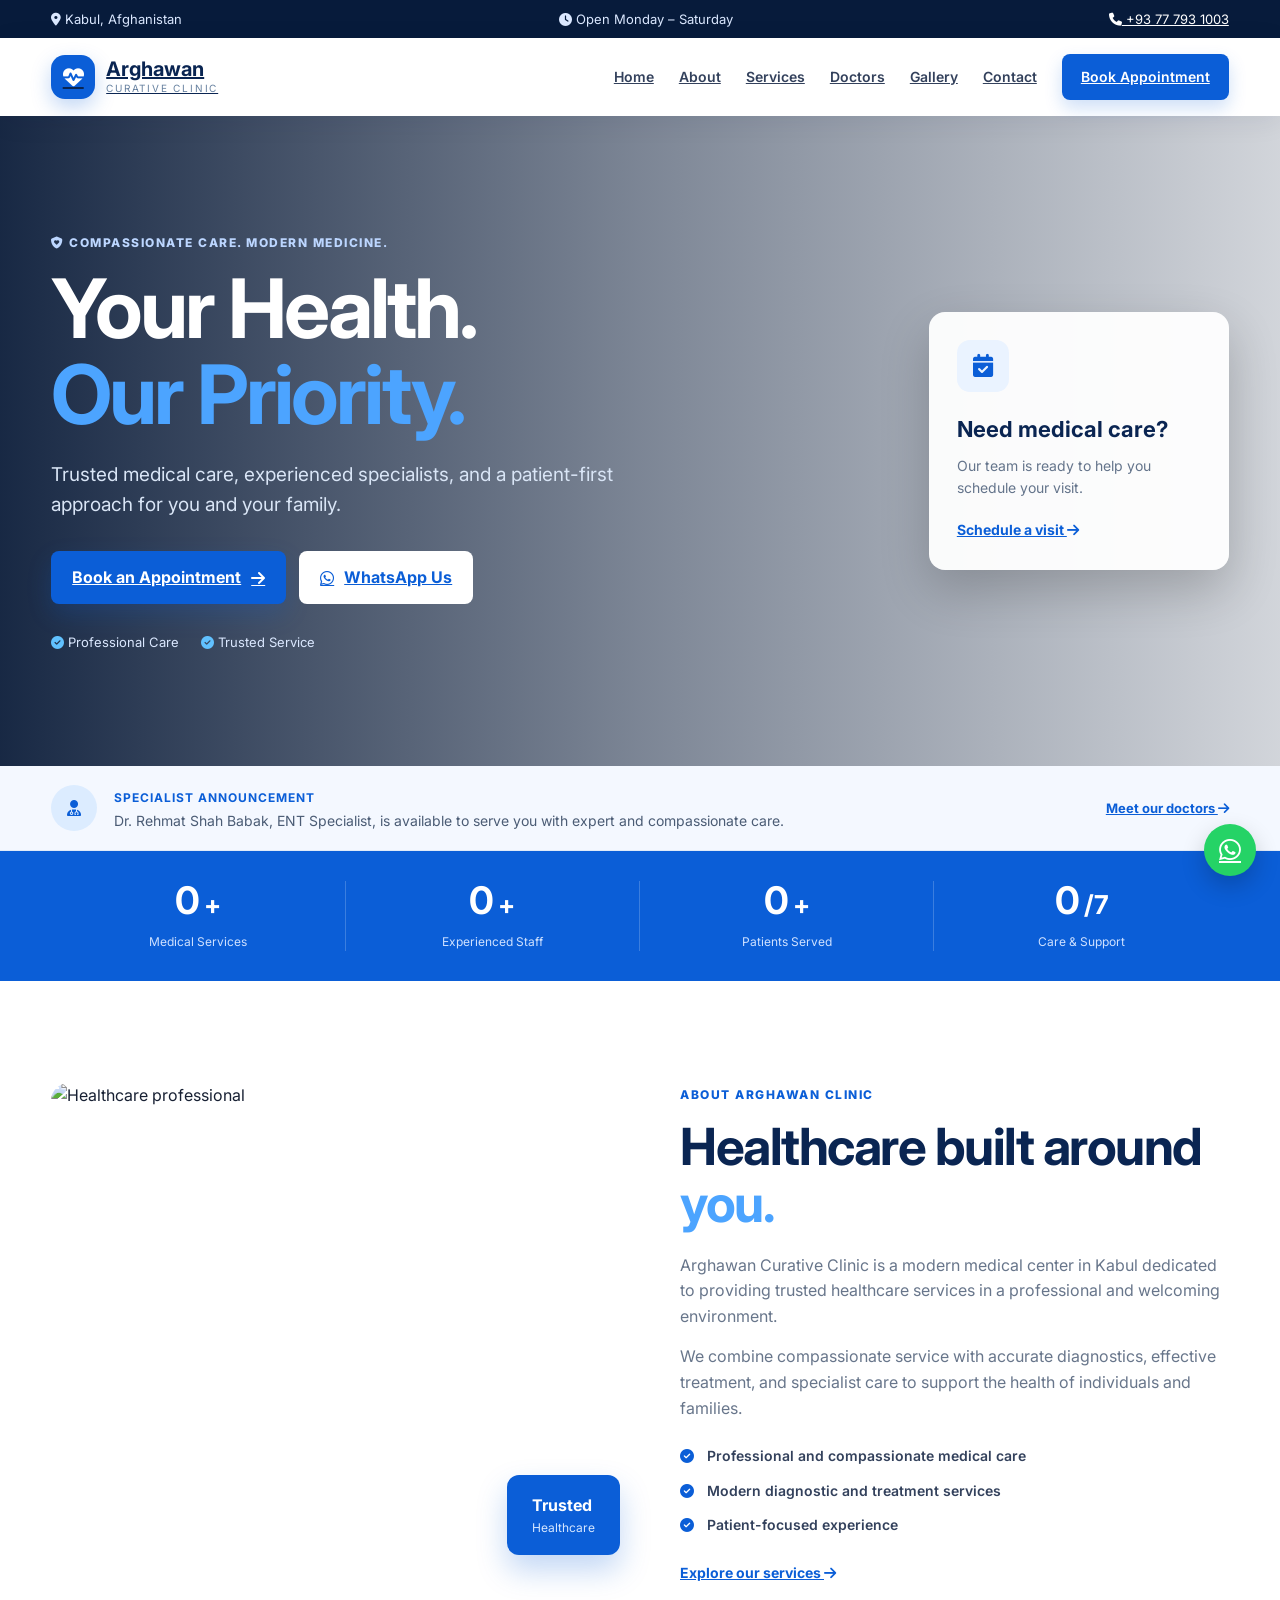
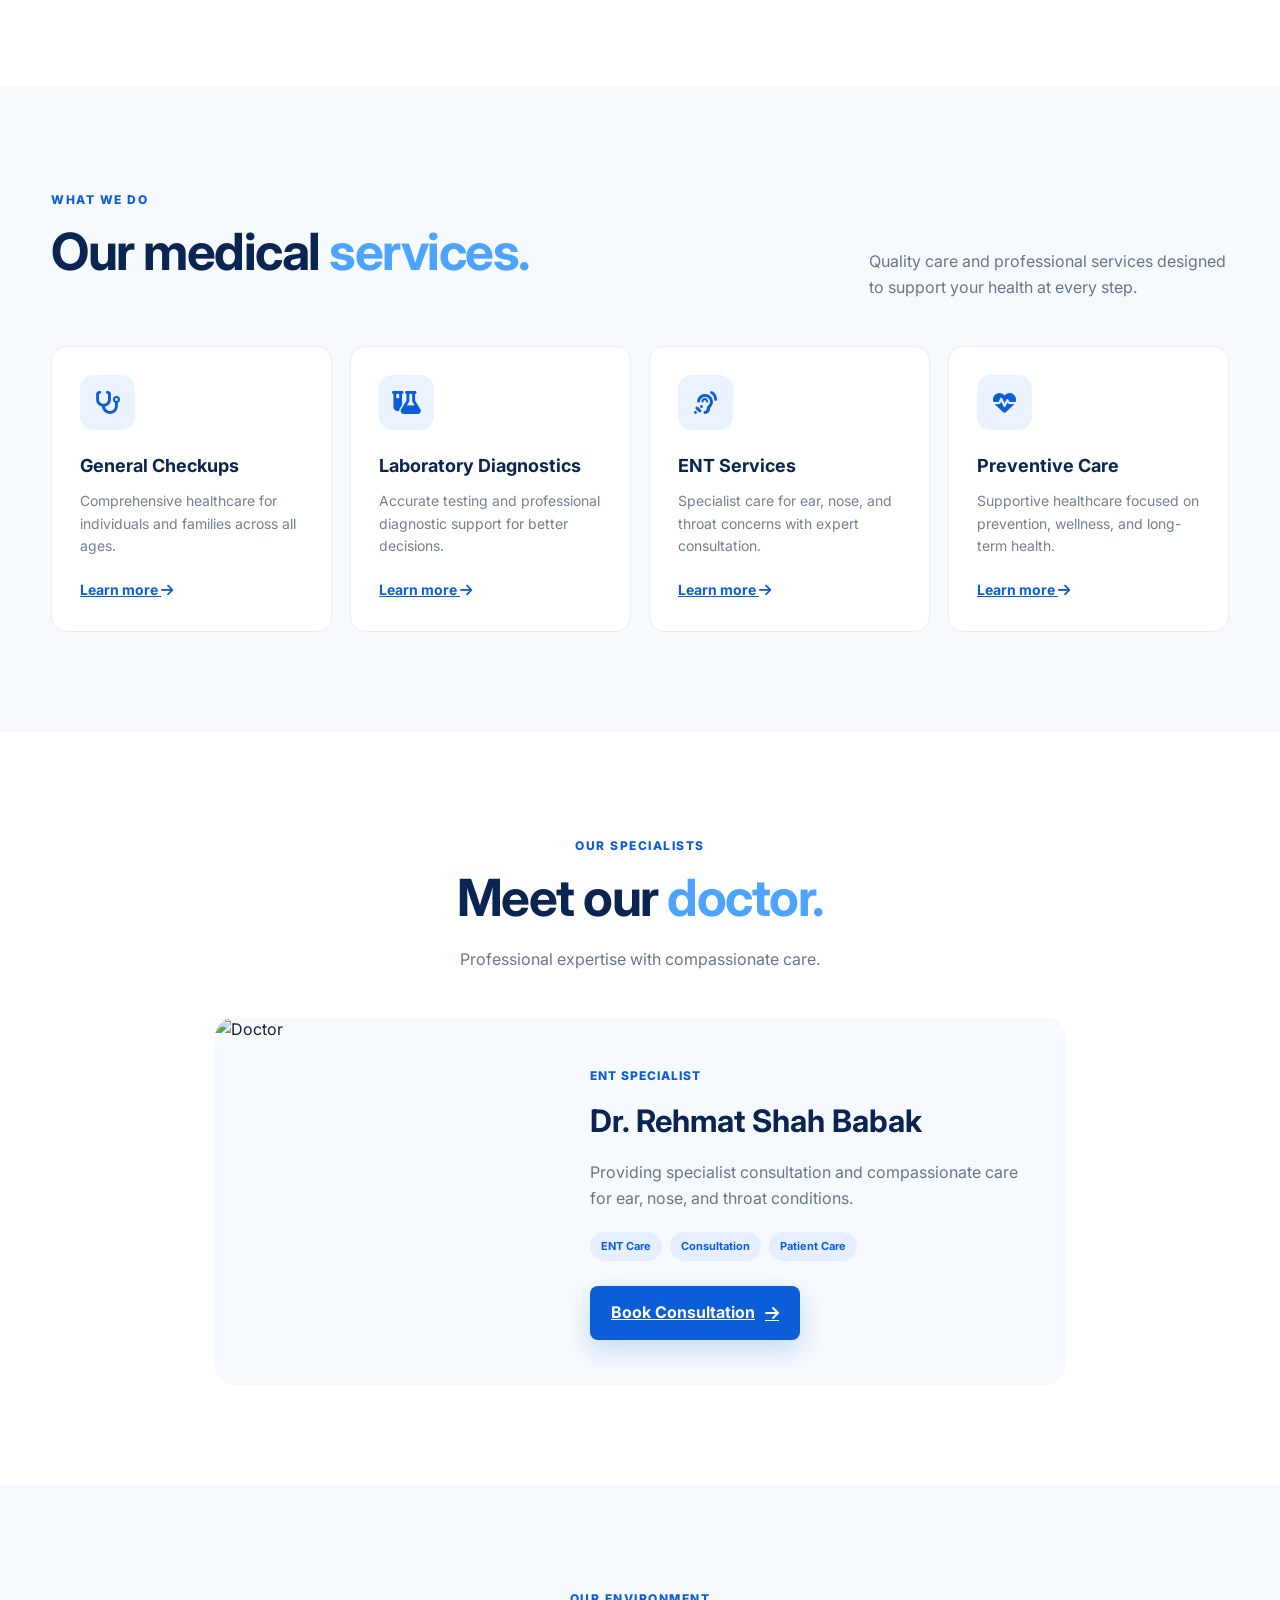
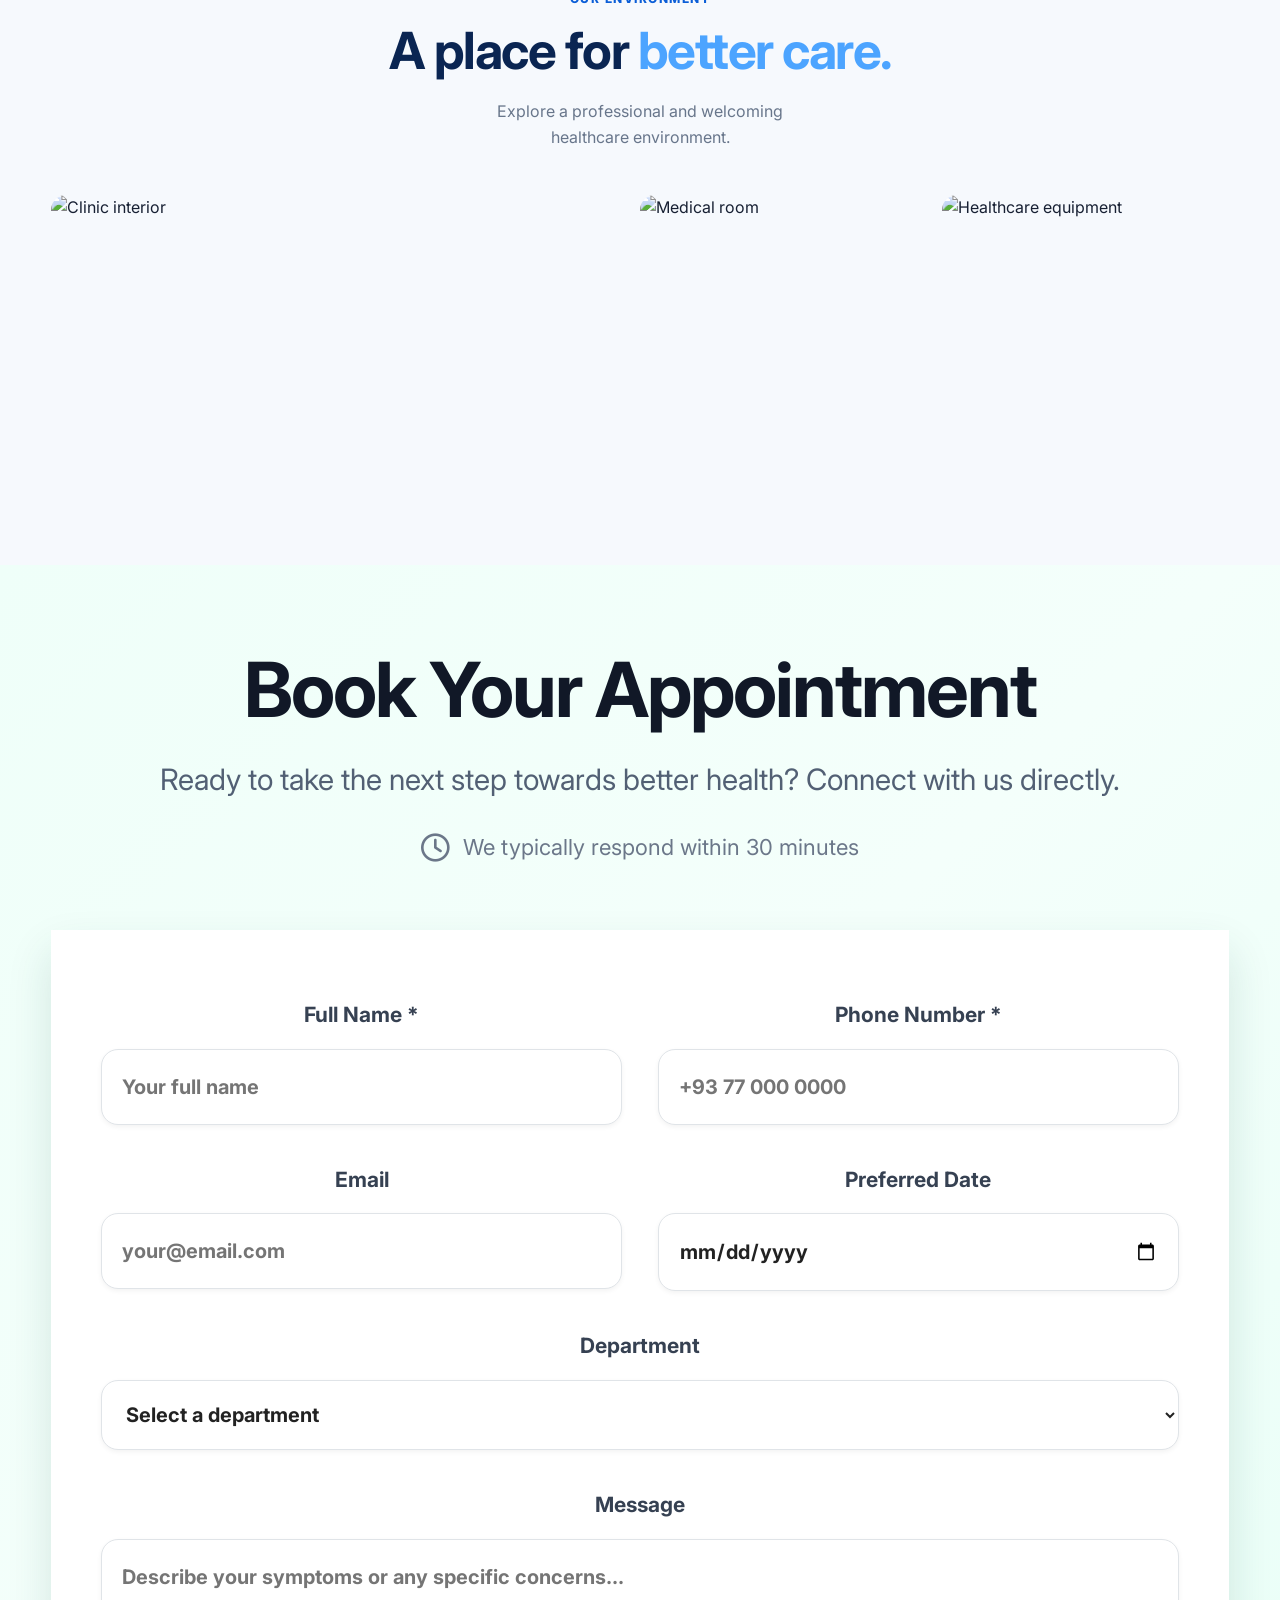
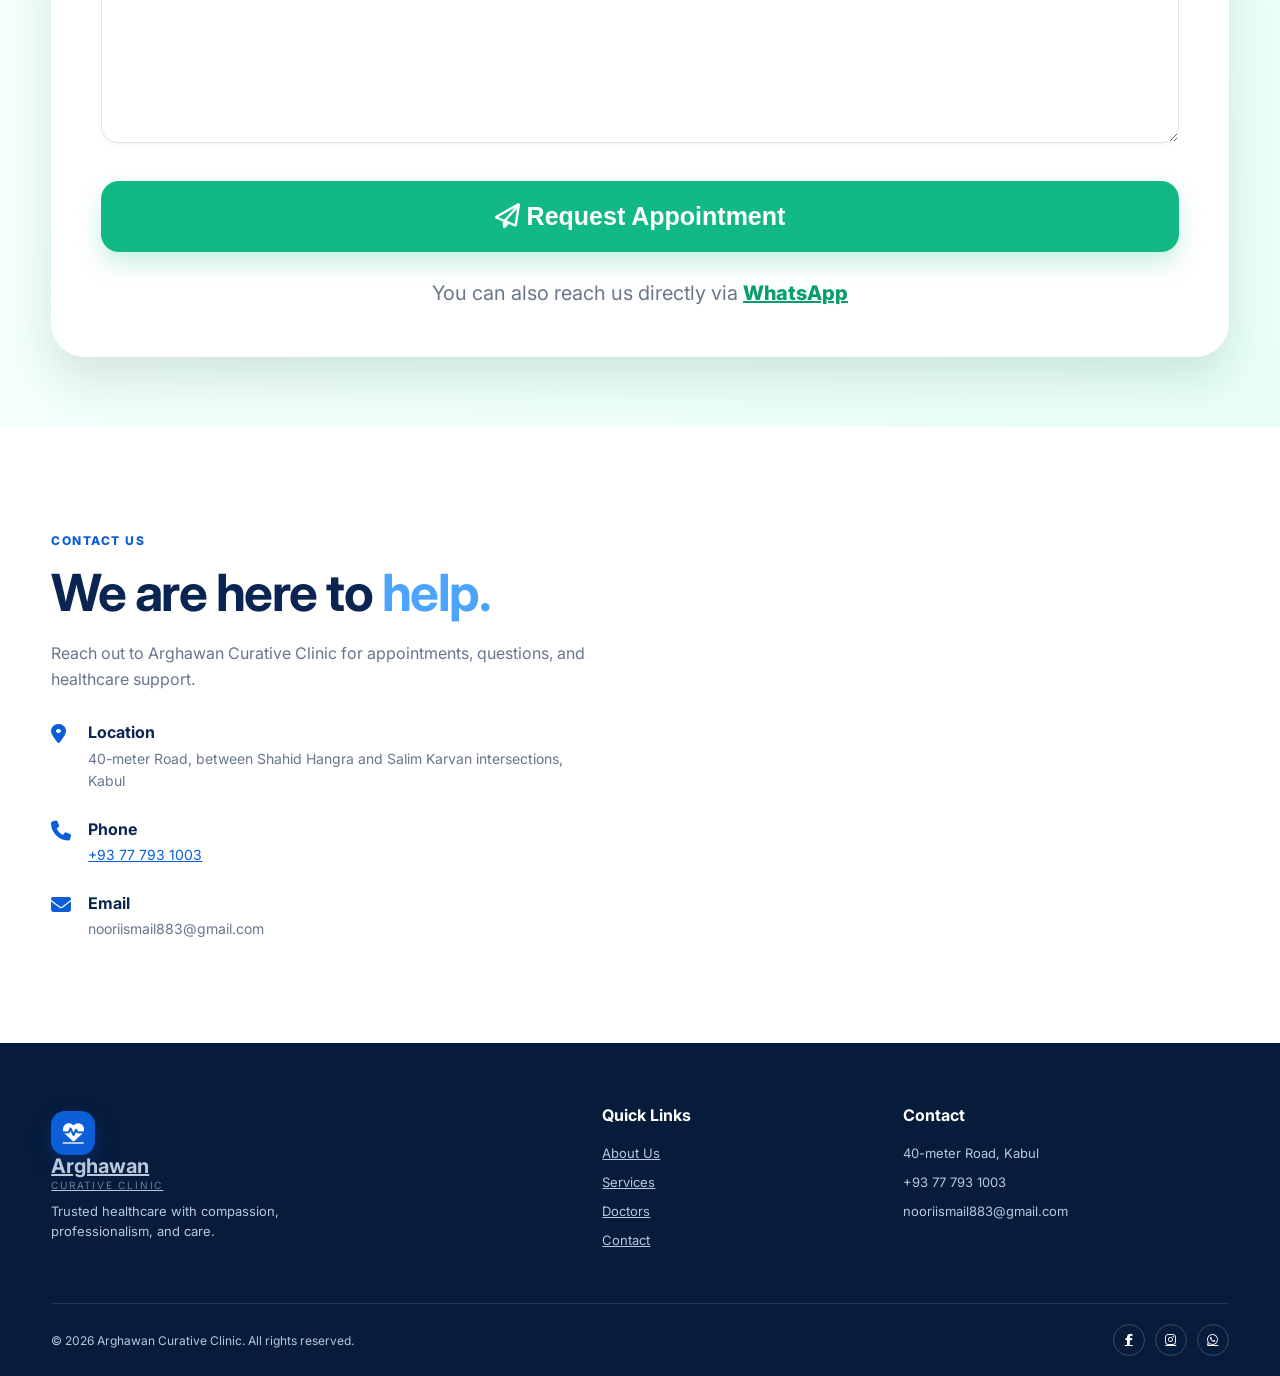
==== index.html @ 88880a44 "Fix missing newline at end of index.html" ====
<!DOCTYPE html>
<html lang="en">
<head>
  <meta charset="UTF-8" />
  <meta name="viewport" content="width=device-width, initial-scale=1.0" />
  <meta name="description" content="Arghawan Curative Clinic - Trusted healthcare and specialist medical services in Kabul." />
  <title>Arghawan Curative Clinic | Trusted Healthcare</title>

  <link rel="preconnect" href="https://fonts.googleapis.com">
  <link rel="preconnect" href="https://fonts.gstatic.com" crossorigin>
  <link href="https://fonts.googleapis.com/css2?family=Inter:wght@400;500;600;700;800&display=swap" rel="stylesheet">

  <link rel="stylesheet" href="https://cdnjs.cloudflare.com/ajax/libs/font-awesome/6.5.2/css/all.min.css">
  <link rel="stylesheet" href="style.css">
</head>

<body>

  <div class="topbar">
    <div class="container topbar-inner">
      <span><i class="fa-solid fa-location-dot"></i> Kabul, Afghanistan</span>
      <span><i class="fa-solid fa-clock"></i> Open Monday – Saturday</span>
      <a href="tel:+93777931003">
        <i class="fa-solid fa-phone"></i> +93 77 793 1003
      </a>
    </div>
  </div>

  <header class="header" id="header">
    <div class="container nav-wrap">

      <a href="#home" class="logo">
        <span class="logo-mark">
          <i class="fa-solid fa-heart-pulse"></i>
        </span>

        <span>
          <strong>Arghawan</strong>
          <small>Curative Clinic</small>
        </span>
      </a>

      <button class="menu-toggle" id="menuToggle">
        <i class="fa-solid fa-bars"></i>
      </button>

      <nav class="nav" id="nav">
        <a href="#home">Home</a>
        <a href="#about">About</a>
        <a href="#services">Services</a>
        <a href="#doctors">Doctors</a>
        <a href="#gallery">Gallery</a>
        <a href="#contact">Contact</a>
        <a href="#appointment" class="nav-cta">Book Appointment</a>
      </nav>

    </div>
  </header>

  <main>

    <!-- HERO -->
    <section class="hero" id="home">

      <div class="hero-overlay"></div>

      <div class="container hero-content">

        <div class="hero-copy reveal">

          <span class="eyebrow">
            <i class="fa-solid fa-shield-heart"></i>
            Compassionate care. Modern medicine.
          </span>

          <h1>
            Your Health.
            <br>
            <span>Our Priority.</span>
          </h1>

          <p>
            Trusted medical care, experienced specialists,
            and a patient-first approach for you and your family.
          </p>

          <div class="hero-actions">

            <a href="#appointment" class="btn btn-primary">
              Book an Appointment
              <i class="fa-solid fa-arrow-right"></i>
            </a>

            <a href="https://wa.me/93777931003"
               target="_blank"
               class="btn btn-light">

              <i class="fa-brands fa-whatsapp"></i>
              WhatsApp Us

            </a>

          </div>

          <div class="hero-trust">

            <span>
              <i class="fa-solid fa-circle-check"></i>
              Professional Care
            </span>

            <span>
              <i class="fa-solid fa-circle-check"></i>
              Trusted Service
            </span>

          </div>

        </div>


        <div class="hero-card reveal">

          <div class="card-icon">
            <i class="fa-solid fa-calendar-check"></i>
          </div>

          <h3>Need medical care?</h3>

          <p>
            Our team is ready to help you schedule your visit.
          </p>

          <a href="#appointment">
            Schedule a visit
            <i class="fa-solid fa-arrow-right"></i>
          </a>

        </div>

      </div>

    </section>


    <!-- ANNOUNCEMENT -->
    <section class="announcement">

      <div class="container announcement-inner">

        <div class="announcement-icon">
          <i class="fa-solid fa-user-doctor"></i>
        </div>

        <div>

          <strong>Specialist Announcement</strong>

          <p>
            Dr. Rehmat Shah Babak, ENT Specialist,
            is available to serve you with expert and compassionate care.
          </p>

        </div>

        <a href="#doctors">
          Meet our doctors
          <i class="fa-solid fa-arrow-right"></i>
        </a>

      </div>

    </section>


    <!-- STATS -->
    <section class="stats">

      <div class="container stats-grid">

        <div class="stat">
          <strong class="counter" data-target="10">0</strong>
          <span>+</span>
          <p>Medical Services</p>
        </div>

        <div class="stat">
          <strong class="counter" data-target="5">0</strong>
          <span>+</span>
          <p>Experienced Staff</p>
        </div>

        <div class="stat">
          <strong class="counter" data-target="1000">0</strong>
          <span>+</span>
          <p>Patients Served</p>
        </div>

        <div class="stat">
          <strong class="counter" data-target="24">0</strong>
          <span>/7</span>
          <p>Care & Support</p>
        </div>

      </div>

    </section>


    <!-- ABOUT -->
    <section class="section about" id="about">

      <div class="container two-col">

        <div class="section-image reveal">

          <img
            src="https://images.unsplash.com/photo-1576091160399-112ba8d25d1d?auto=format&fit=crop&w=1000&q=85"
            alt="Healthcare professional"
          >

          <div class="experience-badge">
            <strong>Trusted</strong>
            <span>Healthcare</span>
          </div>

        </div>


        <div class="section-copy reveal">

          <span class="section-label">
            About Arghawan Clinic
          </span>

          <h2>
            Healthcare built around
            <span>you.</span>
          </h2>

          <p>
            Arghawan Curative Clinic is a modern medical center in Kabul
            dedicated to providing trusted healthcare services in a professional
            and welcoming environment.
          </p>

          <p>
            We combine compassionate service with accurate diagnostics,
            effective treatment, and specialist care to support the health
            of individuals and families.
          </p>

          <ul class="check-list">

            <li>
              <i class="fa-solid fa-circle-check"></i>
              Professional and compassionate medical care
            </li>

            <li>
              <i class="fa-solid fa-circle-check"></i>
              Modern diagnostic and treatment services
            </li>

            <li>
              <i class="fa-solid fa-circle-check"></i>
              Patient-focused experience
            </li>

          </ul>

          <a href="#services" class="text-link">
            Explore our services
            <i class="fa-solid fa-arrow-right"></i>
          </a>

        </div>

      </div>

    </section>


    <!-- SERVICES -->
    <section class="section services" id="services">

      <div class="container">

        <div class="section-heading reveal">

          <div>

            <span class="section-label">
              What We Do
            </span>

            <h2>
              Our medical
              <span>services.</span>
            </h2>

          </div>

          <p>
            Quality care and professional services designed
            to support your health at every step.
          </p>

        </div>


        <div class="service-grid">

          <article class="service-card reveal">

            <div class="service-icon">
              <i class="fa-solid fa-stethoscope"></i>
            </div>

            <h3>General Checkups</h3>

            <p>
              Comprehensive healthcare for individuals and families
              across all ages.
            </p>

            <a href="#appointment">
              Learn more
              <i class="fa-solid fa-arrow-right"></i>
            </a>

          </article>


          <article class="service-card reveal">

            <div class="service-icon">
              <i class="fa-solid fa-flask-vial"></i>
            </div>

            <h3>Laboratory Diagnostics</h3>

            <p>
              Accurate testing and professional diagnostic support
              for better decisions.
            </p>

            <a href="#appointment">
              Learn more
              <i class="fa-solid fa-arrow-right"></i>
            </a>

          </article>


          <article class="service-card reveal">

            <div class="service-icon">
              <i class="fa-solid fa-ear-listen"></i>
            </div>

            <h3>ENT Services</h3>

            <p>
              Specialist care for ear, nose, and throat concerns
              with expert consultation.
            </p>

            <a href="#appointment">
              Learn more
              <i class="fa-solid fa-arrow-right"></i>
            </a>

          </article>


          <article class="service-card reveal">

            <div class="service-icon">
              <i class="fa-solid fa-heart-pulse"></i>
            </div>

            <h3>Preventive Care</h3>

            <p>
              Supportive healthcare focused on prevention,
              wellness, and long-term health.
            </p>

            <a href="#appointment">
              Learn more
              <i class="fa-solid fa-arrow-right"></i>
            </a>

          </article>

        </div>

      </div>

    </section>


    <!-- DOCTORS -->
    <section class="section doctor-section" id="doctors">

      <div class="container">

        <div class="section-heading center reveal">

          <span class="section-label">
            Our Specialists
          </span>

          <h2>
            Meet our
            <span>doctor.</span>
          </h2>

          <p>
            Professional expertise with compassionate care.
          </p>

        </div>


        <div class="doctor-card reveal">

          <div class="doctor-photo">

            <img
              src="https://images.unsplash.com/photo-1612349317150-e413f6a5b16d?auto=format&fit=crop&w=700&q=85"
              alt="Doctor"
            >

          </div>


          <div class="doctor-info">

            <span class="doctor-role">
              ENT Specialist
            </span>

            <h3>
              Dr. Rehmat Shah Babak
            </h3>

            <p>
              Providing specialist consultation and compassionate care
              for ear, nose, and throat conditions.
            </p>

            <div class="doctor-tags">

              <span>ENT Care</span>
              <span>Consultation</span>
              <span>Patient Care</span>

            </div>

            <a href="#appointment" class="btn btn-primary">

              Book Consultation
              <i class="fa-solid fa-arrow-right"></i>

            </a>

          </div>

        </div>

      </div>

    </section>


    <!-- GALLERY -->
    <section class="section gallery" id="gallery">

      <div class="container">

        <div class="section-heading center reveal">

          <span class="section-label">
            Our Environment
          </span>

          <h2>
            A place for
            <span>better care.</span>
          </h2>

          <p>
            Explore a professional and welcoming healthcare environment.
          </p>

        </div>


        <div class="gallery-grid">

          <img
            class="gallery-large reveal"
            src="https://images.unsplash.com/photo-1519494026892-80bbd2d6fd0d?auto=format&fit=crop&w=1200&q=85"
            alt="Clinic interior"
          >

          <img
            class="reveal"
            src="https://images.unsplash.com/photo-1586773860418-d37222d8fce3?auto=format&fit=crop&w=800&q=85"
            alt="Medical room"
          >

          <img
            class="reveal"
            src="https://images.unsplash.com/photo-1584982751601-97dcc096659c?auto=format&fit=crop&w=800&q=85"
            alt="Healthcare equipment"
          >

        </div>

      </div>

    </section>


    <!-- APPOINTMENT -->
    <section class="appointment-page section" id="appointment">

      <div class="container appointment-page-inner reveal">

        <div class="appointment-heading">

          <h2>
            Book Your Appointment
          </h2>

          <p>
            Ready to take the next step towards better health?
            Connect with us directly.
          </p>

          <div class="response-time">

            <i class="fa-regular fa-clock"></i>

            We typically respond within 30 minutes

          </div>

        </div>


        <!-- ONLY ONE FORM -->

        <form
          class="appointment-form"
          action="https://formsubmit.co/nooriismail883@gmail.com"
          method="POST"
        >

          <input
            type="hidden"
            name="_subject"
            value="New Appointment Request - Arghawan Curative Clinic"
          >

          <input
            type="hidden"
            name="_captcha"
            value="false"
          >

          <input
            type="hidden"
            name="_template"
            value="table"
          >


          <div class="form-row">

            <label>
              Full Name *

              <input
                type="text"
                name="Full Name"
                placeholder="Your full name"
                required
              >

            </label>


            <label>
              Phone Number *

              <input
                type="tel"
                name="Phone Number"
                placeholder="+93 77 000 0000"
                required
              >

            </label>

          </div>


          <div class="form-row">

            <label>
              Email

              <input
                type="email"
                name="Email"
                placeholder="your@email.com"
              >

            </label>


            <label>
              Preferred Date

              <input
                type="date"
                name="Preferred Date"
              >

            </label>

          </div>


          <label>

            Department

            <select name="Department">

              <option value="">
                Select a department
              </option>

              <option>
                General Checkups
              </option>

              <option>
                Laboratory Diagnostics
              </option>

              <option>
                ENT Services
              </option>

              <option>
                Preventive Care
              </option>

            </select>

          </label>


          <label>

            Message

            <textarea
              name="Message"
              rows="5"
              placeholder="Describe your symptoms or any specific concerns..."
            ></textarea>

          </label>


          <button
            type="submit"
            class="appointment-submit"
          >

            <i class="fa-regular fa-paper-plane"></i>

            Request Appointment

          </button>


          <p class="whatsapp-note">

            You can also reach us directly via

            <a
              href="https://wa.me/93777931003"
              target="_blank"
            >
              WhatsApp
            </a>

          </p>

        </form>

      </div>

    </section>


    <!-- CONTACT -->
    <section class="section contact" id="contact">

      <div class="container two-col contact-grid">

        <div class="section-copy reveal">

          <span class="section-label">
            Contact Us
          </span>

          <h2>
            We are here to
            <span>help.</span>
          </h2>

          <p>
            Reach out to Arghawan Curative Clinic for appointments,
            questions, and healthcare support.
          </p>


          <div class="contact-list">

            <div>

              <i class="fa-solid fa-location-dot"></i>

              <div>

                <strong>Location</strong>

                <p>
                  40-meter Road, between Shahid Hangra and
                  Salim Karvan intersections, Kabul
                </p>

              </div>

            </div>


            <div>

              <i class="fa-solid fa-phone"></i>

              <div>

                <strong>Phone</strong>

                <p>
                  <a href="tel:+93777931003">
                    +93 77 793 1003
                  </a>
                </p>

              </div>

            </div>


            <div>

              <i class="fa-solid fa-envelope"></i>

              <div>

                <strong>Email</strong>

                <p>
                  nooriismail883@gmail.com
                </p>

              </div>

            </div>

          </div>

        </div>


       
    </section>

  </main>


  <!-- FOOTER -->
  <footer class="footer">

    <div class="container footer-grid">

      <div>

        <a href="#home" class="logo footer-logo">

          <span class="logo-mark">

            <i class="fa-solid fa-heart-pulse"></i>

          </span>

          <span>

            <strong>Arghawan</strong>
            <small>Curative Clinic</small>

          </span>

        </a>


        <p>
          Trusted healthcare with compassion,
          professionalism, and care.
        </p>

      </div>


      <div>

        <h4>
          Quick Links
        </h4>

        <a href="#about">
          About Us
        </a>

        <a href="#services">
          Services
        </a>

        <a href="#doctors">
          Doctors
        </a>

        <a href="#contact">
          Contact
        </a>

      </div>


      <div>

        <h4>
          Contact
        </h4>

        <p>
          40-meter Road, Kabul
        </p>

        <p>
          +93 77 793 1003
        </p>

        <p>
          nooriismail883@gmail.com
        </p>

      </div>

    </div>


    <div class="container footer-bottom">

      <p>
        © 2026 Arghawan Curative Clinic.
        All rights reserved.
      </p>


      <div class="socials">

        <a href="#">
          <i class="fa-brands fa-facebook-f"></i>
        </a>

        <a href="#">
          <i class="fa-brands fa-instagram"></i>
        </a>

        <a href="#">
          <i class="fa-brands fa-whatsapp"></i>
        </a>

      </div>

    </div>

  </footer>


  <a
    class="floating-whatsapp"
    href="https://wa.me/93777931003"
    target="_blank"
    aria-label="WhatsApp"
  >

    <i class="fa-brands fa-whatsapp"></i>

  </a>


  <button
    class="back-top"
    id="backTop"
    aria-label="Back to top"
  >

    <i class="fa-solid fa-arrow-up"></i>

  </button>


  <script src="script.js"></script>

</body>
</html>
---- style.css ----
*{margin:0;padding:0;box-sizing:border-box}html{scroll-behavior:smooth}body{font-family:Inter,Arial,sans-serif;color:#172033;background:#fff;line-height:1.6}.container{width:min(1180px,92%);margin:auto}.topbar{background:#071b3b;color:#dbe8ff;font-size:13px}.topbar-inner{min-height:38px;display:flex;align-items:center;justify-content:space-between;gap:20px}.topbar a{color:#fff}.header{position:sticky;top:0;z-index:100;background:rgba(255,255,255,.96);backdrop-filter:blur(12px);box-shadow:0 5px 25px rgba(10,30,70,.08)}.nav-wrap{height:78px;display:flex;align-items:center;justify-content:space-between}.logo{display:flex;align-items:center;gap:11px;color:#0a2552}.logo-mark{width:44px;height:44px;border-radius:14px;background:#0b5ed7;color:white;display:grid;place-items:center;font-size:21px;box-shadow:0 8px 20px rgba(11,94,215,.25)}.logo strong{display:block;font-size:20px;line-height:1.1}.logo small{display:block;font-size:10px;letter-spacing:1.8px;text-transform:uppercase;color:#66809f}.nav{display:flex;align-items:center;gap:25px}.nav a{font-size:14px;font-weight:600;color:#33415c}.nav a:hover{color:#0b5ed7}.nav-cta{background:#0b5ed7!important;color:#fff!important;padding:12px 19px;border-radius:8px;box-shadow:0 8px 18px rgba(11,94,215,.2)}.menu-toggle{display:none;border:0;background:none;font-size:24px;color:#0a2552}.hero{min-height:650px;display:flex;align-items:center;position:relative;background:url("https://images.unsplash.com/photo-1588776814546-65d7d1954933?auto=format&fit=crop&w=2000&q=90") center/cover}.hero-overlay{position:absolute;inset:0;background:linear-gradient(90deg,rgba(4,22,52,.92),rgba(4,22,52,.52),rgba(4,22,52,.18))}.hero-content{position:relative;z-index:1;display:flex;align-items:center;justify-content:space-between;gap:50px;padding:90px 0}.hero-copy{max-width:700px;color:#fff}.eyebrow,.section-label{display:inline-block;color:#0b5ed7;font-size:12px;font-weight:800;text-transform:uppercase;letter-spacing:1.5px;margin-bottom:14px}.hero .eyebrow{color:#bcd6ff}.hero h1{font-size:clamp(48px,7vw,82px);line-height:1.05;letter-spacing:-3px;margin-bottom:22px}.hero h1 span,h2 span{color:#4ca4ff}.hero p{font-size:19px;max-width:590px;color:#d9e5f6;margin-bottom:30px}.hero-actions{display:flex;gap:13px;flex-wrap:wrap}.btn{display:inline-flex;align-items:center;justify-content:center;gap:10px;border:0;cursor:pointer;font-weight:700;padding:14px 21px;border-radius:8px;transition:.25s}.btn:hover{transform:translateY(-2px)}.btn-primary{background:#0b5ed7;color:#fff;box-shadow:0 10px 25px rgba(11,94,215,.2)}.btn-light{background:#fff;color:#0b5ed7}.btn-white{background:#fff;color:#0b5ed7}.btn-outline-white{border:1px solid rgba(255,255,255,.7);color:#fff}.hero-trust{display:flex;gap:22px;margin-top:28px;font-size:13px;color:#dbe8ff}.hero-trust i{color:#61c1ff}.hero-card{width:300px;background:rgba(255,255,255,.95);padding:28px;border-radius:16px;box-shadow:0 20px 50px rgba(0,0,0,.2)}.card-icon{width:52px;height:52px;background:#eaf3ff;color:#0b5ed7;border-radius:13px;display:grid;place-items:center;font-size:23px;margin-bottom:20px}.hero-card h3{font-size:22px;color:#0a2552;margin-bottom:8px}.hero-card p{color:#64748b;font-size:14px;margin-bottom:17px}.hero-card a,.text-link,.service-card a{color:#0b5ed7;font-weight:700;font-size:14px}.announcement{background:#f4f8ff;border-bottom:1px solid #e2ebf8}.announcement-inner{display:flex;align-items:center;gap:17px;padding:18px 0}.announcement-icon{width:46px;height:46px;border-radius:50%;background:#dcecff;color:#0b5ed7;display:grid;place-items:center}.announcement strong{font-size:12px;text-transform:uppercase;color:#0b5ed7;letter-spacing:1px}.announcement p{font-size:14px;color:#4b5c75}.announcement a{margin-left:auto;color:#0b5ed7;font-weight:700;font-size:13px}.stats{background:#0b5ed7;color:#fff}.stats-grid{display:grid;grid-template-columns:repeat(4,1fr);padding:30px 0}.stat{text-align:center;border-right:1px solid rgba(255,255,255,.2)}.stat:last-child{border:0}.stat strong{font-size:38px;line-height:1}.stat span{font-size:26px;font-weight:700}.stat p{font-size:12px;color:#cfe1ff;margin-top:6px}.section{padding:100px 0}.two-col{display:grid;grid-template-columns:1fr 1fr;gap:80px;align-items:center}.section-image{position:relative}.section-image img{width:100%;height:500px;object-fit:cover;border-radius:18px;display:block}.experience-badge{position:absolute;right:-20px;bottom:28px;background:#0b5ed7;color:#fff;padding:18px 25px;border-radius:12px;box-shadow:0 15px 30px rgba(11,94,215,.25)}.experience-badge strong,.experience-badge span{display:block}.experience-badge span{font-size:12px;color:#d6e7ff}.section-copy h2,.section-heading h2{font-size:clamp(34px,4vw,52px);line-height:1.12;letter-spacing:-1.5px;color:#0a2552;margin-bottom:20px}.section-copy p{color:#68768b;margin-bottom:15px}.check-list{list-style:none;margin:24px 0}.check-list li{margin:12px 0;color:#33415c;font-weight:600;font-size:14px}.check-list i{color:#0b5ed7;margin-right:9px}.services{background:#f6f9fd}.section-heading{display:flex;justify-content:space-between;align-items:end;margin-bottom:45px}.section-heading>p{max-width:360px;color:#68768b}.center{display:block;text-align:center}.center>p{margin:auto}.service-grid{display:grid;grid-template-columns:repeat(4,1fr);gap:18px}.service-card{background:#fff;border:1px solid #e8eef6;padding:28px;border-radius:15px;transition:.3s}.service-card:hover{transform:translateY(-8px);box-shadow:0 18px 35px rgba(10,35,80,.1);border-color:#cfe1ff}.service-icon{width:55px;height:55px;border-radius:14px;background:#eaf3ff;color:#0b5ed7;display:grid;place-items:center;font-size:23px;margin-bottom:22px}.service-card h3{font-size:18px;color:#0a2552;margin-bottom:10px}.service-card p{color:#718096;font-size:14px;margin-bottom:20px}.doctor-section{background:#fff}.doctor-card{display:grid;grid-template-columns:330px 1fr;max-width:850px;margin:0 auto;background:#f6f9fd;border-radius:20px;overflow:hidden}.doctor-photo img{width:100%;height:100%;min-height:360px;object-fit:cover}.doctor-info{padding:45px}.doctor-role{color:#0b5ed7;font-size:12px;font-weight:800;text-transform:uppercase;letter-spacing:1px}.doctor-info h3{font-size:31px;color:#0a2552;margin:8px 0 15px}.doctor-info p{color:#68768b;margin-bottom:20px}.doctor-tags{display:flex;gap:8px;flex-wrap:wrap;margin-bottom:25px}.doctor-tags span{background:#e5efff;color:#0b5ed7;border-radius:50px;padding:6px 11px;font-size:11px;font-weight:700}.gallery{background:#f6f9fd}.gallery-grid{display:grid;grid-template-columns:2fr 1fr 1fr;gap:15px}.gallery-grid img{width:100%;height:270px;object-fit:cover;border-radius:15px}.gallery-grid .gallery-large{height:270px}.appointment{padding-top:30px}.appointment-box{background:linear-gradient(110deg,#0a2552,#0b5ed7);color:#fff;border-radius:20px;padding:48px 55px;display:flex;justify-content:space-between;align-items:center;gap:30px}.appointment-box h2{font-size:35px;line-height:1.15;margin:8px 0 10px}.appointment-box p{color:#d9e7ff}.appointment-actions{display:flex;gap:10px;flex-wrap:wrap}.contact-grid{align-items:start}.contact-list{margin-top:28px;display:grid;gap:22px}.contact-list>div{display:flex;gap:15px}.contact-list>div>i{color:#0b5ed7;font-size:20px;margin-top:4px;width:22px}.contact-list strong{color:#0a2552}.contact-list p{font-size:14px;margin:2px 0}.contact-list a{color:#0b5ed7}.contact-form{background:#f6f9fd;padding:32px;border-radius:17px}.contact-form h3{font-size:24px;color:#0a2552;margin-bottom:22px}.contact-form label{display:block;font-size:13px;font-weight:700;color:#33415c;margin-bottom:15px}.contact-form input,.contact-form textarea{display:block;width:100%;margin-top:7px;padding:13px 14px;border:1px solid #dbe4ef;border-radius:8px;font:inherit;outline:none;background:#fff}.contact-form input:focus,.contact-form textarea:focus{border-color:#0b5ed7}.contact-form .btn{width:100%}.form-message{font-size:13px;margin-top:12px;text-align:center}.footer{background:#071b3b;color:#b9c8dc;padding:60px 0 20px}.footer-grid{display:grid;grid-template-columns:2fr 1fr 1.3fr;gap:50px;padding-bottom:45px}.footer-logo{color:#fff;margin-bottom:18px}.footer-grid>div>p{font-size:13px;max-width:280px}.footer h4{color:#fff;margin-bottom:15px}.footer-grid a,.footer-grid p{display:block;color:#b9c8dc;font-size:13px;margin:8px 0}.footer-grid a:hover{color:#fff}.footer-bottom{border-top:1px solid rgba(255,255,255,.12);padding-top:20px;display:flex;justify-content:space-between;align-items:center;font-size:12px}.socials{display:flex;gap:10px}.socials a{width:32px;height:32px;border:1px solid rgba(255,255,255,.2);border-radius:50%;display:grid;place-items:center;color:#fff}.floating-whatsapp,.back-top{position:fixed;z-index:90;width:52px;height:52px;border-radius:50%;display:grid;place-items:center;color:#fff;border:0;cursor:pointer;box-shadow:0 10px 25px rgba(0,0,0,.2)}.floating-whatsapp{right:24px;bottom:24px;background:#25d366;font-size:25px}.back-top{right:24px;bottom:88px;background:#0b5ed7;opacity:0;pointer-events:none;transition:.3s}.back-top.show{opacity:1;pointer-events:auto}.reveal{opacity:0;transform:translateY(25px);transition:.7s ease}.reveal.visible{opacity:1;transform:none}@media(max-width:950px){.nav{gap:14px}.service-grid{grid-template-columns:repeat(2,1fr)}.hero-card{display:none}.two-col{gap:45px}.gallery-grid{grid-template-columns:1fr 1fr}.gallery-large{grid-column:span 2}.footer-grid{grid-template-columns:1fr 1fr}}@media(max-width:720px){.topbar-inner{justify-content:center}.topbar-inner span:nth-child(2){display:none}.nav{display:none;position:absolute;left:4%;right:4%;top:72px;background:#fff;padding:18px;border-radius:12px;box-shadow:0 15px 30px rgba(10,35,80,.12);flex-direction:column;align-items:stretch}.nav.open{display:flex}.nav a{padding:9px}.menu-toggle{display:block}.hero{min-height:600px}.hero-content{padding:70px 0}.hero h1{letter-spacing:-2px}.hero p{font-size:16px}.stats-grid{grid-template-columns:1fr 1fr;gap:25px}.stat{border:0}.section{padding:70px 0}.two-col{grid-template-columns:1fr}.section-image img{height:360px}.experience-badge{right:10px}.section-heading{display:block}.section-heading>p{margin-top:15px}.service-grid{grid-template-columns:1fr}.doctor-card{grid-template-columns:1fr}.doctor-photo img{height:330px}.doctor-info{padding:28px}.appointment-box{padding:32px 25px;display:block}.appointment-actions{margin-top:25px}.gallery-grid{grid-template-columns:1fr}.gallery-large{grid-column:auto}.gallery-grid img,.gallery-grid .gallery-large{height:230px}.footer-grid{grid-template-columns:1fr;gap:30px}.footer-bottom{display:block}.socials{margin-top:15px}.announcement-inner{align-items:flex-start;flex-wrap:wrap}.announcement a{margin-left:63px}}

/* Professional appointment page */
.appointment-page{background:linear-gradient(135deg,#effff9 0%,#f4fffb 45%,#e8fff7 100%);padding:85px 0 70px}
.appointment-page-inner{max-width:1180px}
.appointment-heading{text-align:center;margin-bottom:65px}
.appointment-heading h2{font-size:clamp(44px,6vw,76px);line-height:1.05;letter-spacing:-2px;color:#111827;margin-bottom:30px}
.appointment-heading p{font-size:clamp(20px,2.3vw,31px);line-height:1.35;color:#526074}
.response-time{display:flex;justify-content:center;align-items:center;gap:14px;color:#6b7789;font-size:22px;margin-top:30px}
.response-time i{font-size:28px}
.appointment-form{background:#fff;border-radius:0 0 34px 34px;padding:68px 50px 48px;box-shadow:0 22px 45px rgba(21,75,62,.14)}
.form-row{display:grid;grid-template-columns:1fr 1fr;gap:36px}
.appointment-form label{display:block;text-align:center;font-size:21px;font-weight:700;color:#364152;margin-bottom:38px}
.appointment-form input,.appointment-form select,.appointment-form textarea{display:block;width:100%;margin-top:17px;padding:21px 20px;border:1px solid #e0e4e8;border-radius:17px;background:#fff;color:#222;font:inherit;font-size:20px;box-shadow:0 2px 5px rgba(0,0,0,.05);outline:none}
.appointment-form input:focus,.appointment-form select:focus,.appointment-form textarea:focus{border-color:#14b887;box-shadow:0 0 0 3px rgba(20,184,135,.12)}
.appointment-form textarea{resize:vertical;text-align:left}
.appointment-submit{width:100%;border:0;border-radius:18px;padding:21px;background:#12b985;color:#fff;font-size:25px;font-weight:700;cursor:pointer;box-shadow:0 12px 24px rgba(18,185,133,.22);transition:.25s}
.appointment-submit:hover{transform:translateY(-2px);background:#0eaa7a}
.whatsapp-note{text-align:center;color:#6b7789;font-size:20px;margin-top:25px}
.whatsapp-note a{color:#079d6d;font-weight:800}
@media(max-width:720px){
  .appointment-page{padding:55px 0 45px}
  .appointment-heading h2{font-size:42px}
  .appointment-heading p{font-size:19px}
  .desktop-break{display:none}
  .response-time{font-size:16px}
  .form-row{grid-template-columns:1fr;gap:0}
  .appointment-form{padding:38px 20px 30px;border-radius:0 0 24px 24px}
  .appointment-form label{font-size:18px;margin-bottom:25px}
  .appointment-form input,.appointment-form select,.appointment-form textarea{font-size:16px;padding:17px}
  .appointment-submit{font-size:19px}
  .whatsapp-note{font-size:16px}
}
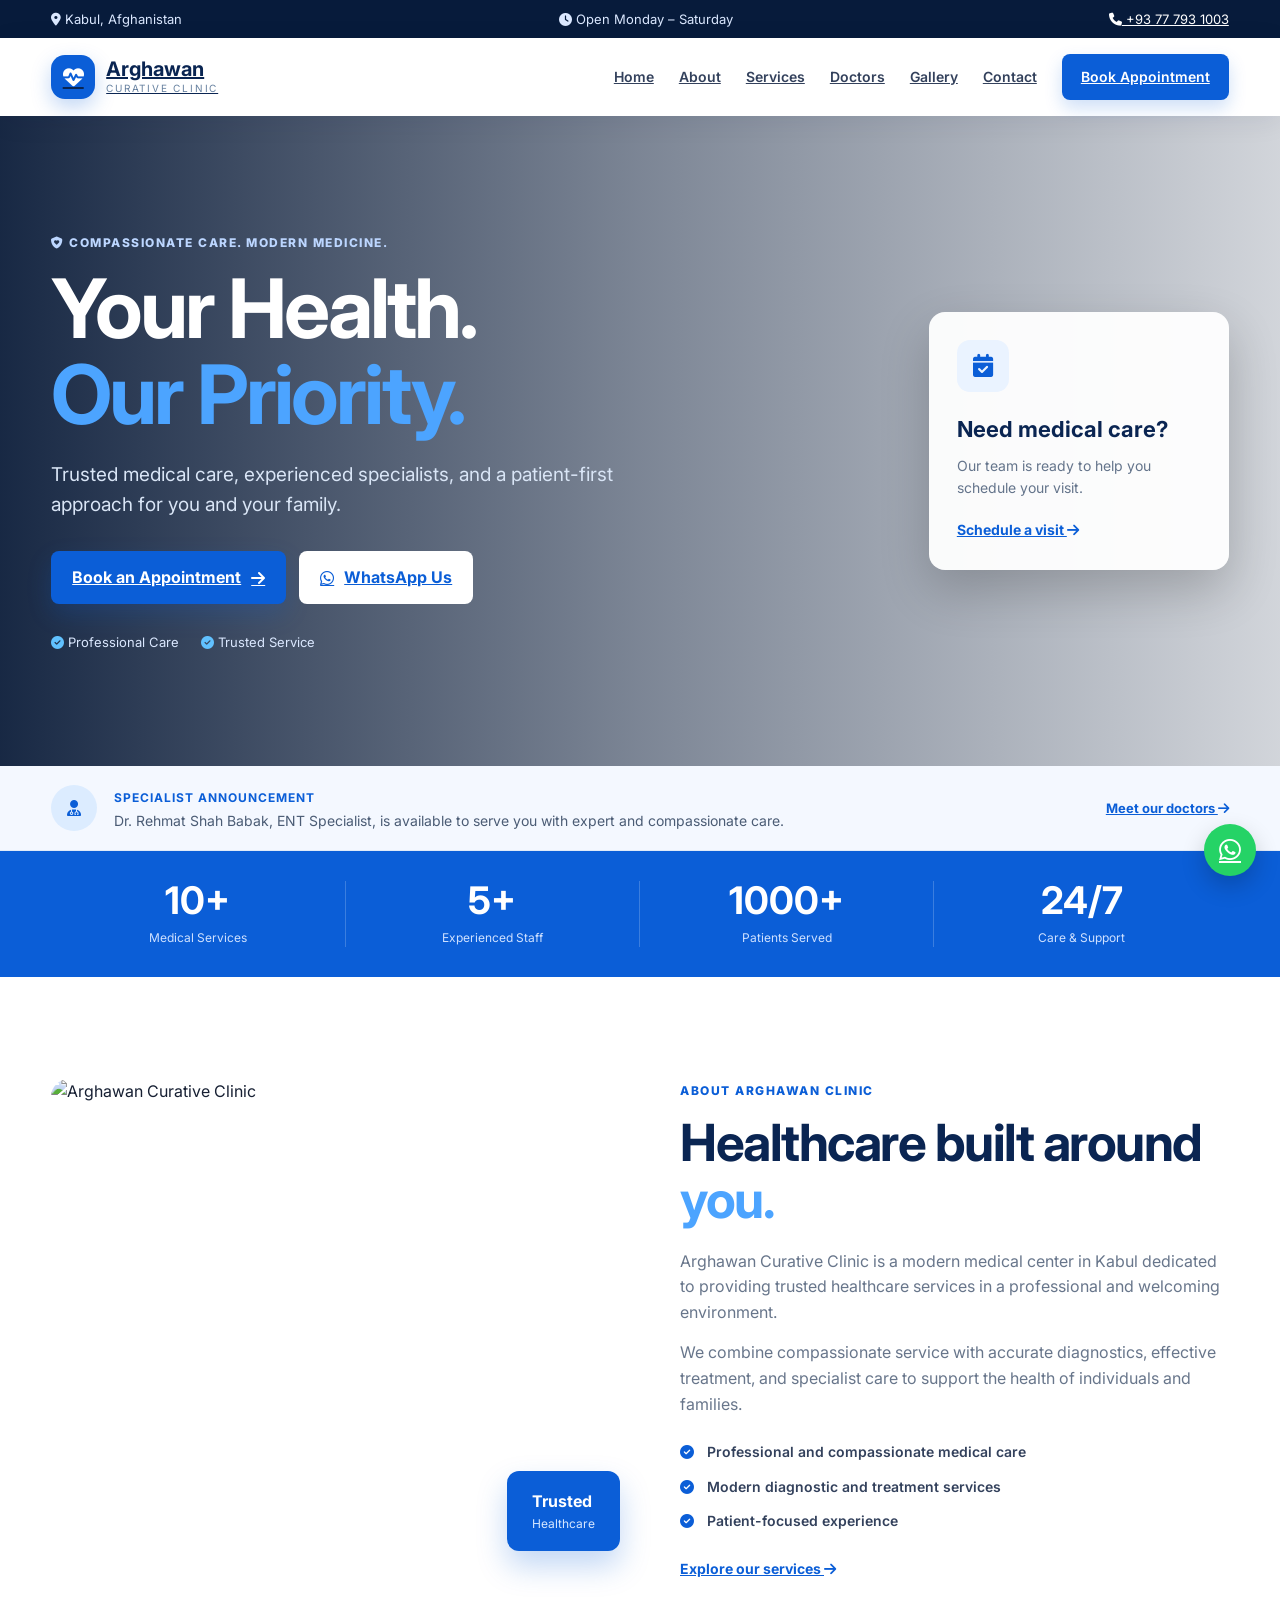
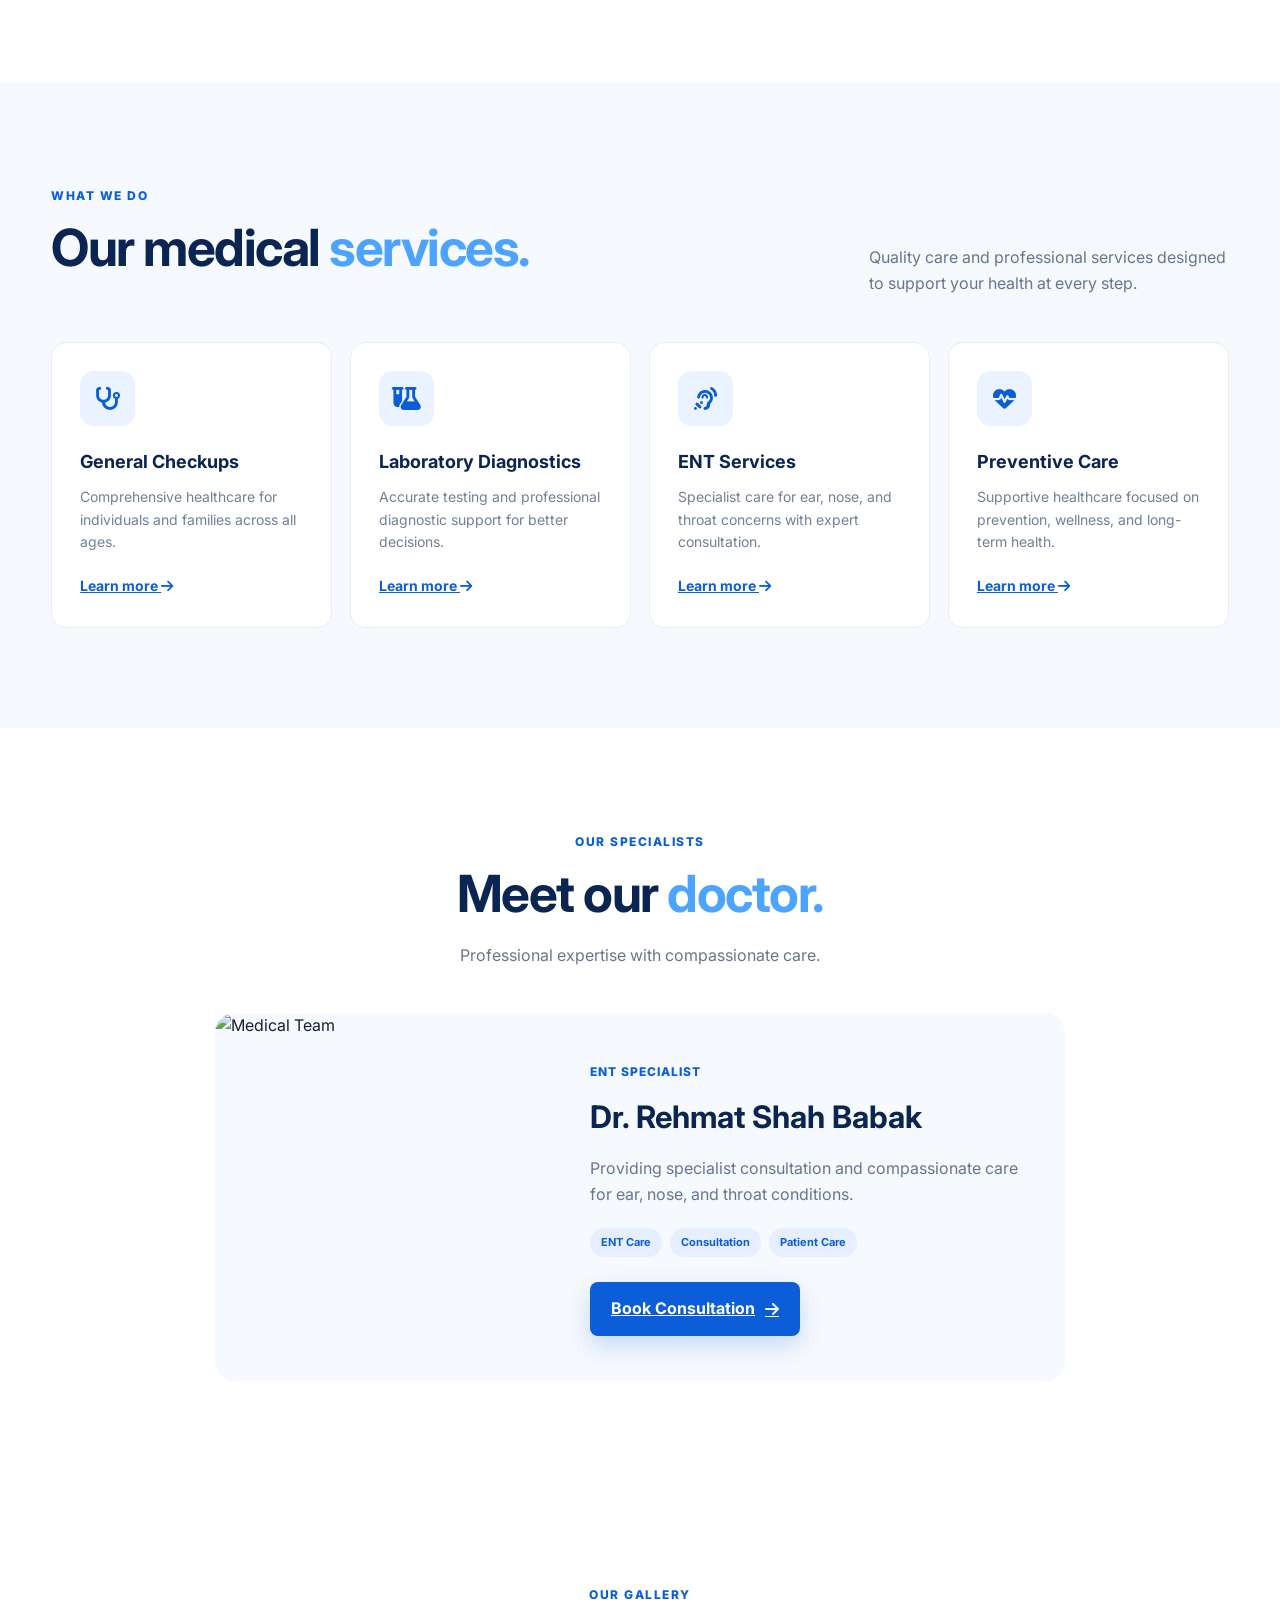
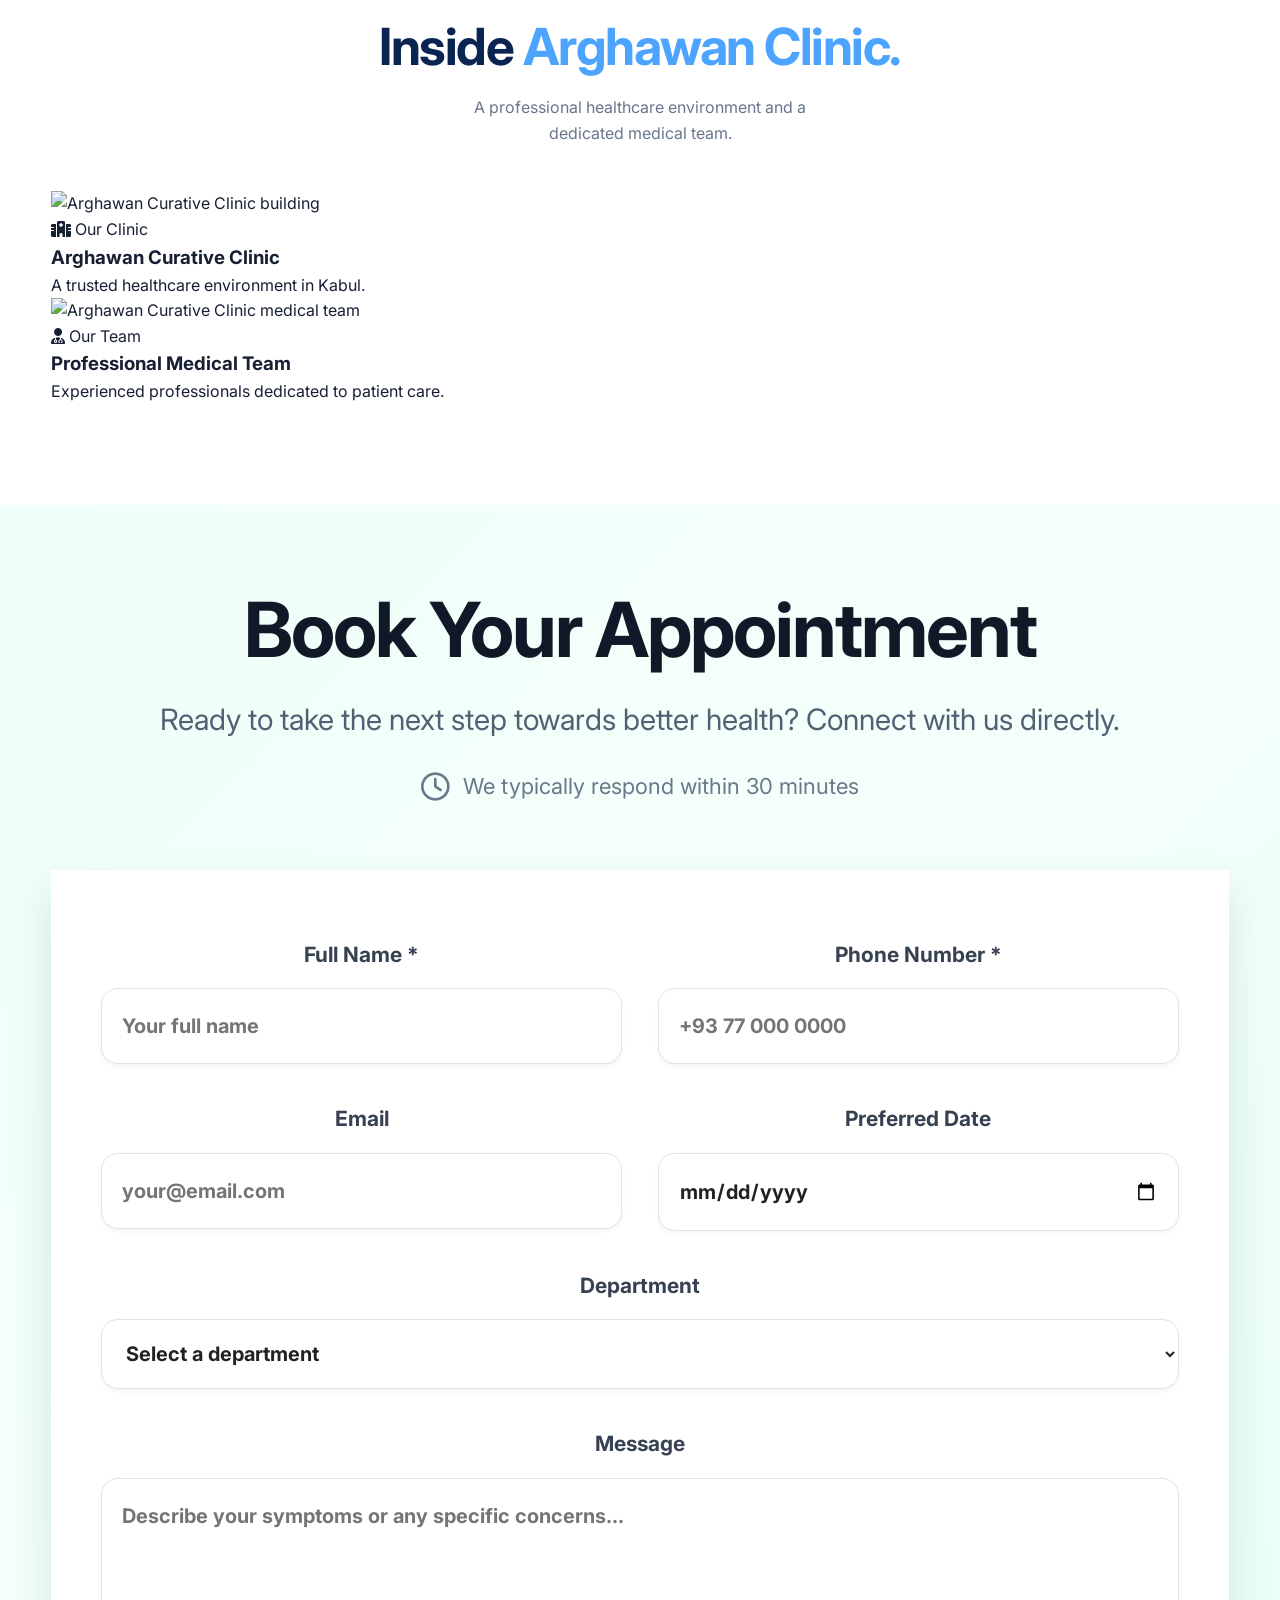
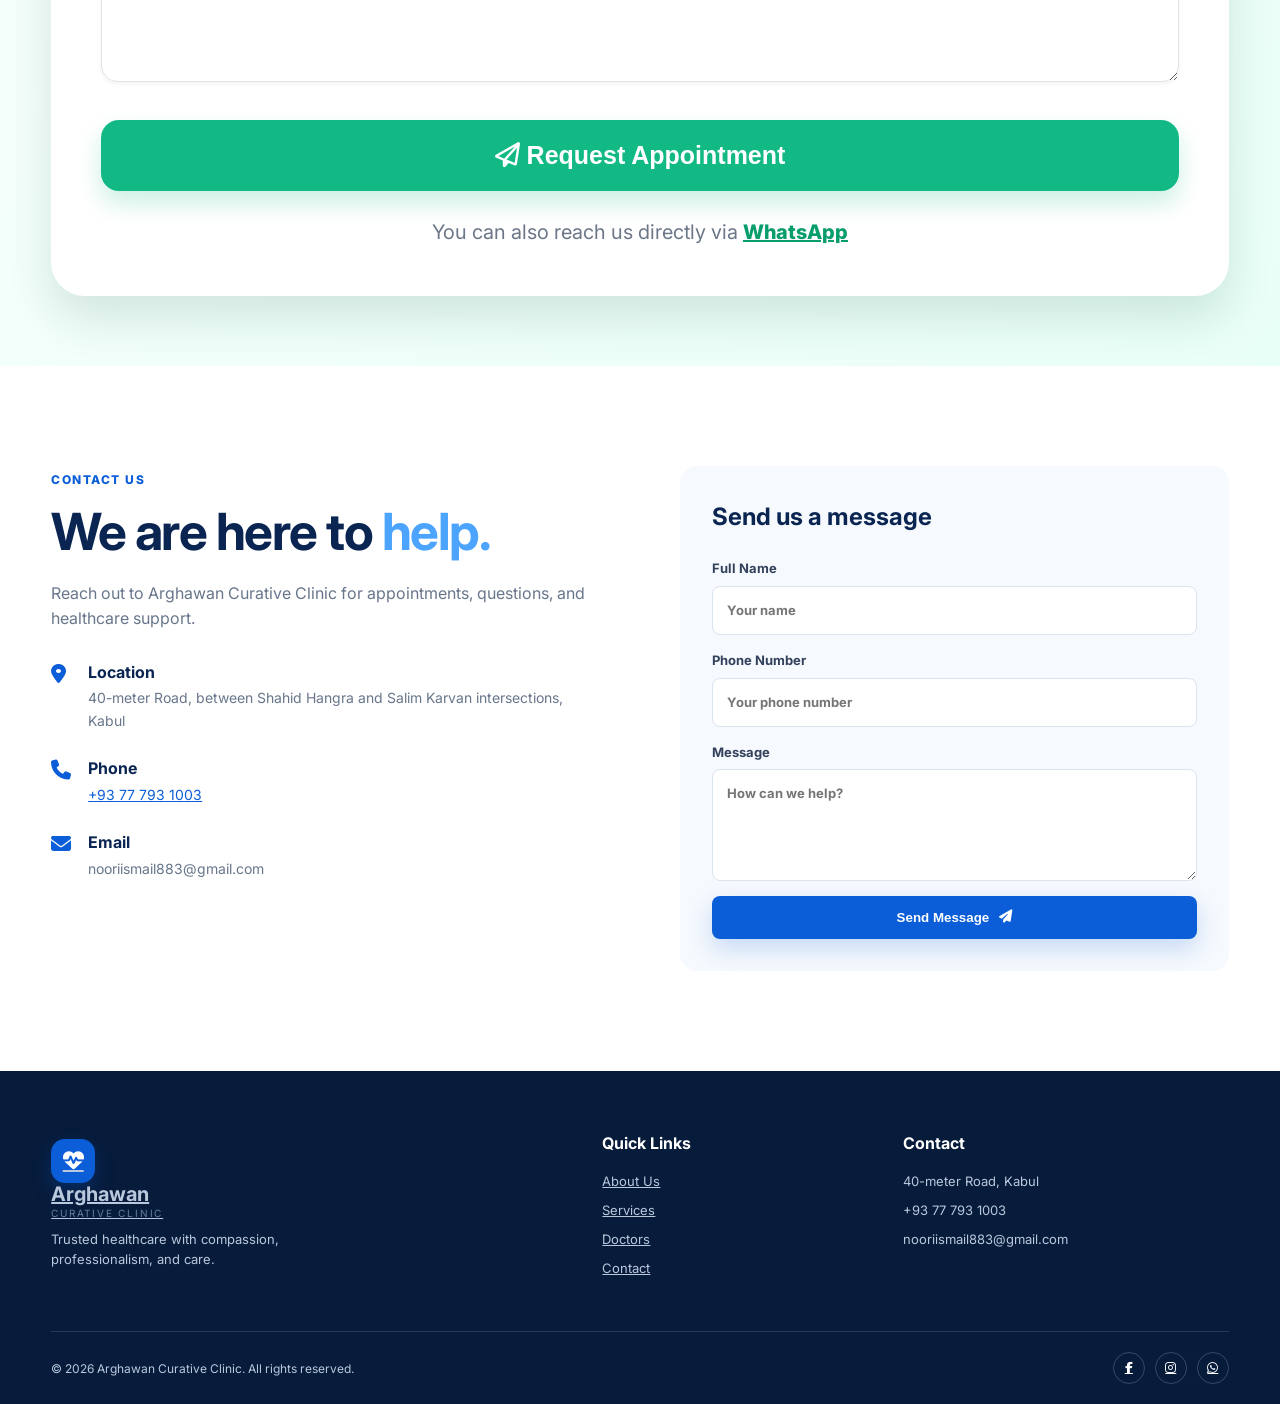
==== commit 9c50327e: "Refactor index.html for improved structure and readability Updated HTML structure and formatting for" ====
--- a/index.html
+++ b/index.html
@@ -1,35 +1,58 @@
 <!DOCTYPE html>
 <html lang="en">
 <head>
-  <meta charset="UTF-8" />
-  <meta name="viewport" content="width=device-width, initial-scale=1.0" />
-  <meta name="description" content="Arghawan Curative Clinic - Trusted healthcare and specialist medical services in Kabul." />
+  <meta charset="UTF-8">
+  <meta name="viewport" content="width=device-width, initial-scale=1.0">
+
+  <meta name="description" content="Arghawan Curative Clinic - Trusted healthcare and specialist medical services in Kabul.">
+
   <title>Arghawan Curative Clinic | Trusted Healthcare</title>
 
   <link rel="preconnect" href="https://fonts.googleapis.com">
+
   <link rel="preconnect" href="https://fonts.gstatic.com" crossorigin>
+
   <link href="https://fonts.googleapis.com/css2?family=Inter:wght@400;500;600;700;800&display=swap" rel="stylesheet">
 
   <link rel="stylesheet" href="https://cdnjs.cloudflare.com/ajax/libs/font-awesome/6.5.2/css/all.min.css">
+
   <link rel="stylesheet" href="style.css">
 </head>
 
 <body>
 
+  <!-- TOP BAR -->
   <div class="topbar">
+
     <div class="container topbar-inner">
-      <span><i class="fa-solid fa-location-dot"></i> Kabul, Afghanistan</span>
-      <span><i class="fa-solid fa-clock"></i> Open Monday – Saturday</span>
+
+      <span>
+        <i class="fa-solid fa-location-dot"></i>
+        Kabul, Afghanistan
+      </span>
+
+      <span>
+        <i class="fa-solid fa-clock"></i>
+        Open Monday – Saturday
+      </span>
+
       <a href="tel:+93777931003">
-        <i class="fa-solid fa-phone"></i> +93 77 793 1003
+        <i class="fa-solid fa-phone"></i>
+        +93 77 793 1003
       </a>
+
     </div>
+
   </div>
 
-  <header class="header" id="header">
+
+  <!-- NAVIGATION -->
+  <header class="header">
+
     <div class="container nav-wrap">
 
       <a href="#home" class="logo">
+
         <span class="logo-mark">
           <i class="fa-solid fa-heart-pulse"></i>
         </span>
@@ -38,80 +61,126 @@
           <strong>Arghawan</strong>
           <small>Curative Clinic</small>
         </span>
+
       </a>
+
 
       <button class="menu-toggle" id="menuToggle">
         <i class="fa-solid fa-bars"></i>
       </button>
 
+
       <nav class="nav" id="nav">
+
         <a href="#home">Home</a>
+
         <a href="#about">About</a>
+
         <a href="#services">Services</a>
+
         <a href="#doctors">Doctors</a>
+
         <a href="#gallery">Gallery</a>
+
         <a href="#contact">Contact</a>
-        <a href="#appointment" class="nav-cta">Book Appointment</a>
+
+        <a href="#appointment" class="nav-cta">
+          Book Appointment
+        </a>
+
       </nav>
 
     </div>
+
   </header>
 
+
   <main>
 
-    <!-- HERO -->
+
+    <!-- HERO SECTION -->
+
     <section class="hero" id="home">
 
       <div class="hero-overlay"></div>
 
+
       <div class="container hero-content">
 
         <div class="hero-copy reveal">
 
           <span class="eyebrow">
+
             <i class="fa-solid fa-shield-heart"></i>
+
             Compassionate care. Modern medicine.
+
           </span>
 
+
           <h1>
+
             Your Health.
+
             <br>
+
             <span>Our Priority.</span>
+
           </h1>
 
+
           <p>
+
             Trusted medical care, experienced specialists,
+
             and a patient-first approach for you and your family.
+
           </p>
 
+
           <div class="hero-actions">
 
             <a href="#appointment" class="btn btn-primary">
+
               Book an Appointment
+
               <i class="fa-solid fa-arrow-right"></i>
+
             </a>
 
-            <a href="https://wa.me/93777931003"
-               target="_blank"
-               class="btn btn-light">
+
+            <a
+              href="https://wa.me/93777931003"
+              target="_blank"
+              class="btn btn-light"
+            >
 
               <i class="fa-brands fa-whatsapp"></i>
+
               WhatsApp Us
 
             </a>
 
           </div>
 
+
           <div class="hero-trust">
 
             <span>
+
               <i class="fa-solid fa-circle-check"></i>
+
               Professional Care
+
             </span>
 
+
             <span>
+
               <i class="fa-solid fa-circle-check"></i>
+
               Trusted Service
+
             </span>
 
           </div>
@@ -122,18 +191,30 @@
         <div class="hero-card reveal">
 
           <div class="card-icon">
+
             <i class="fa-solid fa-calendar-check"></i>
+
           </div>
 
-          <h3>Need medical care?</h3>
+
+          <h3>
+            Need medical care?
+          </h3>
+
 
           <p>
+
             Our team is ready to help you schedule your visit.
+
           </p>
 
+
           <a href="#appointment">
+
             Schedule a visit
+
             <i class="fa-solid fa-arrow-right"></i>
+
           </a>
 
         </div>
@@ -144,28 +225,42 @@
 
 
     <!-- ANNOUNCEMENT -->
+
     <section class="announcement">
 
       <div class="container announcement-inner">
 
         <div class="announcement-icon">
+
           <i class="fa-solid fa-user-doctor"></i>
-        </div>
+
+        </div>
+
 
         <div>
 
-          <strong>Specialist Announcement</strong>
+          <strong>
+            Specialist Announcement
+          </strong>
+
 
           <p>
+
             Dr. Rehmat Shah Babak, ENT Specialist,
+
             is available to serve you with expert and compassionate care.
+
           </p>
 
         </div>
 
+
         <a href="#doctors">
+
           Meet our doctors
+
           <i class="fa-solid fa-arrow-right"></i>
+
         </a>
 
       </div>
@@ -174,32 +269,60 @@
 
 
     <!-- STATS -->
+
     <section class="stats">
 
       <div class="container stats-grid">
 
         <div class="stat">
-          <strong class="counter" data-target="10">0</strong>
-          <span>+</span>
-          <p>Medical Services</p>
-        </div>
+
+          <strong>
+            10+
+          </strong>
+
+          <p>
+            Medical Services
+          </p>
+
+        </div>
+
 
         <div class="stat">
-          <strong class="counter" data-target="5">0</strong>
-          <span>+</span>
-          <p>Experienced Staff</p>
-        </div>
+
+          <strong>
+            5+
+          </strong>
+
+          <p>
+            Experienced Staff
+          </p>
+
+        </div>
+
 
         <div class="stat">
-          <strong class="counter" data-target="1000">0</strong>
-          <span>+</span>
-          <p>Patients Served</p>
-        </div>
+
+          <strong>
+            1000+
+          </strong>
+
+          <p>
+            Patients Served
+          </p>
+
+        </div>
+
 
         <div class="stat">
-          <strong class="counter" data-target="24">0</strong>
-          <span>/7</span>
-          <p>Care & Support</p>
+
+          <strong>
+            24/7
+          </strong>
+
+          <p>
+            Care & Support
+          </p>
+
         </div>
 
       </div>
@@ -208,6 +331,7 @@
 
 
     <!-- ABOUT -->
+
     <section class="section about" id="about">
 
       <div class="container two-col">
@@ -215,13 +339,21 @@
         <div class="section-image reveal">
 
           <img
-            src="https://images.unsplash.com/photo-1576091160399-112ba8d25d1d?auto=format&fit=crop&w=1000&q=85"
-            alt="Healthcare professional"
+            src="clinic-building.jpg"
+            alt="Arghawan Curative Clinic"
           >
 
+
           <div class="experience-badge">
-            <strong>Trusted</strong>
-            <span>Healthcare</span>
+
+            <strong>
+              Trusted
+            </strong>
+
+            <span>
+              Healthcare
+            </span>
+
           </div>
 
         </div>
@@ -233,45 +365,75 @@
             About Arghawan Clinic
           </span>
 
+
           <h2>
+
             Healthcare built around
+
             <span>you.</span>
+
           </h2>
 
+
           <p>
+
             Arghawan Curative Clinic is a modern medical center in Kabul
+
             dedicated to providing trusted healthcare services in a professional
+
             and welcoming environment.
+
           </p>
 
+
           <p>
+
             We combine compassionate service with accurate diagnostics,
+
             effective treatment, and specialist care to support the health
+
             of individuals and families.
+
           </p>
 
+
           <ul class="check-list">
 
             <li>
+
               <i class="fa-solid fa-circle-check"></i>
+
               Professional and compassionate medical care
+
             </li>
 
+
             <li>
+
               <i class="fa-solid fa-circle-check"></i>
+
               Modern diagnostic and treatment services
+
             </li>
 
+
             <li>
+
               <i class="fa-solid fa-circle-check"></i>
+
               Patient-focused experience
+
             </li>
 
           </ul>
 
+
           <a href="#services" class="text-link">
+
             Explore our services
+
             <i class="fa-solid fa-arrow-right"></i>
+
           </a>
 
         </div>
@@ -282,6 +444,7 @@
 
 
     <!-- SERVICES -->
+
     <section class="section services" id="services">
 
       <div class="container">
@@ -294,16 +457,24 @@
               What We Do
             </span>
 
+
             <h2>
+
               Our medical
+
               <span>services.</span>
+
             </h2>
 
           </div>
 
+
           <p>
+
             Quality care and professional services designed
+
             to support your health at every step.
+
           </p>
 
         </div>
@@ -311,22 +482,36 @@
 
         <div class="service-grid">
 
+
           <article class="service-card reveal">
 
             <div class="service-icon">
+
               <i class="fa-solid fa-stethoscope"></i>
+
             </div>
 
-            <h3>General Checkups</h3>
+
+            <h3>
+              General Checkups
+            </h3>
+
 
             <p>
+
               Comprehensive healthcare for individuals and families
+
               across all ages.
+
             </p>
 
+
             <a href="#appointment">
+
               Learn more
+
               <i class="fa-solid fa-arrow-right"></i>
+
             </a>
 
           </article>
@@ -335,19 +520,32 @@
           <article class="service-card reveal">
 
             <div class="service-icon">
+
               <i class="fa-solid fa-flask-vial"></i>
+
             </div>
 
-            <h3>Laboratory Diagnostics</h3>
+
+            <h3>
+              Laboratory Diagnostics
+            </h3>
+
 
             <p>
+
               Accurate testing and professional diagnostic support
+
               for better decisions.
+
             </p>
 
+
             <a href="#appointment">
+
               Learn more
+
               <i class="fa-solid fa-arrow-right"></i>
+
             </a>
 
           </article>
@@ -356,19 +554,32 @@
           <article class="service-card reveal">
 
             <div class="service-icon">
+
               <i class="fa-solid fa-ear-listen"></i>
+
             </div>
 
-            <h3>ENT Services</h3>
+
+            <h3>
+              ENT Services
+            </h3>
+
 
             <p>
+
               Specialist care for ear, nose, and throat concerns
+
               with expert consultation.
+
             </p>
 
+
             <a href="#appointment">
+
               Learn more
+
               <i class="fa-solid fa-arrow-right"></i>
+
             </a>
 
           </article>
@@ -377,23 +588,37 @@
           <article class="service-card reveal">
 
             <div class="service-icon">
+
               <i class="fa-solid fa-heart-pulse"></i>
+
             </div>
 
-            <h3>Preventive Care</h3>
+
+            <h3>
+              Preventive Care
+            </h3>
+
 
             <p>
+
               Supportive healthcare focused on prevention,
+
               wellness, and long-term health.
+
             </p>
 
+
             <a href="#appointment">
+
               Learn more
+
               <i class="fa-solid fa-arrow-right"></i>
+
             </a>
 
           </article>
 
+
         </div>
 
       </div>
@@ -402,6 +627,7 @@
 
 
     <!-- DOCTORS -->
+
     <section class="section doctor-section" id="doctors">
 
       <div class="container">
@@ -412,13 +638,20 @@
             Our Specialists
           </span>
 
+
           <h2>
+
             Meet our
+
             <span>doctor.</span>
+
           </h2>
 
+
           <p>
+
             Professional expertise with compassionate care.
+
           </p>
 
         </div>
@@ -429,8 +662,8 @@
           <div class="doctor-photo">
 
             <img
-              src="https://images.unsplash.com/photo-1612349317150-e413f6a5b16d?auto=format&fit=crop&w=700&q=85"
-              alt="Doctor"
+              src="medical-team.jpg"
+              alt="Medical Team"
             >
 
           </div>
@@ -442,26 +675,42 @@
               ENT Specialist
             </span>
 
+
             <h3>
               Dr. Rehmat Shah Babak
             </h3>
 
+
             <p>
+
               Providing specialist consultation and compassionate care
+
               for ear, nose, and throat conditions.
+
             </p>
 
+
             <div class="doctor-tags">
 
-              <span>ENT Care</span>
-              <span>Consultation</span>
-              <span>Patient Care</span>
+              <span>
+                ENT Care
+              </span>
+
+              <span>
+                Consultation
+              </span>
+
+              <span>
+                Patient Care
+              </span>
 
             </div>
 
+
             <a href="#appointment" class="btn btn-primary">
 
               Book Consultation
+
               <i class="fa-solid fa-arrow-right"></i>
 
             </a>
@@ -475,48 +724,126 @@
     </section>
 
 
-    <!-- GALLERY -->
-    <section class="section gallery" id="gallery">
+    <!-- PROFESSIONAL GALLERY -->
+
+    <section class="section gallery-section" id="gallery">
 
       <div class="container">
 
+
         <div class="section-heading center reveal">
 
           <span class="section-label">
-            Our Environment
+            Our Gallery
           </span>
 
+
           <h2>
-            A place for
-            <span>better care.</span>
+
+            Inside
+
+            <span>Arghawan Clinic.</span>
+
           </h2>
 
+
           <p>
-            Explore a professional and welcoming healthcare environment.
+
+            A professional healthcare environment and a dedicated medical team.
+
           </p>
 
         </div>
 
 
-        <div class="gallery-grid">
-
-          <img
-            class="gallery-large reveal"
-            src="https://images.unsplash.com/photo-1519494026892-80bbd2d6fd0d?auto=format&fit=crop&w=1200&q=85"
-            alt="Clinic interior"
-          >
-
-          <img
-            class="reveal"
-            src="https://images.unsplash.com/photo-1586773860418-d37222d8fce3?auto=format&fit=crop&w=800&q=85"
-            alt="Medical room"
-          >
-
-          <img
-            class="reveal"
-            src="https://images.unsplash.com/photo-1584982751601-97dcc096659c?auto=format&fit=crop&w=800&q=85"
-            alt="Healthcare equipment"
-          >
+        <div class="professional-gallery">
+
+
+          <!-- CLINIC BUILDING -->
+
+          <div class="gallery-item gallery-main reveal">
+
+            <img
+              src="clinic-building.jpg"
+              alt="Arghawan Curative Clinic building"
+            >
+
+
+            <div class="gallery-overlay">
+
+              <div class="gallery-content">
+
+                <span>
+
+                  <i class="fa-solid fa-hospital"></i>
+
+                  Our Clinic
+
+                </span>
+
+
+                <h3>
+
+                  Arghawan Curative Clinic
+
+                </h3>
+
+
+                <p>
+
+                  A trusted healthcare environment in Kabul.
+
+                </p>
+
+              </div>
+
+            </div>
+
+          </div>
+
+
+          <!-- MEDICAL TEAM -->
+
+          <div class="gallery-item gallery-team reveal">
+
+            <img
+              src="medical-team.jpg"
+              alt="Arghawan Curative Clinic medical team"
+            >
+
+
+            <div class="gallery-overlay">
+
+              <div class="gallery-content">
+
+                <span>
+
+                  <i class="fa-solid fa-user-doctor"></i>
+
+                  Our Team
+
+                </span>
+
+
+                <h3>
+
+                  Professional Medical Team
+
+                </h3>
+
+
+                <p>
+
+                  Experienced professionals dedicated to patient care.
+
+                </p>
+
+              </div>
+
+            </div>
+
+          </div>
+
 
         </div>
 
@@ -526,9 +853,11 @@
 
 
     <!-- APPOINTMENT -->
+
     <section class="appointment-page section" id="appointment">
 
       <div class="container appointment-page-inner reveal">
+
 
         <div class="appointment-heading">
 
@@ -536,11 +865,16 @@
             Book Your Appointment
           </h2>
 
+
           <p>
+
             Ready to take the next step towards better health?
+
             Connect with us directly.
+
           </p>
 
+
           <div class="response-time">
 
             <i class="fa-regular fa-clock"></i>
@@ -551,8 +885,6 @@
 
         </div>
 
-
-        <!-- ONLY ONE FORM -->
 
         <form
           class="appointment-form"
@@ -560,18 +892,21 @@
           method="POST"
         >
 
+
           <input
             type="hidden"
             name="_subject"
             value="New Appointment Request - Arghawan Curative Clinic"
           >
 
+
           <input
             type="hidden"
             name="_captcha"
             value="false"
           >
 
+
           <input
             type="hidden"
             name="_template"
@@ -581,7 +916,9 @@
 
           <div class="form-row">
 
+
             <label>
+
               Full Name *
 
               <input
@@ -595,6 +932,7 @@
 
 
             <label>
+
               Phone Number *
 
               <input
@@ -606,12 +944,15 @@
 
             </label>
 
+
           </div>
 
 
           <div class="form-row">
 
+
             <label>
+
               Email
 
               <input
@@ -624,6 +965,7 @@
 
 
             <label>
+
               Preferred Date
 
               <input
@@ -633,6 +975,7 @@
 
             </label>
 
+
           </div>
 
 
@@ -646,17 +989,21 @@
                 Select a department
               </option>
 
+
               <option>
                 General Checkups
               </option>
 
+
               <option>
                 Laboratory Diagnostics
               </option>
 
+
               <option>
                 ENT Services
               </option>
+
 
               <option>
                 Preventive Care
@@ -696,15 +1043,19 @@
 
             You can also reach us directly via
 
+
             <a
               href="https://wa.me/93777931003"
               target="_blank"
             >
+
               WhatsApp
+
             </a>
 
           </p>
 
+
         </form>
 
       </div>
@@ -713,9 +1064,11 @@
 
 
     <!-- CONTACT -->
+
     <section class="section contact" id="contact">
 
       <div class="container two-col contact-grid">
+
 
         <div class="section-copy reveal">
 
@@ -723,30 +1076,46 @@
             Contact Us
           </span>
 
+
           <h2>
+
             We are here to
+
             <span>help.</span>
+
           </h2>
 
+
           <p>
+
             Reach out to Arghawan Curative Clinic for appointments,
+
             questions, and healthcare support.
+
           </p>
 
 
           <div class="contact-list">
 
+
             <div>
 
               <i class="fa-solid fa-location-dot"></i>
 
+
               <div>
 
-                <strong>Location</strong>
+                <strong>
+                  Location
+                </strong>
+
 
                 <p>
+
                   40-meter Road, between Shahid Hangra and
+
                   Salim Karvan intersections, Kabul
+
                 </p>
 
               </div>
@@ -758,14 +1127,22 @@
 
               <i class="fa-solid fa-phone"></i>
 
+
               <div>
 
-                <strong>Phone</strong>
+                <strong>
+                  Phone
+                </strong>
+
 
                 <p>
+
                   <a href="tel:+93777931003">
+
                     +93 77 793 1003
+
                   </a>
+
                 </p>
 
               </div>
@@ -777,34 +1154,124 @@
 
               <i class="fa-solid fa-envelope"></i>
 
+
               <div>
 
-                <strong>Email</strong>
+                <strong>
+                  Email
+                </strong>
+
 
                 <p>
+
                   nooriismail883@gmail.com
+
                 </p>
 
               </div>
 
             </div>
 
+
           </div>
 
         </div>
 
 
-       
+        <form
+          class="contact-form"
+          action="https://formsubmit.co/nooriismail883@gmail.com"
+          method="POST"
+        >
+
+          <input
+            type="hidden"
+            name="_subject"
+            value="New Contact Message - Arghawan Clinic"
+          >
+
+
+          <input
+            type="hidden"
+            name="_captcha"
+            value="false"
+          >
+
+
+          <h3>
+            Send us a message
+          </h3>
+
+
+          <label>
+
+            Full Name
+
+            <input
+              type="text"
+              name="Name"
+              placeholder="Your name"
+              required
+            >
+
+          </label>
+
+
+          <label>
+
+            Phone Number
+
+            <input
+              type="tel"
+              name="Phone"
+              placeholder="Your phone number"
+              required
+            >
+
+          </label>
+
+
+          <label>
+
+            Message
+
+            <textarea
+              name="Message"
+              rows="4"
+              placeholder="How can we help?"
+              required
+            ></textarea>
+
+          </label>
+
+
+          <button
+            type="submit"
+            class="btn btn-primary"
+          >
+
+            Send Message
+
+            <i class="fa-solid fa-paper-plane"></i>
+
+          </button>
+
+        </form>
+
+      </div>
+
     </section>
 
   </main>
 
 
   <!-- FOOTER -->
+
   <footer class="footer">
 
     <div class="container footer-grid">
 
+
       <div>
 
         <a href="#home" class="logo footer-logo">
@@ -815,10 +1282,17 @@
 
           </span>
 
+
           <span>
 
-            <strong>Arghawan</strong>
-            <small>Curative Clinic</small>
+            <strong>
+              Arghawan
+            </strong>
+
+
+            <small>
+              Curative Clinic
+            </small>
 
           </span>
 
@@ -826,8 +1300,11 @@
 
 
         <p>
+
           Trusted healthcare with compassion,
+
           professionalism, and care.
+
         </p>
 
       </div>
@@ -839,18 +1316,22 @@
           Quick Links
         </h4>
 
+
         <a href="#about">
           About Us
         </a>
 
+
         <a href="#services">
           Services
         </a>
 
+
         <a href="#doctors">
           Doctors
         </a>
 
+
         <a href="#contact">
           Contact
         </a>
@@ -864,14 +1345,17 @@
           Contact
         </h4>
 
+
         <p>
           40-meter Road, Kabul
         </p>
 
+
         <p>
           +93 77 793 1003
         </p>
 
+
         <p>
           nooriismail883@gmail.com
         </p>
@@ -883,49 +1367,68 @@
 
     <div class="container footer-bottom">
 
+
       <p>
+
         © 2026 Arghawan Curative Clinic.
+
         All rights reserved.
+
       </p>
 
 
       <div class="socials">
 
+
         <a href="#">
+
           <i class="fa-brands fa-facebook-f"></i>
+
         </a>
 
+
         <a href="#">
+
           <i class="fa-brands fa-instagram"></i>
+
         </a>
 
-        <a href="#">
+
+        <a
+          href="https://wa.me/93777931003"
+          target="_blank"
+        >
+
           <i class="fa-brands fa-whatsapp"></i>
+
         </a>
 
+
       </div>
 
     </div>
 
   </footer>
 
+
+  <!-- FLOATING WHATSAPP -->
 
   <a
     class="floating-whatsapp"
     href="https://wa.me/93777931003"
     target="_blank"
-    aria-label="WhatsApp"
   >
 
     <i class="fa-brands fa-whatsapp"></i>
 
   </a>
 
+
+  <!-- BACK TO TOP -->
 
   <button
     class="back-top"
     id="backTop"
-    aria-label="Back to top"
   >
 
     <i class="fa-solid fa-arrow-up"></i>
@@ -936,4 +1439,5 @@
   <script src="script.js"></script>
 
 </body>
+
 </html>
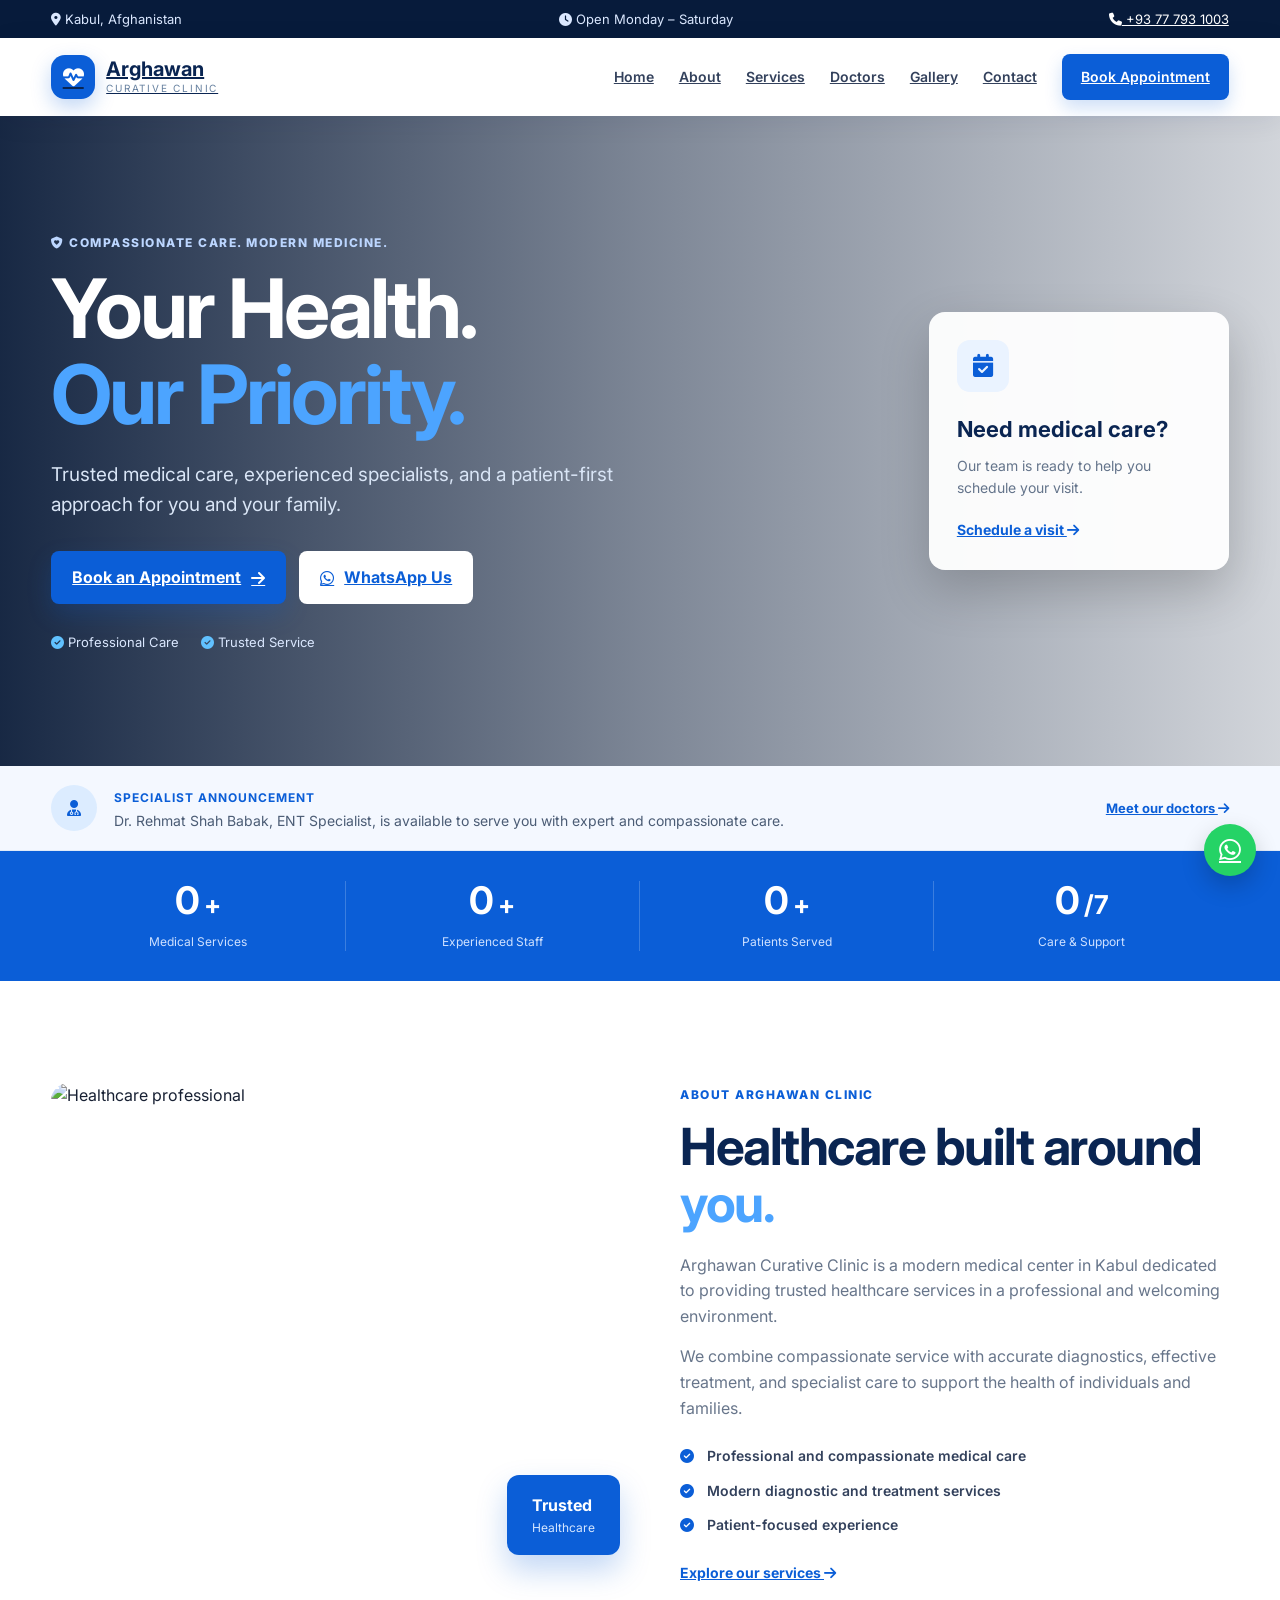
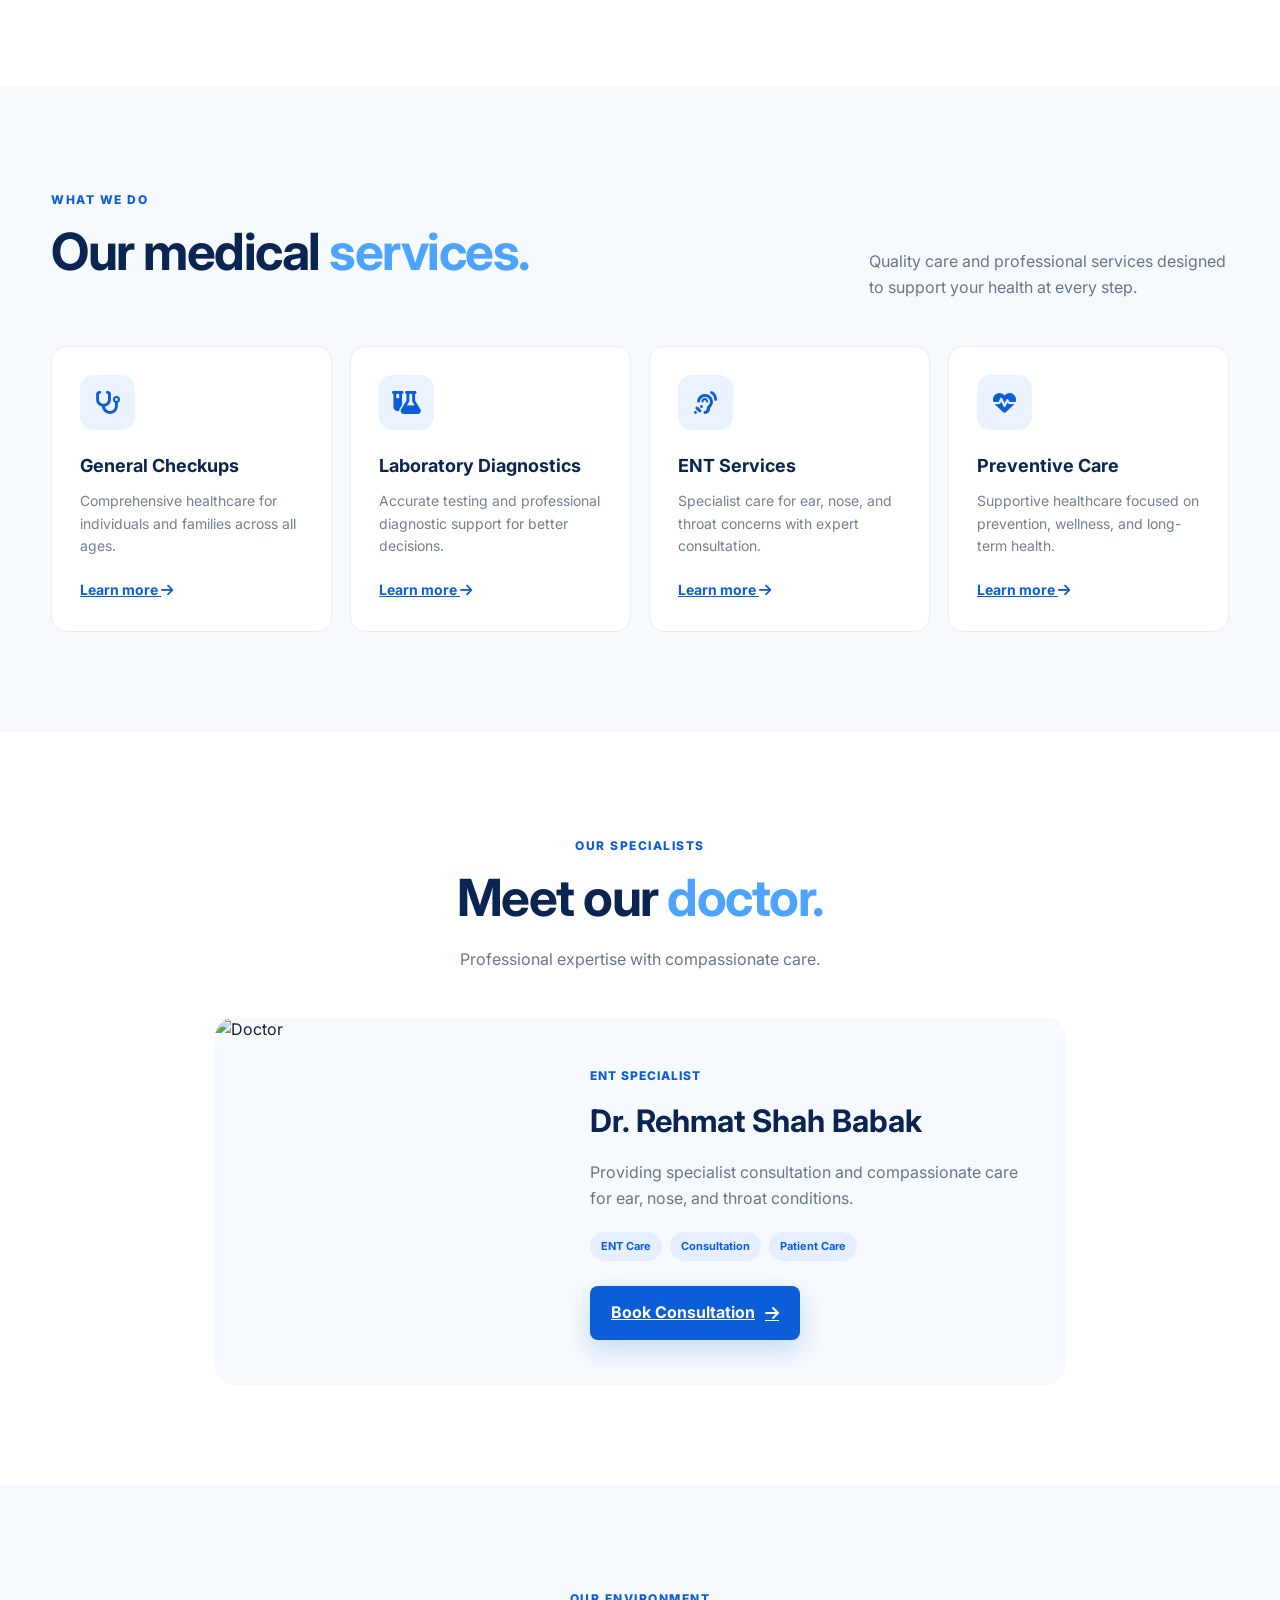
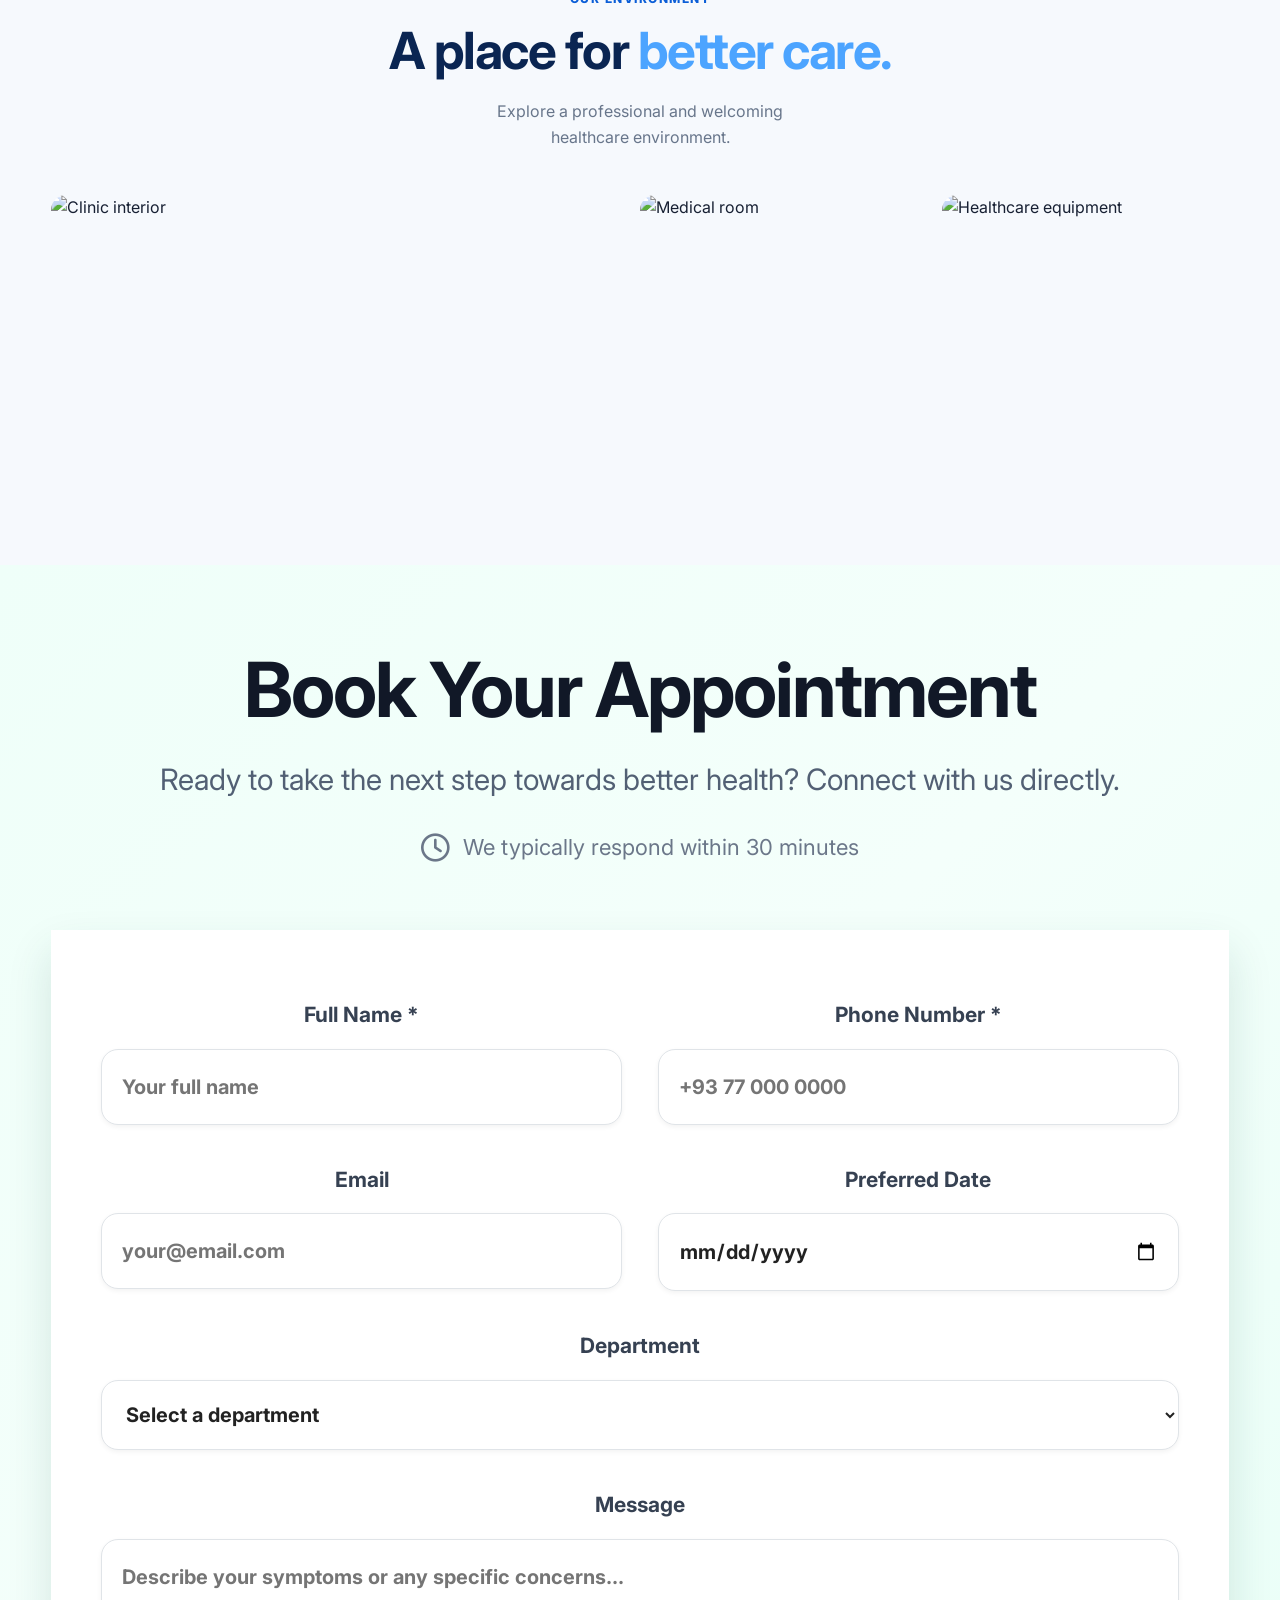
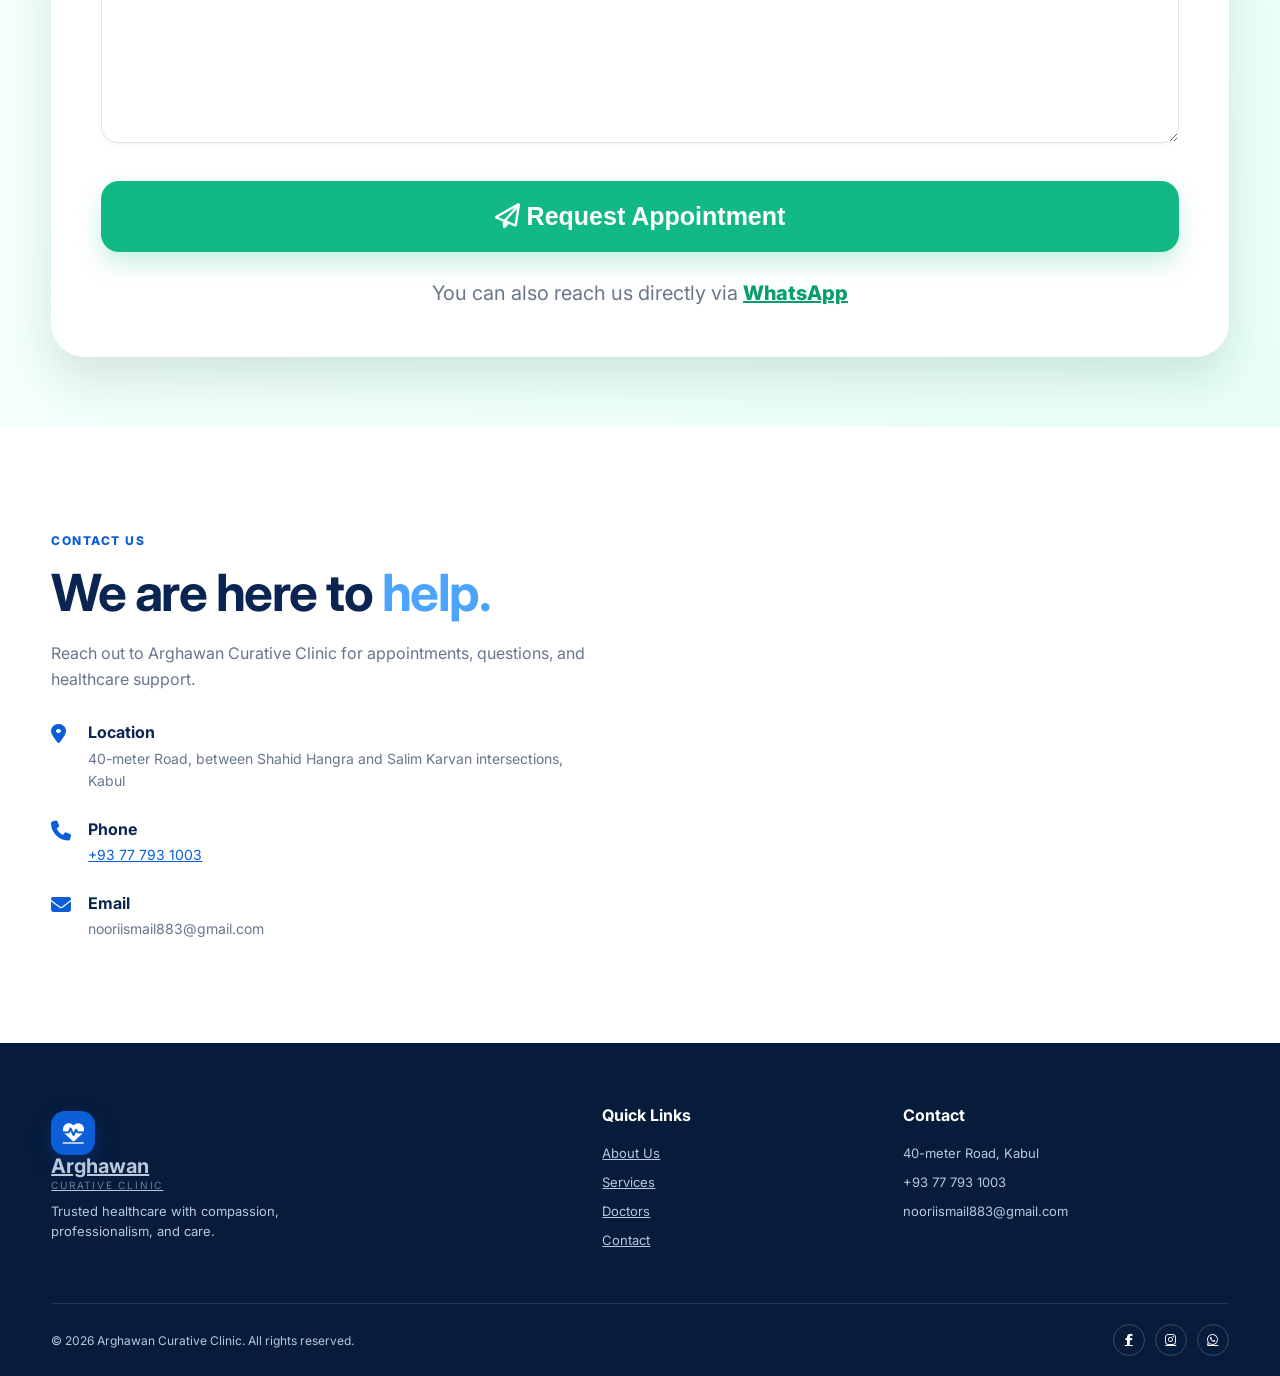
==== commit 97a1f58b: "Refactor HTML structure and improve semantics" ====
--- a/index.html
+++ b/index.html
@@ -1,58 +1,35 @@
 <!DOCTYPE html>
 <html lang="en">
 <head>
-  <meta charset="UTF-8">
-  <meta name="viewport" content="width=device-width, initial-scale=1.0">
-
-  <meta name="description" content="Arghawan Curative Clinic - Trusted healthcare and specialist medical services in Kabul.">
-
+  <meta charset="UTF-8" />
+  <meta name="viewport" content="width=device-width, initial-scale=1.0" />
+  <meta name="description" content="Arghawan Curative Clinic - Trusted healthcare and specialist medical services in Kabul." />
   <title>Arghawan Curative Clinic | Trusted Healthcare</title>
 
   <link rel="preconnect" href="https://fonts.googleapis.com">
-
   <link rel="preconnect" href="https://fonts.gstatic.com" crossorigin>
-
   <link href="https://fonts.googleapis.com/css2?family=Inter:wght@400;500;600;700;800&display=swap" rel="stylesheet">
 
   <link rel="stylesheet" href="https://cdnjs.cloudflare.com/ajax/libs/font-awesome/6.5.2/css/all.min.css">
-
   <link rel="stylesheet" href="style.css">
 </head>
 
 <body>
 
-  <!-- TOP BAR -->
   <div class="topbar">
-
     <div class="container topbar-inner">
-
-      <span>
-        <i class="fa-solid fa-location-dot"></i>
-        Kabul, Afghanistan
-      </span>
-
-      <span>
-        <i class="fa-solid fa-clock"></i>
-        Open Monday – Saturday
-      </span>
-
+      <span><i class="fa-solid fa-location-dot"></i> Kabul, Afghanistan</span>
+      <span><i class="fa-solid fa-clock"></i> Open Monday – Saturday</span>
       <a href="tel:+93777931003">
-        <i class="fa-solid fa-phone"></i>
-        +93 77 793 1003
+        <i class="fa-solid fa-phone"></i> +93 77 793 1003
       </a>
-
     </div>
-
   </div>
 
-
-  <!-- NAVIGATION -->
-  <header class="header">
-
+  <header class="header" id="header">
     <div class="container nav-wrap">
 
       <a href="#home" class="logo">
-
         <span class="logo-mark">
           <i class="fa-solid fa-heart-pulse"></i>
         </span>
@@ -61,277 +38,176 @@
           <strong>Arghawan</strong>
           <small>Curative Clinic</small>
         </span>
-
       </a>
-
 
       <button class="menu-toggle" id="menuToggle">
         <i class="fa-solid fa-bars"></i>
       </button>
 
-
       <nav class="nav" id="nav">
-
         <a href="#home">Home</a>
-
         <a href="#about">About</a>
-
         <a href="#services">Services</a>
-
         <a href="#doctors">Doctors</a>
-
         <a href="#gallery">Gallery</a>
-
         <a href="#contact">Contact</a>
-
-        <a href="#appointment" class="nav-cta">
-          Book Appointment
+        <a href="#appointment" class="nav-cta">Book Appointment</a>
+      </nav>
+
+    </div>
+  </header>
+
+  <main>
+
+    <!-- HERO -->
+    <section class="hero" id="home">
+
+      <div class="hero-overlay"></div>
+
+      <div class="container hero-content">
+
+        <div class="hero-copy reveal">
+
+          <span class="eyebrow">
+            <i class="fa-solid fa-shield-heart"></i>
+            Compassionate care. Modern medicine.
+          </span>
+
+          <h1>
+            Your Health.
+            <br>
+            <span>Our Priority.</span>
+          </h1>
+
+          <p>
+            Trusted medical care, experienced specialists,
+            and a patient-first approach for you and your family.
+          </p>
+
+          <div class="hero-actions">
+
+            <a href="#appointment" class="btn btn-primary">
+              Book an Appointment
+              <i class="fa-solid fa-arrow-right"></i>
+            </a>
+
+            <a href="https://wa.me/93777931003"
+               target="_blank"
+               class="btn btn-light">
+
+              <i class="fa-brands fa-whatsapp"></i>
+              WhatsApp Us
+
+            </a>
+
+          </div>
+
+          <div class="hero-trust">
+
+            <span>
+              <i class="fa-solid fa-circle-check"></i>
+              Professional Care
+            </span>
+
+            <span>
+              <i class="fa-solid fa-circle-check"></i>
+              Trusted Service
+            </span>
+
+          </div>
+
+        </div>
+
+
+        <div class="hero-card reveal">
+
+          <div class="card-icon">
+            <i class="fa-solid fa-calendar-check"></i>
+          </div>
+
+          <h3>Need medical care?</h3>
+
+          <p>
+            Our team is ready to help you schedule your visit.
+          </p>
+
+          <a href="#appointment">
+            Schedule a visit
+            <i class="fa-solid fa-arrow-right"></i>
+          </a>
+
+        </div>
+
+      </div>
+
+    </section>
+
+
+    <!-- ANNOUNCEMENT -->
+    <section class="announcement">
+
+      <div class="container announcement-inner">
+
+        <div class="announcement-icon">
+          <i class="fa-solid fa-user-doctor"></i>
+        </div>
+
+        <div>
+
+          <strong>Specialist Announcement</strong>
+
+          <p>
+            Dr. Rehmat Shah Babak, ENT Specialist,
+            is available to serve you with expert and compassionate care.
+          </p>
+
+        </div>
+
+        <a href="#doctors">
+          Meet our doctors
+          <i class="fa-solid fa-arrow-right"></i>
         </a>
 
-      </nav>
-
-    </div>
-
-  </header>
-
-
-  <main>
-
-
-    <!-- HERO SECTION -->
-
-    <section class="hero" id="home">
-
-      <div class="hero-overlay"></div>
-
-
-      <div class="container hero-content">
-
-        <div class="hero-copy reveal">
-
-          <span class="eyebrow">
-
-            <i class="fa-solid fa-shield-heart"></i>
-
-            Compassionate care. Modern medicine.
-
-          </span>
-
-
-          <h1>
-
-            Your Health.
-
-            <br>
-
-            <span>Our Priority.</span>
-
-          </h1>
-
-
-          <p>
-
-            Trusted medical care, experienced specialists,
-
-            and a patient-first approach for you and your family.
-
-          </p>
-
-
-          <div class="hero-actions">
-
-            <a href="#appointment" class="btn btn-primary">
-
-              Book an Appointment
-
-              <i class="fa-solid fa-arrow-right"></i>
-
-            </a>
-
-
-            <a
-              href="https://wa.me/93777931003"
-              target="_blank"
-              class="btn btn-light"
-            >
-
-              <i class="fa-brands fa-whatsapp"></i>
-
-              WhatsApp Us
-
-            </a>
-
-          </div>
-
-
-          <div class="hero-trust">
-
-            <span>
-
-              <i class="fa-solid fa-circle-check"></i>
-
-              Professional Care
-
-            </span>
-
-
-            <span>
-
-              <i class="fa-solid fa-circle-check"></i>
-
-              Trusted Service
-
-            </span>
-
-          </div>
-
-        </div>
-
-
-        <div class="hero-card reveal">
-
-          <div class="card-icon">
-
-            <i class="fa-solid fa-calendar-check"></i>
-
-          </div>
-
-
-          <h3>
-            Need medical care?
-          </h3>
-
-
-          <p>
-
-            Our team is ready to help you schedule your visit.
-
-          </p>
-
-
-          <a href="#appointment">
-
-            Schedule a visit
-
-            <i class="fa-solid fa-arrow-right"></i>
-
-          </a>
-
-        </div>
-
       </div>
 
     </section>
 
 
-    <!-- ANNOUNCEMENT -->
-
-    <section class="announcement">
-
-      <div class="container announcement-inner">
-
-        <div class="announcement-icon">
-
-          <i class="fa-solid fa-user-doctor"></i>
-
-        </div>
-
-
-        <div>
-
-          <strong>
-            Specialist Announcement
-          </strong>
-
-
-          <p>
-
-            Dr. Rehmat Shah Babak, ENT Specialist,
-
-            is available to serve you with expert and compassionate care.
-
-          </p>
-
-        </div>
-
-
-        <a href="#doctors">
-
-          Meet our doctors
-
-          <i class="fa-solid fa-arrow-right"></i>
-
-        </a>
+    <!-- STATS -->
+    <section class="stats">
+
+      <div class="container stats-grid">
+
+        <div class="stat">
+          <strong class="counter" data-target="10">0</strong>
+          <span>+</span>
+          <p>Medical Services</p>
+        </div>
+
+        <div class="stat">
+          <strong class="counter" data-target="5">0</strong>
+          <span>+</span>
+          <p>Experienced Staff</p>
+        </div>
+
+        <div class="stat">
+          <strong class="counter" data-target="1000">0</strong>
+          <span>+</span>
+          <p>Patients Served</p>
+        </div>
+
+        <div class="stat">
+          <strong class="counter" data-target="24">0</strong>
+          <span>/7</span>
+          <p>Care & Support</p>
+        </div>
 
       </div>
 
     </section>
 
 
-    <!-- STATS -->
-
-    <section class="stats">
-
-      <div class="container stats-grid">
-
-        <div class="stat">
-
-          <strong>
-            10+
-          </strong>
-
-          <p>
-            Medical Services
-          </p>
-
-        </div>
-
-
-        <div class="stat">
-
-          <strong>
-            5+
-          </strong>
-
-          <p>
-            Experienced Staff
-          </p>
-
-        </div>
-
-
-        <div class="stat">
-
-          <strong>
-            1000+
-          </strong>
-
-          <p>
-            Patients Served
-          </p>
-
-        </div>
-
-
-        <div class="stat">
-
-          <strong>
-            24/7
-          </strong>
-
-          <p>
-            Care & Support
-          </p>
-
-        </div>
-
-      </div>
-
-    </section>
-
-
     <!-- ABOUT -->
-
     <section class="section about" id="about">
 
       <div class="container two-col">
@@ -339,21 +215,13 @@
         <div class="section-image reveal">
 
           <img
-            src="clinic-building.jpg"
-            alt="Arghawan Curative Clinic"
+            src="https://images.unsplash.com/photo-1576091160399-112ba8d25d1d?auto=format&fit=crop&w=1000&q=85"
+            alt="Healthcare professional"
           >
 
-
           <div class="experience-badge">
-
-            <strong>
-              Trusted
-            </strong>
-
-            <span>
-              Healthcare
-            </span>
-
+            <strong>Trusted</strong>
+            <span>Healthcare</span>
           </div>
 
         </div>
@@ -365,75 +233,45 @@
             About Arghawan Clinic
           </span>
 
-
           <h2>
-
             Healthcare built around
-
             <span>you.</span>
-
           </h2>
 
-
           <p>
-
             Arghawan Curative Clinic is a modern medical center in Kabul
-
             dedicated to providing trusted healthcare services in a professional
-
             and welcoming environment.
-
-          </p>
-
+          </p>
 
           <p>
-
             We combine compassionate service with accurate diagnostics,
-
             effective treatment, and specialist care to support the health
-
             of individuals and families.
-
-          </p>
-
+          </p>
 
           <ul class="check-list">
 
             <li>
-
               <i class="fa-solid fa-circle-check"></i>
-
               Professional and compassionate medical care
-
             </li>
 
-
             <li>
-
               <i class="fa-solid fa-circle-check"></i>
-
               Modern diagnostic and treatment services
-
             </li>
 
-
             <li>
-
               <i class="fa-solid fa-circle-check"></i>
-
               Patient-focused experience
-
             </li>
 
           </ul>
 
-
           <a href="#services" class="text-link">
-
             Explore our services
-
             <i class="fa-solid fa-arrow-right"></i>
-
           </a>
 
         </div>
@@ -444,7 +282,6 @@
 
 
     <!-- SERVICES -->
-
     <section class="section services" id="services">
 
       <div class="container">
@@ -457,24 +294,16 @@
               What We Do
             </span>
 
-
             <h2>
-
               Our medical
-
               <span>services.</span>
-
             </h2>
 
           </div>
 
-
           <p>
-
             Quality care and professional services designed
-
             to support your health at every step.
-
           </p>
 
         </div>
@@ -482,36 +311,22 @@
 
         <div class="service-grid">
 
-
           <article class="service-card reveal">
 
             <div class="service-icon">
-
               <i class="fa-solid fa-stethoscope"></i>
-
             </div>
 
-
-            <h3>
-              General Checkups
-            </h3>
-
+            <h3>General Checkups</h3>
 
             <p>
-
               Comprehensive healthcare for individuals and families
-
               across all ages.
-
             </p>
 
-
             <a href="#appointment">
-
               Learn more
-
               <i class="fa-solid fa-arrow-right"></i>
-
             </a>
 
           </article>
@@ -520,32 +335,19 @@
           <article class="service-card reveal">
 
             <div class="service-icon">
-
               <i class="fa-solid fa-flask-vial"></i>
-
             </div>
 
-
-            <h3>
-              Laboratory Diagnostics
-            </h3>
-
+            <h3>Laboratory Diagnostics</h3>
 
             <p>
-
               Accurate testing and professional diagnostic support
-
               for better decisions.
-
             </p>
 
-
             <a href="#appointment">
-
               Learn more
-
               <i class="fa-solid fa-arrow-right"></i>
-
             </a>
 
           </article>
@@ -554,32 +356,19 @@
           <article class="service-card reveal">
 
             <div class="service-icon">
-
               <i class="fa-solid fa-ear-listen"></i>
-
             </div>
 
-
-            <h3>
-              ENT Services
-            </h3>
-
+            <h3>ENT Services</h3>
 
             <p>
-
               Specialist care for ear, nose, and throat concerns
-
               with expert consultation.
-
             </p>
 
-
             <a href="#appointment">
-
               Learn more
-
               <i class="fa-solid fa-arrow-right"></i>
-
             </a>
 
           </article>
@@ -588,37 +377,23 @@
           <article class="service-card reveal">
 
             <div class="service-icon">
-
               <i class="fa-solid fa-heart-pulse"></i>
-
             </div>
 
-
-            <h3>
-              Preventive Care
-            </h3>
-
+            <h3>Preventive Care</h3>
 
             <p>
-
               Supportive healthcare focused on prevention,
-
               wellness, and long-term health.
-
             </p>
 
-
             <a href="#appointment">
-
               Learn more
-
               <i class="fa-solid fa-arrow-right"></i>
-
             </a>
 
           </article>
 
-
         </div>
 
       </div>
@@ -627,7 +402,6 @@
 
 
     <!-- DOCTORS -->
-
     <section class="section doctor-section" id="doctors">
 
       <div class="container">
@@ -638,20 +412,13 @@
             Our Specialists
           </span>
 
-
           <h2>
-
             Meet our
-
             <span>doctor.</span>
-
           </h2>
 
-
           <p>
-
             Professional expertise with compassionate care.
-
           </p>
 
         </div>
@@ -662,8 +429,8 @@
           <div class="doctor-photo">
 
             <img
-              src="medical-team.jpg"
-              alt="Medical Team"
+              src="https://images.unsplash.com/photo-1612349317150-e413f6a5b16d?auto=format&fit=crop&w=700&q=85"
+              alt="Doctor"
             >
 
           </div>
@@ -675,42 +442,26 @@
               ENT Specialist
             </span>
 
-
             <h3>
               Dr. Rehmat Shah Babak
             </h3>
 
-
             <p>
-
               Providing specialist consultation and compassionate care
-
               for ear, nose, and throat conditions.
-
             </p>
 
-
             <div class="doctor-tags">
 
-              <span>
-                ENT Care
-              </span>
-
-              <span>
-                Consultation
-              </span>
-
-              <span>
-                Patient Care
-              </span>
+              <span>ENT Care</span>
+              <span>Consultation</span>
+              <span>Patient Care</span>
 
             </div>
 
-
             <a href="#appointment" class="btn btn-primary">
 
               Book Consultation
-
               <i class="fa-solid fa-arrow-right"></i>
 
             </a>
@@ -724,126 +475,48 @@
     </section>
 
 
-    <!-- PROFESSIONAL GALLERY -->
-
-    <section class="section gallery-section" id="gallery">
+    <!-- GALLERY -->
+    <section class="section gallery" id="gallery">
 
       <div class="container">
 
-
         <div class="section-heading center reveal">
 
           <span class="section-label">
-            Our Gallery
+            Our Environment
           </span>
 
-
           <h2>
-
-            Inside
-
-            <span>Arghawan Clinic.</span>
-
+            A place for
+            <span>better care.</span>
           </h2>
 
-
           <p>
-
-            A professional healthcare environment and a dedicated medical team.
-
-          </p>
-
-        </div>
-
-
-        <div class="professional-gallery">
-
-
-          <!-- CLINIC BUILDING -->
-
-          <div class="gallery-item gallery-main reveal">
-
-            <img
-              src="clinic-building.jpg"
-              alt="Arghawan Curative Clinic building"
-            >
-
-
-            <div class="gallery-overlay">
-
-              <div class="gallery-content">
-
-                <span>
-
-                  <i class="fa-solid fa-hospital"></i>
-
-                  Our Clinic
-
-                </span>
-
-
-                <h3>
-
-                  Arghawan Curative Clinic
-
-                </h3>
-
-
-                <p>
-
-                  A trusted healthcare environment in Kabul.
-
-                </p>
-
-              </div>
-
-            </div>
-
-          </div>
-
-
-          <!-- MEDICAL TEAM -->
-
-          <div class="gallery-item gallery-team reveal">
-
-            <img
-              src="medical-team.jpg"
-              alt="Arghawan Curative Clinic medical team"
-            >
-
-
-            <div class="gallery-overlay">
-
-              <div class="gallery-content">
-
-                <span>
-
-                  <i class="fa-solid fa-user-doctor"></i>
-
-                  Our Team
-
-                </span>
-
-
-                <h3>
-
-                  Professional Medical Team
-
-                </h3>
-
-
-                <p>
-
-                  Experienced professionals dedicated to patient care.
-
-                </p>
-
-              </div>
-
-            </div>
-
-          </div>
-
+            Explore a professional and welcoming healthcare environment.
+          </p>
+
+        </div>
+
+
+        <div class="gallery-grid">
+
+          <img
+            class="gallery-large reveal"
+            src="https://images.unsplash.com/photo-1519494026892-80bbd2d6fd0d?auto=format&fit=crop&w=1200&q=85"
+            alt="Clinic interior"
+          >
+
+          <img
+            class="reveal"
+            src="https://images.unsplash.com/photo-1586773860418-d37222d8fce3?auto=format&fit=crop&w=800&q=85"
+            alt="Medical room"
+          >
+
+          <img
+            class="reveal"
+            src="https://images.unsplash.com/photo-1584982751601-97dcc096659c?auto=format&fit=crop&w=800&q=85"
+            alt="Healthcare equipment"
+          >
 
         </div>
 
@@ -853,11 +526,9 @@
 
 
     <!-- APPOINTMENT -->
-
     <section class="appointment-page section" id="appointment">
 
       <div class="container appointment-page-inner reveal">
-
 
         <div class="appointment-heading">
 
@@ -865,15 +536,10 @@
             Book Your Appointment
           </h2>
 
-
           <p>
-
             Ready to take the next step towards better health?
-
             Connect with us directly.
-
-          </p>
-
+          </p>
 
           <div class="response-time">
 
@@ -885,6 +551,8 @@
 
         </div>
 
+
+        <!-- ONLY ONE FORM -->
 
         <form
           class="appointment-form"
@@ -892,21 +560,18 @@
           method="POST"
         >
 
-
           <input
             type="hidden"
             name="_subject"
             value="New Appointment Request - Arghawan Curative Clinic"
           >
 
-
           <input
             type="hidden"
             name="_captcha"
             value="false"
           >
 
-
           <input
             type="hidden"
             name="_template"
@@ -916,9 +581,7 @@
 
           <div class="form-row">
 
-
             <label>
-
               Full Name *
 
               <input
@@ -932,7 +595,6 @@
 
 
             <label>
-
               Phone Number *
 
               <input
@@ -944,15 +606,12 @@
 
             </label>
 
-
           </div>
 
 
           <div class="form-row">
 
-
             <label>
-
               Email
 
               <input
@@ -965,7 +624,6 @@
 
 
             <label>
-
               Preferred Date
 
               <input
@@ -975,7 +633,6 @@
 
             </label>
 
-
           </div>
 
 
@@ -989,21 +646,17 @@
                 Select a department
               </option>
 
-
               <option>
                 General Checkups
               </option>
 
-
               <option>
                 Laboratory Diagnostics
               </option>
 
-
               <option>
                 ENT Services
               </option>
-
 
               <option>
                 Preventive Care
@@ -1043,19 +696,15 @@
 
             You can also reach us directly via
 
-
             <a
               href="https://wa.me/93777931003"
               target="_blank"
             >
-
               WhatsApp
-
             </a>
 
           </p>
 
-
         </form>
 
       </div>
@@ -1064,11 +713,9 @@
 
 
     <!-- CONTACT -->
-
     <section class="section contact" id="contact">
 
       <div class="container two-col contact-grid">
-
 
         <div class="section-copy reveal">
 
@@ -1076,46 +723,30 @@
             Contact Us
           </span>
 
-
           <h2>
-
             We are here to
-
             <span>help.</span>
-
           </h2>
 
-
           <p>
-
             Reach out to Arghawan Curative Clinic for appointments,
-
             questions, and healthcare support.
-
           </p>
 
 
           <div class="contact-list">
 
-
             <div>
 
               <i class="fa-solid fa-location-dot"></i>
 
-
               <div>
 
-                <strong>
-                  Location
-                </strong>
-
+                <strong>Location</strong>
 
                 <p>
-
                   40-meter Road, between Shahid Hangra and
-
                   Salim Karvan intersections, Kabul
-
                 </p>
 
               </div>
@@ -1127,22 +758,14 @@
 
               <i class="fa-solid fa-phone"></i>
 
-
               <div>
 
-                <strong>
-                  Phone
-                </strong>
-
+                <strong>Phone</strong>
 
                 <p>
-
                   <a href="tel:+93777931003">
-
                     +93 77 793 1003
-
                   </a>
-
                 </p>
 
               </div>
@@ -1154,110 +777,24 @@
 
               <i class="fa-solid fa-envelope"></i>
 
-
               <div>
 
-                <strong>
-                  Email
-                </strong>
-
+                <strong>Email</strong>
 
                 <p>
-
                   nooriismail883@gmail.com
-
                 </p>
 
               </div>
 
             </div>
 
-
-          </div>
-
-        </div>
-
-
-        <form
-          class="contact-form"
-          action="https://formsubmit.co/nooriismail883@gmail.com"
-          method="POST"
-        >
-
-          <input
-            type="hidden"
-            name="_subject"
-            value="New Contact Message - Arghawan Clinic"
-          >
-
-
-          <input
-            type="hidden"
-            name="_captcha"
-            value="false"
-          >
-
-
-          <h3>
-            Send us a message
-          </h3>
-
-
-          <label>
-
-            Full Name
-
-            <input
-              type="text"
-              name="Name"
-              placeholder="Your name"
-              required
-            >
-
-          </label>
-
-
-          <label>
-
-            Phone Number
-
-            <input
-              type="tel"
-              name="Phone"
-              placeholder="Your phone number"
-              required
-            >
-
-          </label>
-
-
-          <label>
-
-            Message
-
-            <textarea
-              name="Message"
-              rows="4"
-              placeholder="How can we help?"
-              required
-            ></textarea>
-
-          </label>
-
-
-          <button
-            type="submit"
-            class="btn btn-primary"
-          >
-
-            Send Message
-
-            <i class="fa-solid fa-paper-plane"></i>
-
-          </button>
-
-        </form>
-
+          </div>
+
+        </div>
+
+
+        
       </div>
 
     </section>
@@ -1266,12 +803,10 @@
 
 
   <!-- FOOTER -->
-
   <footer class="footer">
 
     <div class="container footer-grid">
 
-
       <div>
 
         <a href="#home" class="logo footer-logo">
@@ -1282,17 +817,10 @@
 
           </span>
 
-
           <span>
 
-            <strong>
-              Arghawan
-            </strong>
-
-
-            <small>
-              Curative Clinic
-            </small>
+            <strong>Arghawan</strong>
+            <small>Curative Clinic</small>
 
           </span>
 
@@ -1300,11 +828,8 @@
 
 
         <p>
-
           Trusted healthcare with compassion,
-
           professionalism, and care.
-
         </p>
 
       </div>
@@ -1316,22 +841,18 @@
           Quick Links
         </h4>
 
-
         <a href="#about">
           About Us
         </a>
 
-
         <a href="#services">
           Services
         </a>
 
-
         <a href="#doctors">
           Doctors
         </a>
 
-
         <a href="#contact">
           Contact
         </a>
@@ -1345,17 +866,14 @@
           Contact
         </h4>
 
-
         <p>
           40-meter Road, Kabul
         </p>
 
-
         <p>
           +93 77 793 1003
         </p>
 
-
         <p>
           nooriismail883@gmail.com
         </p>
@@ -1367,68 +885,49 @@
 
     <div class="container footer-bottom">
 
-
       <p>
-
         © 2026 Arghawan Curative Clinic.
-
         All rights reserved.
-
       </p>
 
 
       <div class="socials">
 
-
         <a href="#">
-
           <i class="fa-brands fa-facebook-f"></i>
-
         </a>
 
-
         <a href="#">
-
           <i class="fa-brands fa-instagram"></i>
-
         </a>
 
-
-        <a
-          href="https://wa.me/93777931003"
-          target="_blank"
-        >
-
+        <a href="#">
           <i class="fa-brands fa-whatsapp"></i>
-
         </a>
 
-
       </div>
 
     </div>
 
   </footer>
 
-
-  <!-- FLOATING WHATSAPP -->
 
   <a
     class="floating-whatsapp"
     href="https://wa.me/93777931003"
     target="_blank"
+    aria-label="WhatsApp"
   >
 
     <i class="fa-brands fa-whatsapp"></i>
 
   </a>
 
-
-  <!-- BACK TO TOP -->
 
   <button
     class="back-top"
     id="backTop"
+    aria-label="Back to top"
   >
 
     <i class="fa-solid fa-arrow-up"></i>
@@ -1439,5 +938,4 @@
   <script src="script.js"></script>
 
 </body>
-
 </html>
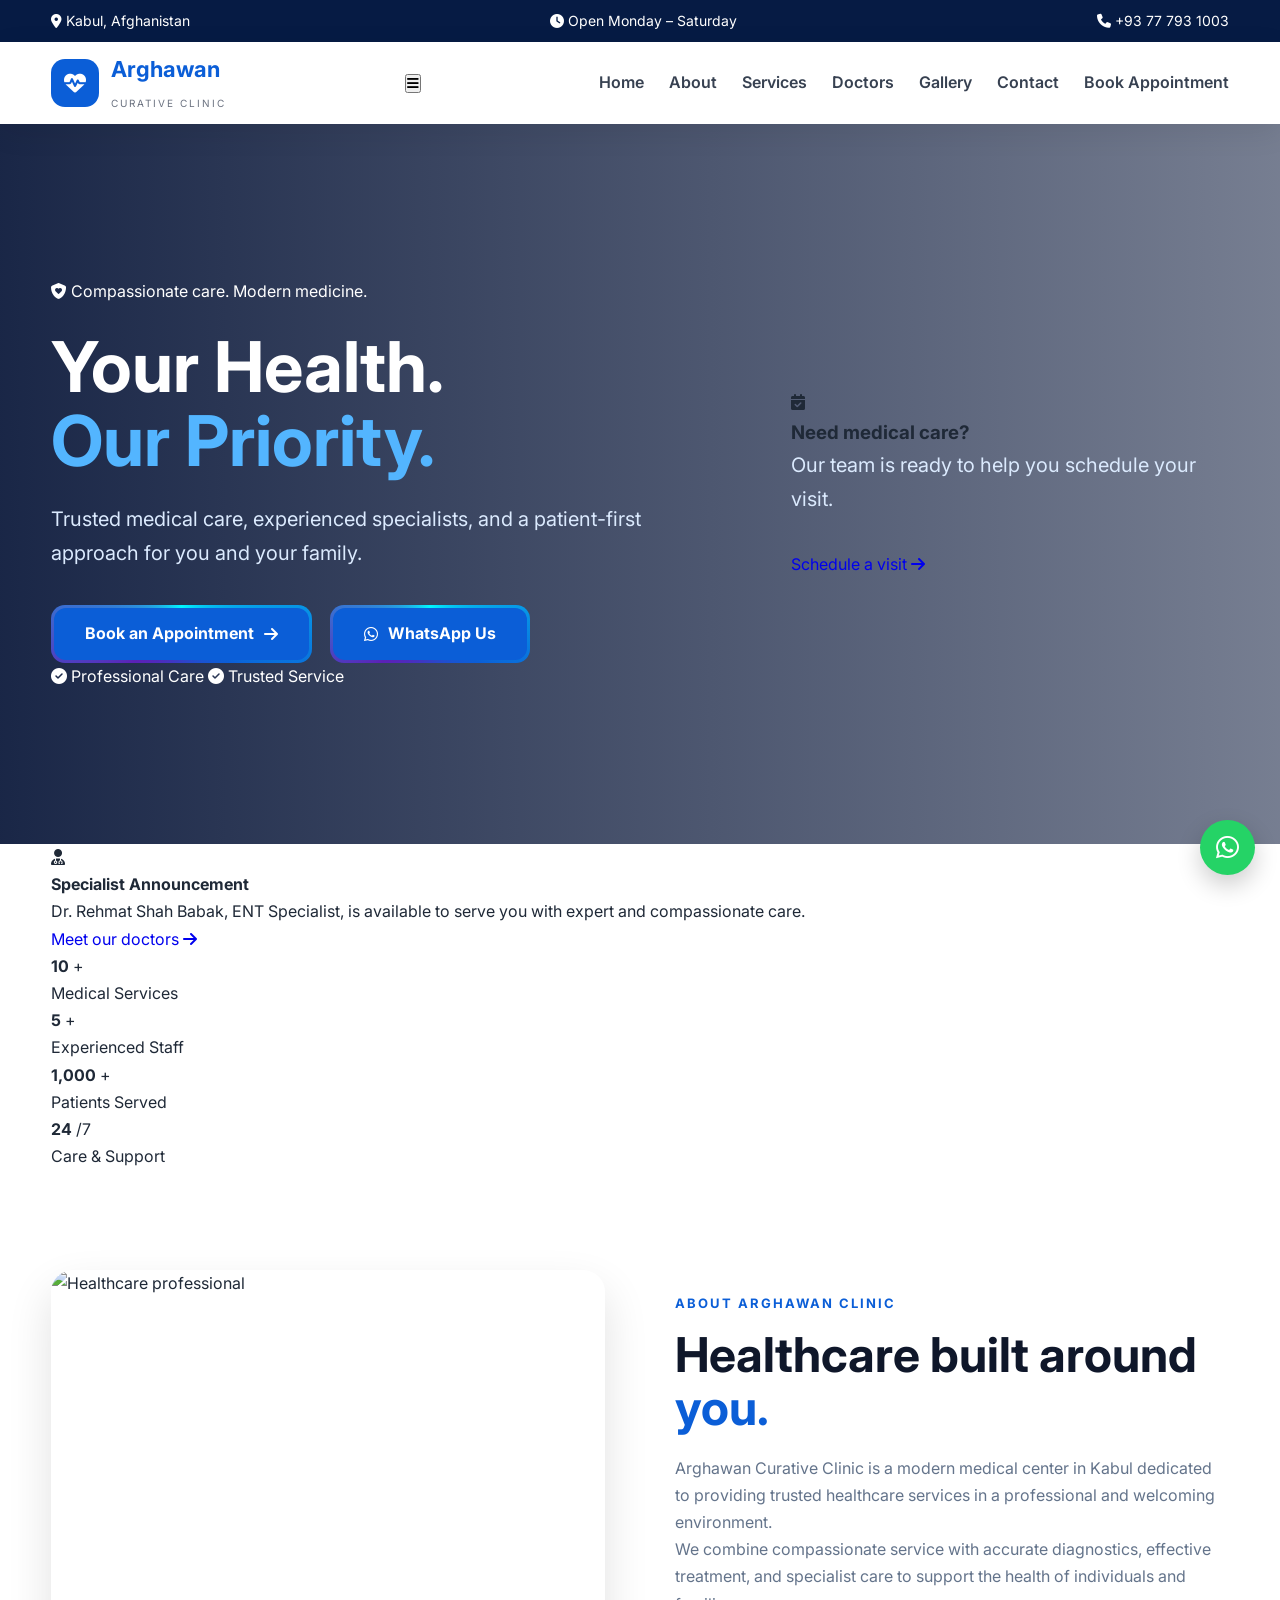
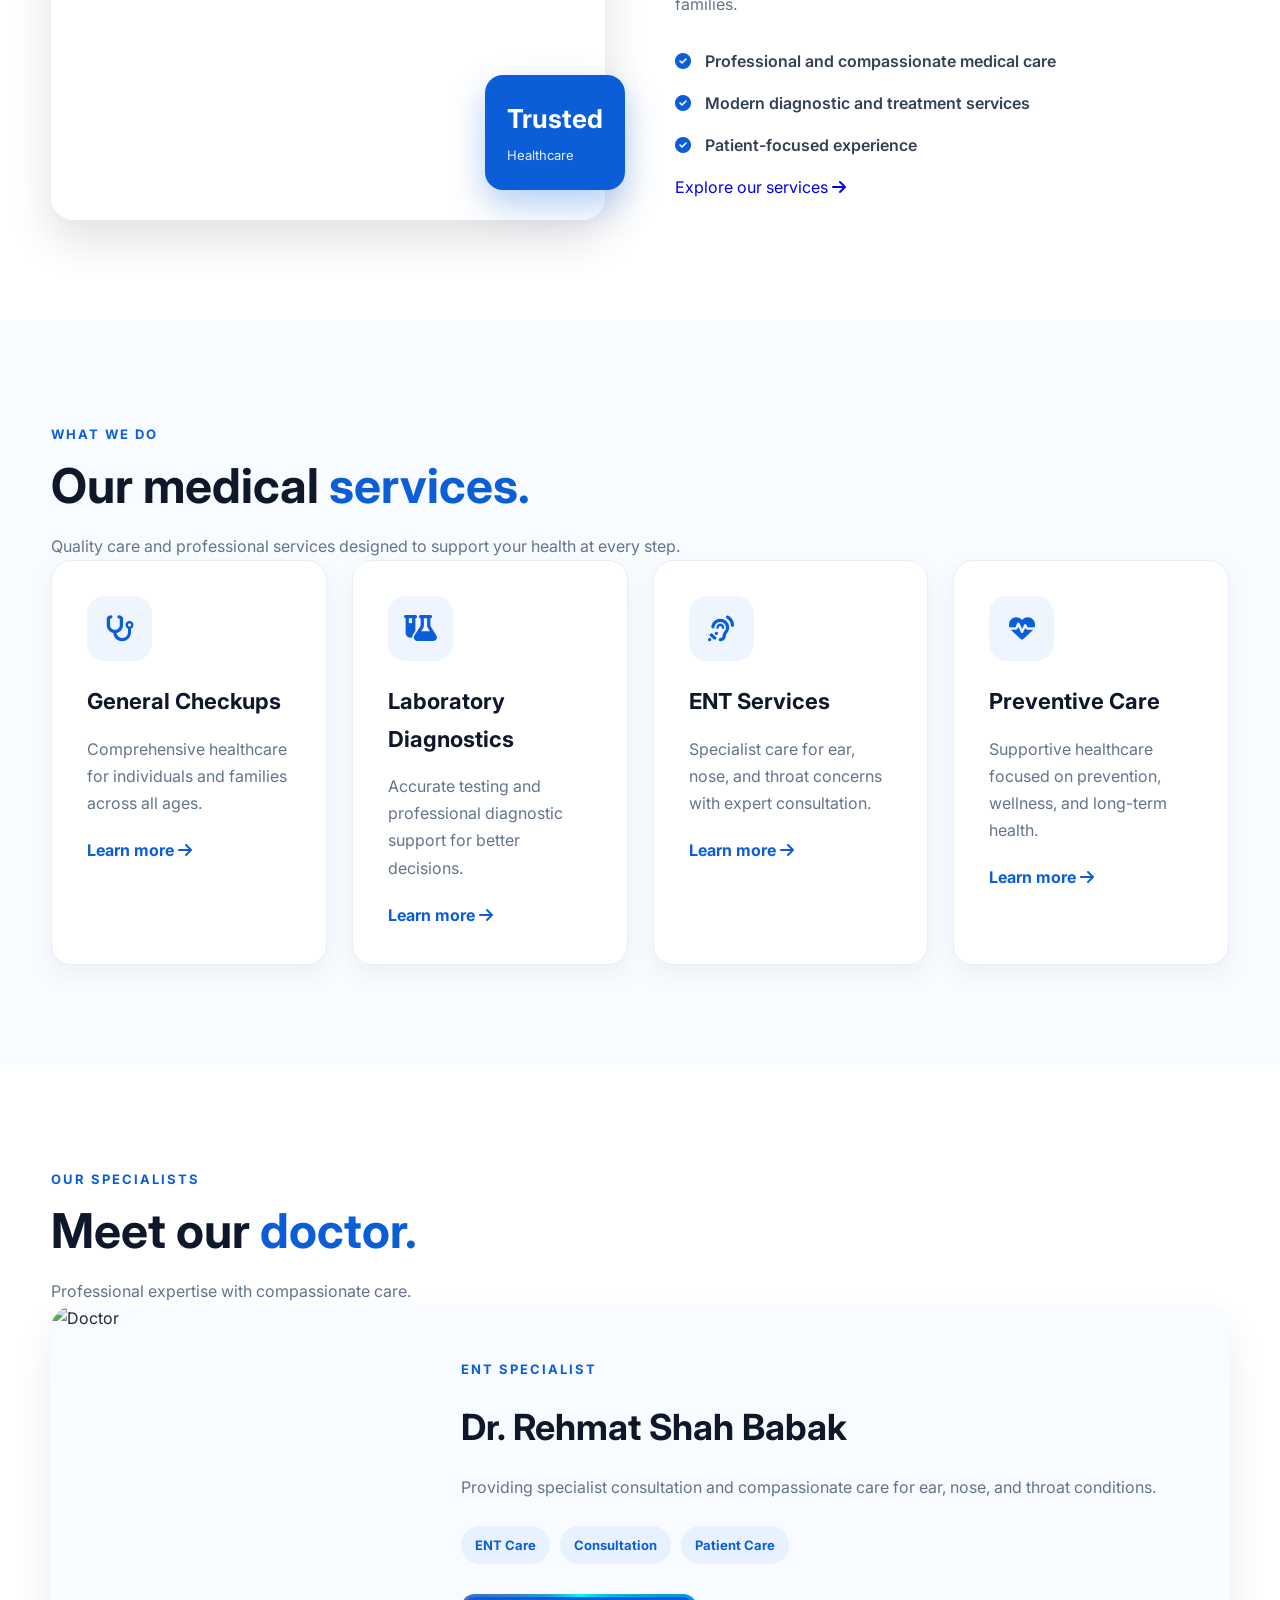
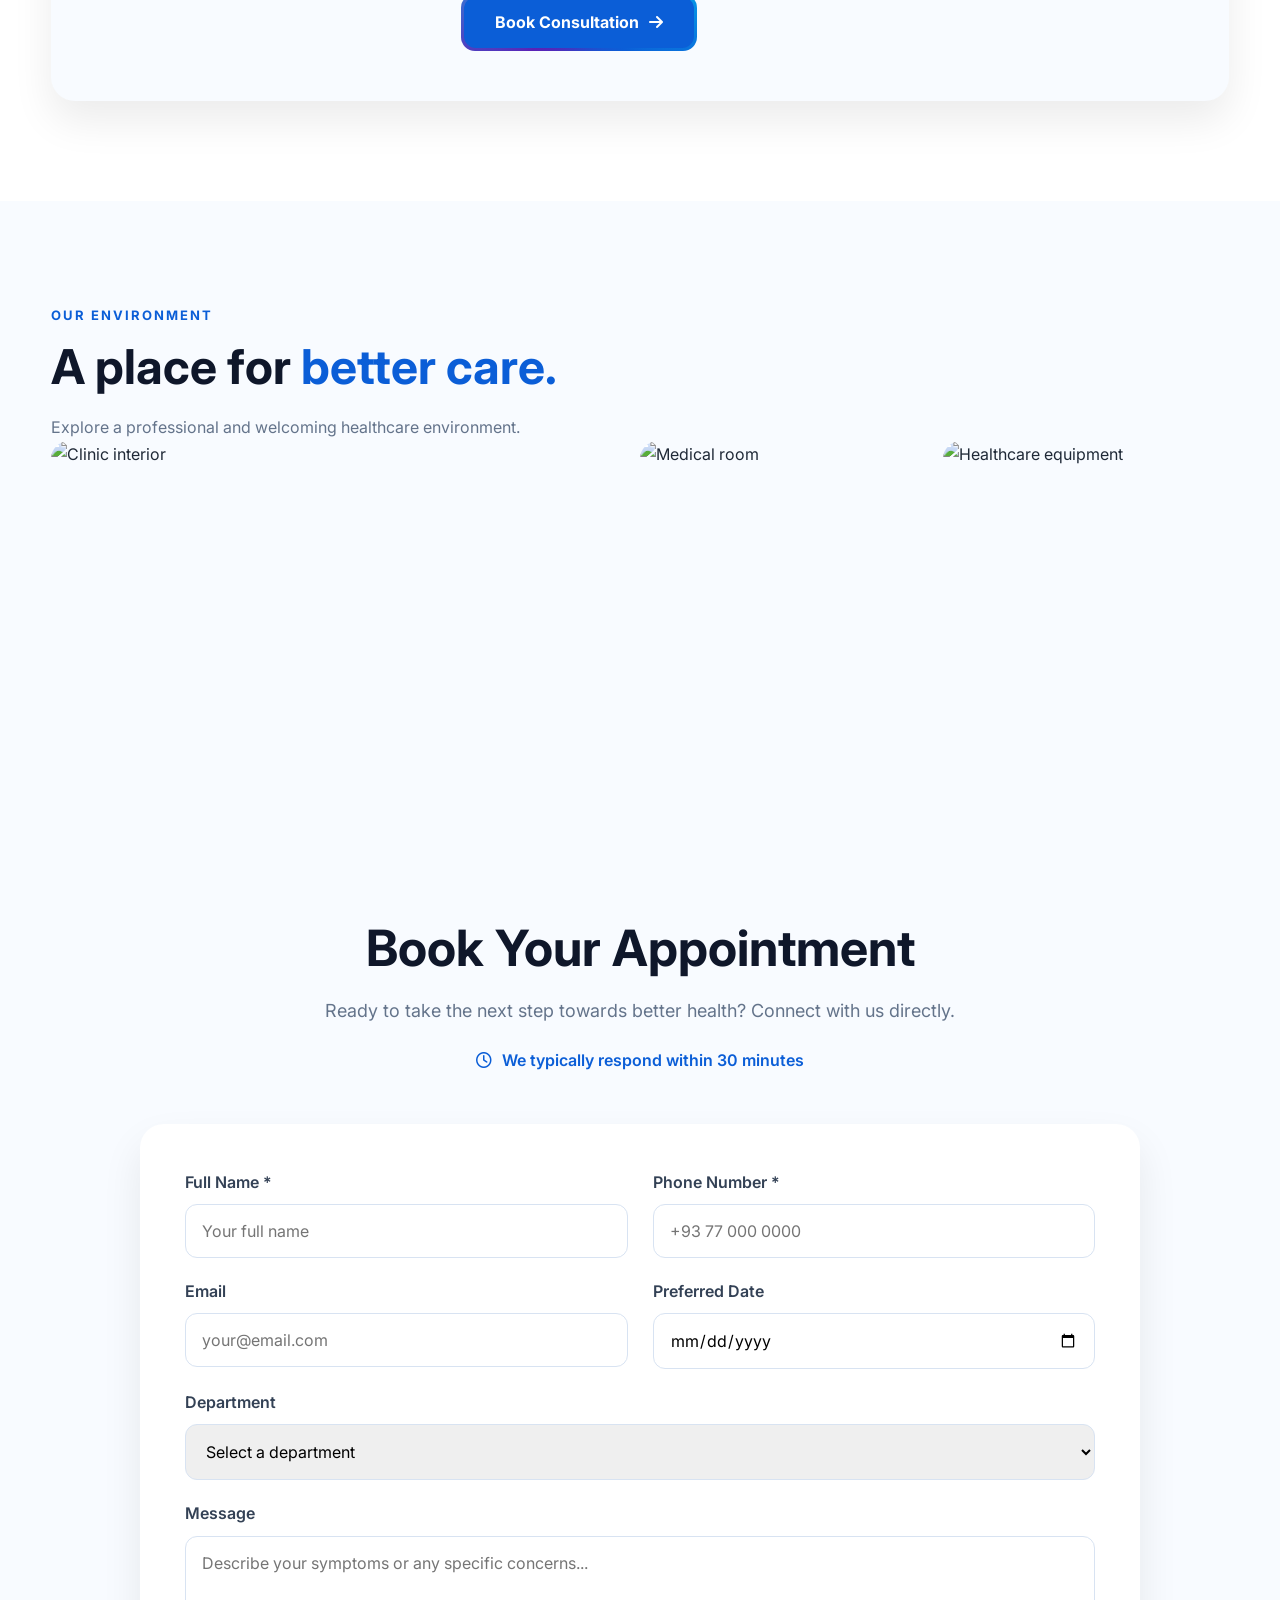
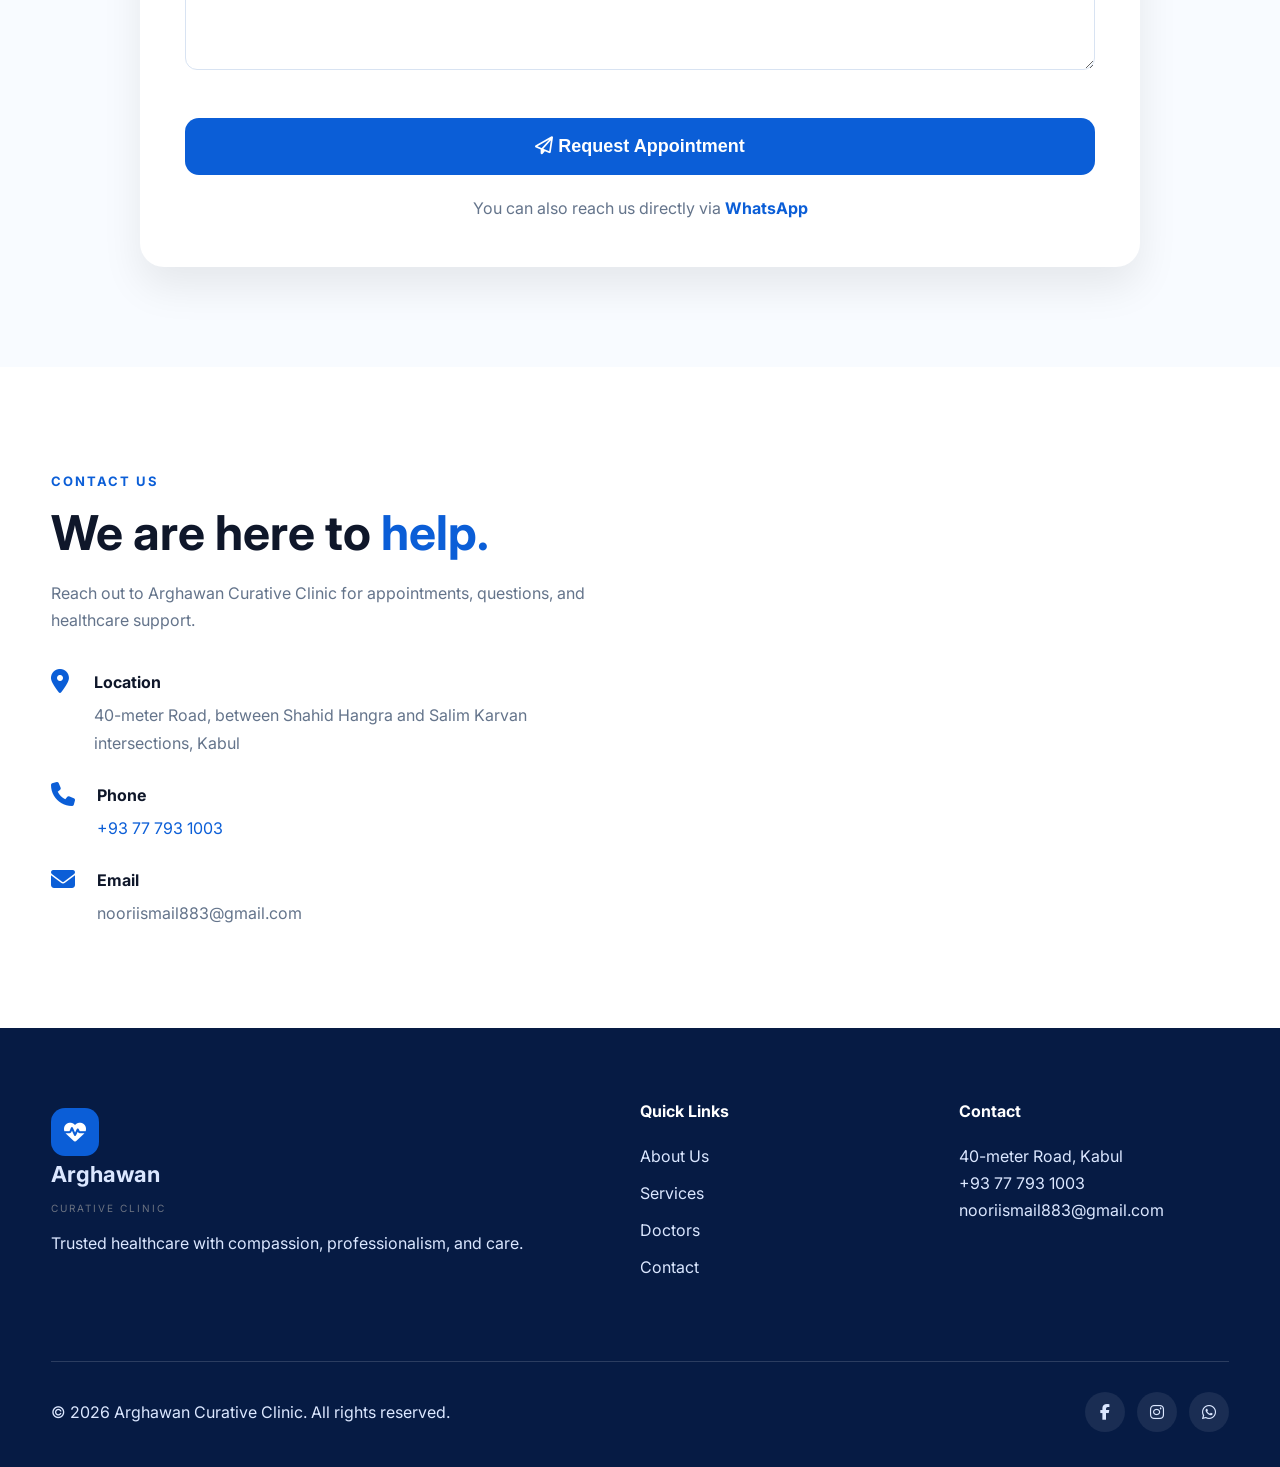
==== commit 3f60096c: "Fix formatting issues in index.html" ====
--- a/index.html
+++ b/index.html
@@ -939,3 +939,4 @@
 
 </body>
 </html>
+
--- a/style.css
+++ b/style.css
@@ -1,33 +1,891 @@
-*{margin:0;padding:0;box-sizing:border-box}html{scroll-behavior:smooth}body{font-family:Inter,Arial,sans-serif;color:#172033;background:#fff;line-height:1.6}.container{width:min(1180px,92%);margin:auto}.topbar{background:#071b3b;color:#dbe8ff;font-size:13px}.topbar-inner{min-height:38px;display:flex;align-items:center;justify-content:space-between;gap:20px}.topbar a{color:#fff}.header{position:sticky;top:0;z-index:100;background:rgba(255,255,255,.96);backdrop-filter:blur(12px);box-shadow:0 5px 25px rgba(10,30,70,.08)}.nav-wrap{height:78px;display:flex;align-items:center;justify-content:space-between}.logo{display:flex;align-items:center;gap:11px;color:#0a2552}.logo-mark{width:44px;height:44px;border-radius:14px;background:#0b5ed7;color:white;display:grid;place-items:center;font-size:21px;box-shadow:0 8px 20px rgba(11,94,215,.25)}.logo strong{display:block;font-size:20px;line-height:1.1}.logo small{display:block;font-size:10px;letter-spacing:1.8px;text-transform:uppercase;color:#66809f}.nav{display:flex;align-items:center;gap:25px}.nav a{font-size:14px;font-weight:600;color:#33415c}.nav a:hover{color:#0b5ed7}.nav-cta{background:#0b5ed7!important;color:#fff!important;padding:12px 19px;border-radius:8px;box-shadow:0 8px 18px rgba(11,94,215,.2)}.menu-toggle{display:none;border:0;background:none;font-size:24px;color:#0a2552}.hero{min-height:650px;display:flex;align-items:center;position:relative;background:url("https://images.unsplash.com/photo-1588776814546-65d7d1954933?auto=format&fit=crop&w=2000&q=90") center/cover}.hero-overlay{position:absolute;inset:0;background:linear-gradient(90deg,rgba(4,22,52,.92),rgba(4,22,52,.52),rgba(4,22,52,.18))}.hero-content{position:relative;z-index:1;display:flex;align-items:center;justify-content:space-between;gap:50px;padding:90px 0}.hero-copy{max-width:700px;color:#fff}.eyebrow,.section-label{display:inline-block;color:#0b5ed7;font-size:12px;font-weight:800;text-transform:uppercase;letter-spacing:1.5px;margin-bottom:14px}.hero .eyebrow{color:#bcd6ff}.hero h1{font-size:clamp(48px,7vw,82px);line-height:1.05;letter-spacing:-3px;margin-bottom:22px}.hero h1 span,h2 span{color:#4ca4ff}.hero p{font-size:19px;max-width:590px;color:#d9e5f6;margin-bottom:30px}.hero-actions{display:flex;gap:13px;flex-wrap:wrap}.btn{display:inline-flex;align-items:center;justify-content:center;gap:10px;border:0;cursor:pointer;font-weight:700;padding:14px 21px;border-radius:8px;transition:.25s}.btn:hover{transform:translateY(-2px)}.btn-primary{background:#0b5ed7;color:#fff;box-shadow:0 10px 25px rgba(11,94,215,.2)}.btn-light{background:#fff;color:#0b5ed7}.btn-white{background:#fff;color:#0b5ed7}.btn-outline-white{border:1px solid rgba(255,255,255,.7);color:#fff}.hero-trust{display:flex;gap:22px;margin-top:28px;font-size:13px;color:#dbe8ff}.hero-trust i{color:#61c1ff}.hero-card{width:300px;background:rgba(255,255,255,.95);padding:28px;border-radius:16px;box-shadow:0 20px 50px rgba(0,0,0,.2)}.card-icon{width:52px;height:52px;background:#eaf3ff;color:#0b5ed7;border-radius:13px;display:grid;place-items:center;font-size:23px;margin-bottom:20px}.hero-card h3{font-size:22px;color:#0a2552;margin-bottom:8px}.hero-card p{color:#64748b;font-size:14px;margin-bottom:17px}.hero-card a,.text-link,.service-card a{color:#0b5ed7;font-weight:700;font-size:14px}.announcement{background:#f4f8ff;border-bottom:1px solid #e2ebf8}.announcement-inner{display:flex;align-items:center;gap:17px;padding:18px 0}.announcement-icon{width:46px;height:46px;border-radius:50%;background:#dcecff;color:#0b5ed7;display:grid;place-items:center}.announcement strong{font-size:12px;text-transform:uppercase;color:#0b5ed7;letter-spacing:1px}.announcement p{font-size:14px;color:#4b5c75}.announcement a{margin-left:auto;color:#0b5ed7;font-weight:700;font-size:13px}.stats{background:#0b5ed7;color:#fff}.stats-grid{display:grid;grid-template-columns:repeat(4,1fr);padding:30px 0}.stat{text-align:center;border-right:1px solid rgba(255,255,255,.2)}.stat:last-child{border:0}.stat strong{font-size:38px;line-height:1}.stat span{font-size:26px;font-weight:700}.stat p{font-size:12px;color:#cfe1ff;margin-top:6px}.section{padding:100px 0}.two-col{display:grid;grid-template-columns:1fr 1fr;gap:80px;align-items:center}.section-image{position:relative}.section-image img{width:100%;height:500px;object-fit:cover;border-radius:18px;display:block}.experience-badge{position:absolute;right:-20px;bottom:28px;background:#0b5ed7;color:#fff;padding:18px 25px;border-radius:12px;box-shadow:0 15px 30px rgba(11,94,215,.25)}.experience-badge strong,.experience-badge span{display:block}.experience-badge span{font-size:12px;color:#d6e7ff}.section-copy h2,.section-heading h2{font-size:clamp(34px,4vw,52px);line-height:1.12;letter-spacing:-1.5px;color:#0a2552;margin-bottom:20px}.section-copy p{color:#68768b;margin-bottom:15px}.check-list{list-style:none;margin:24px 0}.check-list li{margin:12px 0;color:#33415c;font-weight:600;font-size:14px}.check-list i{color:#0b5ed7;margin-right:9px}.services{background:#f6f9fd}.section-heading{display:flex;justify-content:space-between;align-items:end;margin-bottom:45px}.section-heading>p{max-width:360px;color:#68768b}.center{display:block;text-align:center}.center>p{margin:auto}.service-grid{display:grid;grid-template-columns:repeat(4,1fr);gap:18px}.service-card{background:#fff;border:1px solid #e8eef6;padding:28px;border-radius:15px;transition:.3s}.service-card:hover{transform:translateY(-8px);box-shadow:0 18px 35px rgba(10,35,80,.1);border-color:#cfe1ff}.service-icon{width:55px;height:55px;border-radius:14px;background:#eaf3ff;color:#0b5ed7;display:grid;place-items:center;font-size:23px;margin-bottom:22px}.service-card h3{font-size:18px;color:#0a2552;margin-bottom:10px}.service-card p{color:#718096;font-size:14px;margin-bottom:20px}.doctor-section{background:#fff}.doctor-card{display:grid;grid-template-columns:330px 1fr;max-width:850px;margin:0 auto;background:#f6f9fd;border-radius:20px;overflow:hidden}.doctor-photo img{width:100%;height:100%;min-height:360px;object-fit:cover}.doctor-info{padding:45px}.doctor-role{color:#0b5ed7;font-size:12px;font-weight:800;text-transform:uppercase;letter-spacing:1px}.doctor-info h3{font-size:31px;color:#0a2552;margin:8px 0 15px}.doctor-info p{color:#68768b;margin-bottom:20px}.doctor-tags{display:flex;gap:8px;flex-wrap:wrap;margin-bottom:25px}.doctor-tags span{background:#e5efff;color:#0b5ed7;border-radius:50px;padding:6px 11px;font-size:11px;font-weight:700}.gallery{background:#f6f9fd}.gallery-grid{display:grid;grid-template-columns:2fr 1fr 1fr;gap:15px}.gallery-grid img{width:100%;height:270px;object-fit:cover;border-radius:15px}.gallery-grid .gallery-large{height:270px}.appointment{padding-top:30px}.appointment-box{background:linear-gradient(110deg,#0a2552,#0b5ed7);color:#fff;border-radius:20px;padding:48px 55px;display:flex;justify-content:space-between;align-items:center;gap:30px}.appointment-box h2{font-size:35px;line-height:1.15;margin:8px 0 10px}.appointment-box p{color:#d9e7ff}.appointment-actions{display:flex;gap:10px;flex-wrap:wrap}.contact-grid{align-items:start}.contact-list{margin-top:28px;display:grid;gap:22px}.contact-list>div{display:flex;gap:15px}.contact-list>div>i{color:#0b5ed7;font-size:20px;margin-top:4px;width:22px}.contact-list strong{color:#0a2552}.contact-list p{font-size:14px;margin:2px 0}.contact-list a{color:#0b5ed7}.contact-form{background:#f6f9fd;padding:32px;border-radius:17px}.contact-form h3{font-size:24px;color:#0a2552;margin-bottom:22px}.contact-form label{display:block;font-size:13px;font-weight:700;color:#33415c;margin-bottom:15px}.contact-form input,.contact-form textarea{display:block;width:100%;margin-top:7px;padding:13px 14px;border:1px solid #dbe4ef;border-radius:8px;font:inherit;outline:none;background:#fff}.contact-form input:focus,.contact-form textarea:focus{border-color:#0b5ed7}.contact-form .btn{width:100%}.form-message{font-size:13px;margin-top:12px;text-align:center}.footer{background:#071b3b;color:#b9c8dc;padding:60px 0 20px}.footer-grid{display:grid;grid-template-columns:2fr 1fr 1.3fr;gap:50px;padding-bottom:45px}.footer-logo{color:#fff;margin-bottom:18px}.footer-grid>div>p{font-size:13px;max-width:280px}.footer h4{color:#fff;margin-bottom:15px}.footer-grid a,.footer-grid p{display:block;color:#b9c8dc;font-size:13px;margin:8px 0}.footer-grid a:hover{color:#fff}.footer-bottom{border-top:1px solid rgba(255,255,255,.12);padding-top:20px;display:flex;justify-content:space-between;align-items:center;font-size:12px}.socials{display:flex;gap:10px}.socials a{width:32px;height:32px;border:1px solid rgba(255,255,255,.2);border-radius:50%;display:grid;place-items:center;color:#fff}.floating-whatsapp,.back-top{position:fixed;z-index:90;width:52px;height:52px;border-radius:50%;display:grid;place-items:center;color:#fff;border:0;cursor:pointer;box-shadow:0 10px 25px rgba(0,0,0,.2)}.floating-whatsapp{right:24px;bottom:24px;background:#25d366;font-size:25px}.back-top{right:24px;bottom:88px;background:#0b5ed7;opacity:0;pointer-events:none;transition:.3s}.back-top.show{opacity:1;pointer-events:auto}.reveal{opacity:0;transform:translateY(25px);transition:.7s ease}.reveal.visible{opacity:1;transform:none}@media(max-width:950px){.nav{gap:14px}.service-grid{grid-template-columns:repeat(2,1fr)}.hero-card{display:none}.two-col{gap:45px}.gallery-grid{grid-template-columns:1fr 1fr}.gallery-large{grid-column:span 2}.footer-grid{grid-template-columns:1fr 1fr}}@media(max-width:720px){.topbar-inner{justify-content:center}.topbar-inner span:nth-child(2){display:none}.nav{display:none;position:absolute;left:4%;right:4%;top:72px;background:#fff;padding:18px;border-radius:12px;box-shadow:0 15px 30px rgba(10,35,80,.12);flex-direction:column;align-items:stretch}.nav.open{display:flex}.nav a{padding:9px}.menu-toggle{display:block}.hero{min-height:600px}.hero-content{padding:70px 0}.hero h1{letter-spacing:-2px}.hero p{font-size:16px}.stats-grid{grid-template-columns:1fr 1fr;gap:25px}.stat{border:0}.section{padding:70px 0}.two-col{grid-template-columns:1fr}.section-image img{height:360px}.experience-badge{right:10px}.section-heading{display:block}.section-heading>p{margin-top:15px}.service-grid{grid-template-columns:1fr}.doctor-card{grid-template-columns:1fr}.doctor-photo img{height:330px}.doctor-info{padding:28px}.appointment-box{padding:32px 25px;display:block}.appointment-actions{margin-top:25px}.gallery-grid{grid-template-columns:1fr}.gallery-large{grid-column:auto}.gallery-grid img,.gallery-grid .gallery-large{height:230px}.footer-grid{grid-template-columns:1fr;gap:30px}.footer-bottom{display:block}.socials{margin-top:15px}.announcement-inner{align-items:flex-start;flex-wrap:wrap}.announcement a{margin-left:63px}}
-
-/* Professional appointment page */
-.appointment-page{background:linear-gradient(135deg,#effff9 0%,#f4fffb 45%,#e8fff7 100%);padding:85px 0 70px}
-.appointment-page-inner{max-width:1180px}
-.appointment-heading{text-align:center;margin-bottom:65px}
-.appointment-heading h2{font-size:clamp(44px,6vw,76px);line-height:1.05;letter-spacing:-2px;color:#111827;margin-bottom:30px}
-.appointment-heading p{font-size:clamp(20px,2.3vw,31px);line-height:1.35;color:#526074}
-.response-time{display:flex;justify-content:center;align-items:center;gap:14px;color:#6b7789;font-size:22px;margin-top:30px}
-.response-time i{font-size:28px}
-.appointment-form{background:#fff;border-radius:0 0 34px 34px;padding:68px 50px 48px;box-shadow:0 22px 45px rgba(21,75,62,.14)}
-.form-row{display:grid;grid-template-columns:1fr 1fr;gap:36px}
-.appointment-form label{display:block;text-align:center;font-size:21px;font-weight:700;color:#364152;margin-bottom:38px}
-.appointment-form input,.appointment-form select,.appointment-form textarea{display:block;width:100%;margin-top:17px;padding:21px 20px;border:1px solid #e0e4e8;border-radius:17px;background:#fff;color:#222;font:inherit;font-size:20px;box-shadow:0 2px 5px rgba(0,0,0,.05);outline:none}
-.appointment-form input:focus,.appointment-form select:focus,.appointment-form textarea:focus{border-color:#14b887;box-shadow:0 0 0 3px rgba(20,184,135,.12)}
-.appointment-form textarea{resize:vertical;text-align:left}
-.appointment-submit{width:100%;border:0;border-radius:18px;padding:21px;background:#12b985;color:#fff;font-size:25px;font-weight:700;cursor:pointer;box-shadow:0 12px 24px rgba(18,185,133,.22);transition:.25s}
-.appointment-submit:hover{transform:translateY(-2px);background:#0eaa7a}
-.whatsapp-note{text-align:center;color:#6b7789;font-size:20px;margin-top:25px}
-.whatsapp-note a{color:#079d6d;font-weight:800}
-@media(max-width:720px){
-  .appointment-page{padding:55px 0 45px}
-  .appointment-heading h2{font-size:42px}
-  .appointment-heading p{font-size:19px}
-  .desktop-break{display:none}
-  .response-time{font-size:16px}
-  .form-row{grid-template-columns:1fr;gap:0}
-  .appointment-form{padding:38px 20px 30px;border-radius:0 0 24px 24px}
-  .appointment-form label{font-size:18px;margin-bottom:25px}
-  .appointment-form input,.appointment-form select,.appointment-form textarea{font-size:16px;padding:17px}
-  .appointment-submit{font-size:19px}
-  .whatsapp-note{font-size:16px}
-}
+/* ==========================================
+   ARGHAWAN CURATIVE CLINIC
+   Professional Medical Website
+========================================== */
+
+*{
+    margin:0;
+    padding:0;
+    box-sizing:border-box;
+}
+
+html{
+    scroll-behavior:smooth;
+}
+
+body{
+    font-family:'Inter',sans-serif;
+    background:#ffffff;
+    color:#1f2937;
+    line-height:1.7;
+}
+
+img{
+    max-width:100%;
+    display:block;
+}
+
+a{
+    text-decoration:none;
+}
+
+.container{
+    width:min(1200px,92%);
+    margin:auto;
+}
+
+/* ===========================
+   TOP BAR
+=========================== */
+
+.topbar{
+    background:#061b44;
+    color:#fff;
+    font-size:14px;
+}
+
+.topbar-inner{
+    display:flex;
+    justify-content:space-between;
+    align-items:center;
+    min-height:42px;
+}
+
+.topbar a{
+    color:#fff;
+}
+
+/* ===========================
+   HEADER
+=========================== */
+
+.header{
+    position:sticky;
+    top:0;
+    z-index:1000;
+    background:#fff;
+    box-shadow:0 8px 30px rgba(0,0,0,.08);
+}
+
+.nav-wrap{
+    display:flex;
+    justify-content:space-between;
+    align-items:center;
+    height:82px;
+}
+
+.logo{
+    display:flex;
+    align-items:center;
+    gap:12px;
+    color:#0b5ed7;
+}
+
+.logo-mark{
+    width:48px;
+    height:48px;
+    border-radius:14px;
+    display:grid;
+    place-items:center;
+    background:#0b5ed7;
+    color:#fff;
+    font-size:22px;
+}
+
+.logo strong{
+    display:block;
+    font-size:22px;
+}
+
+.logo small{
+    color:#6b7280;
+    letter-spacing:2px;
+    text-transform:uppercase;
+    font-size:10px;
+}
+
+.nav{
+    display:flex;
+    align-items:center;
+    gap:25px;
+}
+
+.nav a{
+    color:#374151;
+    font-weight:600;
+    transition:.3s;
+}
+
+.nav a:hover{
+    color:#0b5ed7;
+}
+
+/* ===========================
+   BUTTONS
+=========================== */
+
+.btn{
+    position:relative;
+    display:inline-flex;
+    align-items:center;
+    justify-content:center;
+    gap:10px;
+    padding:15px 34px;
+    border-radius:14px;
+    border:none;
+    cursor:pointer;
+    color:#fff;
+    font-weight:700;
+    overflow:hidden;
+    transition:.35s;
+    z-index:1;
+}
+
+.btn::before{
+
+    content:"";
+
+    position:absolute;
+
+    inset:-3px;
+
+    border-radius:16px;
+
+    background:conic-gradient(
+
+        #00f7ff,
+
+        #0b5ed7,
+
+        #5b21b6,
+
+        #00f7ff
+
+    );
+
+    animation:borderSpin 3s linear infinite;
+
+    z-index:-2;
+
+}
+
+.btn::after{
+
+    content:"";
+
+    position:absolute;
+
+    inset:3px;
+
+    border-radius:12px;
+
+    background:#0b5ed7;
+
+    z-index:-1;
+
+}
+
+.btn:hover{
+
+    transform:translateY(-4px);
+
+    box-shadow:
+    0 0 20px rgba(0,247,255,.5),
+    0 0 40px rgba(11,94,215,.3);
+
+}
+
+.btn:active{
+
+    transform:scale(.97);
+
+}
+
+@keyframes borderSpin{
+
+    from{
+
+        transform:rotate(0deg);
+
+    }
+
+    to{
+
+        transform:rotate(360deg);
+
+    }
+
+}
+
+/* ===========================
+   HERO
+=========================== */
+
+.hero{
+
+    position:relative;
+
+    min-height:720px;
+
+    display:flex;
+
+    align-items:center;
+
+    background:url("https://images.unsplash.com/photo-1588776814546-65d7d1954933?auto=format&fit=crop&w=2000&q=80")
+    center/cover;
+
+}
+
+.hero-overlay{
+
+    position:absolute;
+
+    inset:0;
+
+    background:linear-gradient(
+        90deg,
+        rgba(6,20,55,.92),
+        rgba(6,20,55,.55)
+    );
+
+}
+
+.hero-content{
+
+    position:relative;
+
+    z-index:2;
+
+    display:flex;
+
+    justify-content:space-between;
+
+    align-items:center;
+
+    gap:60px;
+
+    padding:90px 0;
+
+}
+
+.hero-copy{
+
+    max-width:680px;
+
+    color:white;
+
+}
+
+.hero h1{
+
+    font-size:70px;
+
+    line-height:1.05;
+
+    margin:25px 0;
+
+}
+
+.hero h1 span{
+
+    color:#53b5ff;
+
+}
+
+.hero p{
+
+    color:#dbeafe;
+
+    font-size:20px;
+
+    margin-bottom:35px;
+
+}
+
+.hero-actions{
+
+    display:flex;
+
+    gap:18px;
+
+    flex-wrap:wrap;
+
+}/* ==========================================
+   SECTIONS
+========================================== */
+
+.section{
+    padding:100px 0;
+}
+
+.section-label{
+    display:inline-block;
+    color:#0b5ed7;
+    text-transform:uppercase;
+    letter-spacing:2px;
+    font-size:13px;
+    font-weight:700;
+    margin-bottom:15px;
+}
+
+.section h2{
+    font-size:48px;
+    color:#0f172a;
+    line-height:1.1;
+    margin-bottom:20px;
+}
+
+.section h2 span{
+    color:#0b5ed7;
+}
+
+.section p{
+    color:#64748b;
+}
+
+/* ===========================
+   ABOUT
+=========================== */
+
+.two-col{
+    display:grid;
+    grid-template-columns:1fr 1fr;
+    gap:70px;
+    align-items:center;
+}
+
+.section-image{
+    position:relative;
+}
+
+.section-image img{
+    height:550px;
+    width:100%;
+    object-fit:cover;
+    border-radius:22px;
+    box-shadow:0 20px 45px rgba(0,0,0,.12);
+}
+
+.experience-badge{
+    position:absolute;
+    right:-20px;
+    bottom:30px;
+    background:#0b5ed7;
+    color:#fff;
+    padding:22px;
+    border-radius:18px;
+    box-shadow:0 15px 35px rgba(11,94,215,.3);
+}
+
+.experience-badge strong{
+    display:block;
+    font-size:26px;
+}
+
+.experience-badge span{
+    font-size:13px;
+    opacity:.9;
+}
+
+/* ===========================
+   CHECK LIST
+=========================== */
+
+.check-list{
+    list-style:none;
+    margin-top:30px;
+}
+
+.check-list li{
+    margin:15px 0;
+    font-weight:600;
+    color:#334155;
+}
+
+.check-list i{
+    color:#0b5ed7;
+    margin-right:10px;
+}
+
+/* ===========================
+   SERVICES
+=========================== */
+
+.services{
+    background:#f8fbff;
+}
+
+.service-grid{
+    display:grid;
+    grid-template-columns:repeat(4,1fr);
+    gap:25px;
+}
+
+.service-card{
+    background:#fff;
+    border-radius:20px;
+    padding:35px;
+    transition:.35s;
+    border:1px solid #e6eef8;
+    box-shadow:0 10px 25px rgba(0,0,0,.05);
+}
+
+.service-card:hover{
+    transform:translateY(-12px);
+    box-shadow:0 25px 45px rgba(11,94,215,.15);
+}
+
+.service-icon{
+    width:65px;
+    height:65px;
+    display:grid;
+    place-items:center;
+    background:#eef5ff;
+    color:#0b5ed7;
+    border-radius:18px;
+    font-size:26px;
+    margin-bottom:22px;
+}
+
+.service-card h3{
+    margin-bottom:15px;
+    color:#0f172a;
+    font-size:22px;
+}
+
+.service-card p{
+    margin-bottom:20px;
+}
+
+.service-card a{
+    color:#0b5ed7;
+    font-weight:700;
+}
+
+/* ===========================
+   DOCTOR
+=========================== */
+
+.doctor-section{
+    background:white;
+}
+
+.doctor-card{
+    display:grid;
+    grid-template-columns:360px 1fr;
+    overflow:hidden;
+    border-radius:24px;
+    background:#f8fbff;
+    box-shadow:0 20px 40px rgba(0,0,0,.08);
+}
+
+.doctor-photo img{
+    width:100%;
+    height:100%;
+    object-fit:cover;
+}
+
+.doctor-info{
+    padding:50px;
+}
+
+.doctor-role{
+    color:#0b5ed7;
+    text-transform:uppercase;
+    font-size:13px;
+    font-weight:700;
+    letter-spacing:2px;
+}
+
+.doctor-info h3{
+    margin:15px 0;
+    font-size:36px;
+    color:#0f172a;
+}
+
+.doctor-info p{
+    margin-bottom:25px;
+}
+
+.doctor-tags{
+    display:flex;
+    flex-wrap:wrap;
+    gap:10px;
+    margin-bottom:30px;
+}
+
+.doctor-tags span{
+    background:#e8f1ff;
+    color:#0b5ed7;
+    padding:8px 14px;
+    border-radius:50px;
+    font-size:13px;
+    font-weight:700;
+}
+
+/* ===========================
+   GALLERY
+=========================== */
+
+.gallery{
+    background:#f8fbff;
+}
+
+.gallery-grid{
+    display:grid;
+    grid-template-columns:2fr 1fr 1fr;
+    gap:18px;
+}
+
+.gallery-grid img{
+    width:100%;
+    height:280px;
+    object-fit:cover;
+    border-radius:18px;
+    transition:.35s;
+}
+
+.gallery-grid img:hover{
+    transform:scale(1.04);
+}
+
+.gallery-large{
+    height:280px;
+}
+
+/* ===========================
+   REVEAL ANIMATION
+=========================== */
+
+.reveal{
+    opacity:0;
+    transform:translateY(40px);
+    transition:all .8s ease;
+}
+
+.reveal.visible{
+    opacity:1;
+    transform:translateY(0);
+}/* ==========================================
+   APPOINTMENT
+========================================== */
+
+.appointment-page{
+    background:#f8fbff;
+}
+
+.appointment-page-inner{
+    max-width:1000px;
+}
+
+.appointment-heading{
+    text-align:center;
+    margin-bottom:50px;
+}
+
+.appointment-heading h2{
+    font-size:50px;
+    color:#0f172a;
+    margin-bottom:20px;
+}
+
+.appointment-heading p{
+    color:#64748b;
+    font-size:18px;
+}
+
+.response-time{
+    margin-top:20px;
+    display:flex;
+    justify-content:center;
+    align-items:center;
+    gap:10px;
+    color:#0b5ed7;
+    font-weight:600;
+}
+
+.appointment-form{
+    background:#fff;
+    border-radius:24px;
+    padding:45px;
+    box-shadow:0 20px 40px rgba(0,0,0,.08);
+}
+
+.form-row{
+    display:grid;
+    grid-template-columns:1fr 1fr;
+    gap:25px;
+}
+
+.appointment-form label{
+    display:block;
+    margin-bottom:20px;
+    font-weight:600;
+    color:#334155;
+}
+
+.appointment-form input,
+.appointment-form select,
+.appointment-form textarea{
+    width:100%;
+    margin-top:8px;
+    padding:16px;
+    border:1px solid #d8e3f2;
+    border-radius:12px;
+    font-size:16px;
+    font-family:inherit;
+    outline:none;
+    transition:.3s;
+}
+
+.appointment-form input:focus,
+.appointment-form select:focus,
+.appointment-form textarea:focus{
+    border-color:#0b5ed7;
+    box-shadow:0 0 0 4px rgba(11,94,215,.15);
+}
+
+.appointment-form textarea{
+    resize:vertical;
+}
+
+.appointment-submit{
+    width:100%;
+    margin-top:20px;
+    padding:18px;
+    border:none;
+    border-radius:14px;
+    background:#0b5ed7;
+    color:#fff;
+    font-size:18px;
+    font-weight:700;
+    cursor:pointer;
+    transition:.3s;
+}
+
+.appointment-submit:hover{
+    background:#0848b4;
+}
+
+.whatsapp-note{
+    margin-top:20px;
+    text-align:center;
+    color:#64748b;
+}
+
+.whatsapp-note a{
+    color:#0b5ed7;
+    font-weight:700;
+}
+
+/* ===========================
+   CONTACT
+=========================== */
+
+.contact-list{
+    display:grid;
+    gap:25px;
+    margin-top:35px;
+}
+
+.contact-list>div{
+    display:flex;
+    gap:18px;
+}
+
+.contact-list i{
+    color:#0b5ed7;
+    font-size:24px;
+    width:28px;
+}
+
+.contact-list strong{
+    display:block;
+    margin-bottom:6px;
+    color:#0f172a;
+}
+
+.contact-list a{
+    color:#0b5ed7;
+}
+
+/* ===========================
+   FOOTER
+=========================== */
+
+.footer{
+    background:#061b44;
+    color:#dbe7ff;
+    padding:70px 0 25px;
+}
+
+.footer-grid{
+    display:grid;
+    grid-template-columns:2fr 1fr 1fr;
+    gap:50px;
+    padding-bottom:40px;
+}
+
+.footer h4{
+    color:#fff;
+    margin-bottom:18px;
+}
+
+.footer a{
+    color:#dbe7ff;
+    display:block;
+    margin:10px 0;
+    transition:.3s;
+}
+
+.footer a:hover{
+    color:#fff;
+}
+
+.footer-bottom{
+    border-top:1px solid rgba(255,255,255,.15);
+    margin-top:30px;
+    padding-top:20px;
+    display:flex;
+    justify-content:space-between;
+    align-items:center;
+}
+
+.socials{
+    display:flex;
+    gap:12px;
+}
+
+.socials a{
+    width:40px;
+    height:40px;
+    border-radius:50%;
+    background:rgba(255,255,255,.08);
+    display:grid;
+    place-items:center;
+}
+
+/* ===========================
+   FLOATING BUTTONS
+=========================== */
+
+.floating-whatsapp,
+.back-top{
+    position:fixed;
+    right:25px;
+    width:55px;
+    height:55px;
+    border-radius:50%;
+    display:grid;
+    place-items:center;
+    color:#fff;
+    z-index:100;
+    box-shadow:0 10px 25px rgba(0,0,0,.2);
+}
+
+.floating-whatsapp{
+    bottom:25px;
+    background:#25d366;
+    font-size:26px;
+}
+
+.back-top{
+    bottom:90px;
+    background:#0b5ed7;
+    opacity:0;
+    pointer-events:none;
+    transition:.3s;
+}
+
+.back-top.show{
+    opacity:1;
+    pointer-events:auto;
+}
+
+/* ===========================
+   RESPONSIVE
+=========================== */
+
+@media(max-width:992px){
+
+.service-grid{
+grid-template-columns:repeat(2,1fr);
+}
+
+.two-col{
+grid-template-columns:1fr;
+}
+
+.doctor-card{
+grid-template-columns:1fr;
+}
+
+.footer-grid{
+grid-template-columns:1fr 1fr;
+}
+
+.hero-content{
+flex-direction:column;
+}
+
+}
+
+@media(max-width:768px){
+
+.nav{
+display:none;
+}
+
+.hero{
+min-height:600px;
+}
+
+.hero h1{
+font-size:48px;
+}
+
+.hero-actions{
+flex-direction:column;
+}
+
+.btn{
+width:100%;
+}
+
+.form-row{
+grid-template-columns:1fr;
+}
+
+.service-grid{
+grid-template-columns:1fr;
+}
+
+.gallery-grid{
+grid-template-columns:1fr;
+}
+
+.gallery-large{
+height:240px;
+}
+
+.gallery-grid img{
+height:240px;
+}
+
+.footer-grid{
+grid-template-columns:1fr;
+}
+
+.footer-bottom{
+flex-direction:column;
+gap:15px;
+text-align:center;
+}
+
+.topbar-inner{
+flex-direction:column;
+padding:10px 0;
+gap:6px;
+}
+
+}
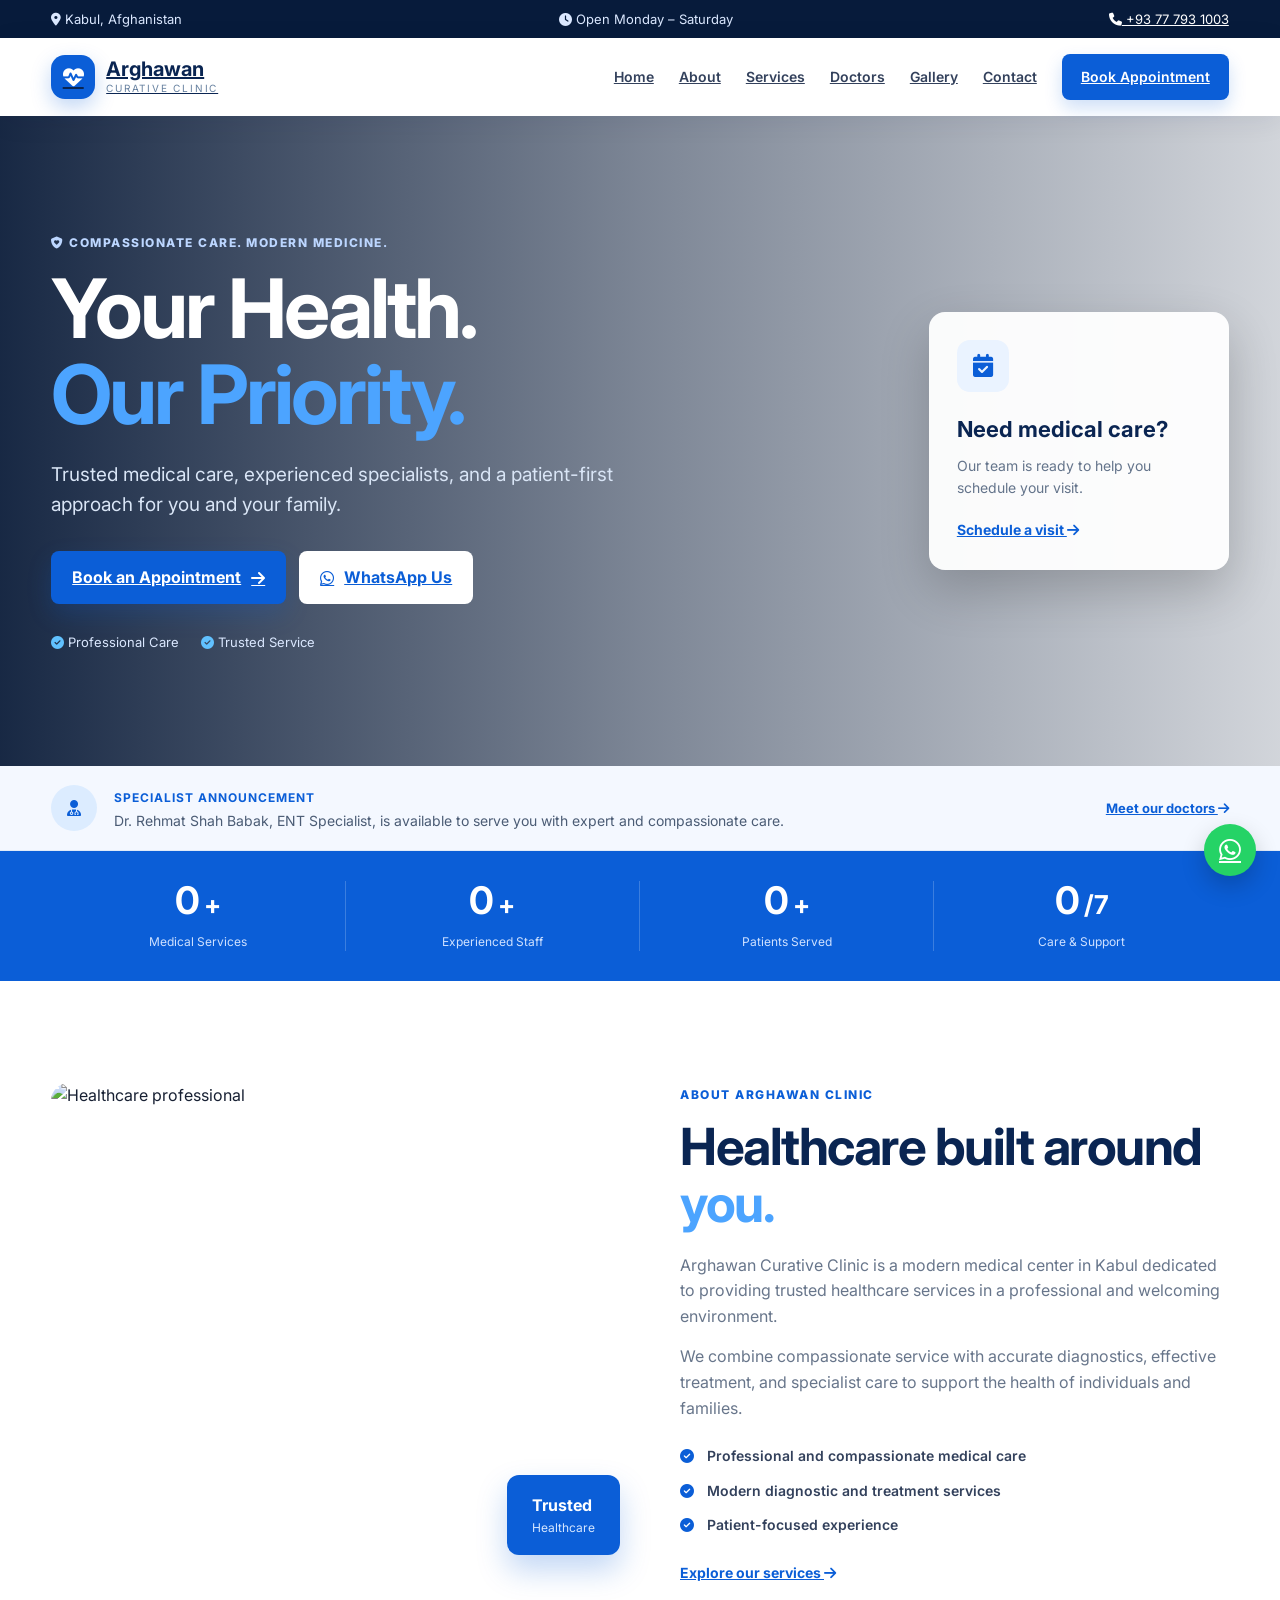
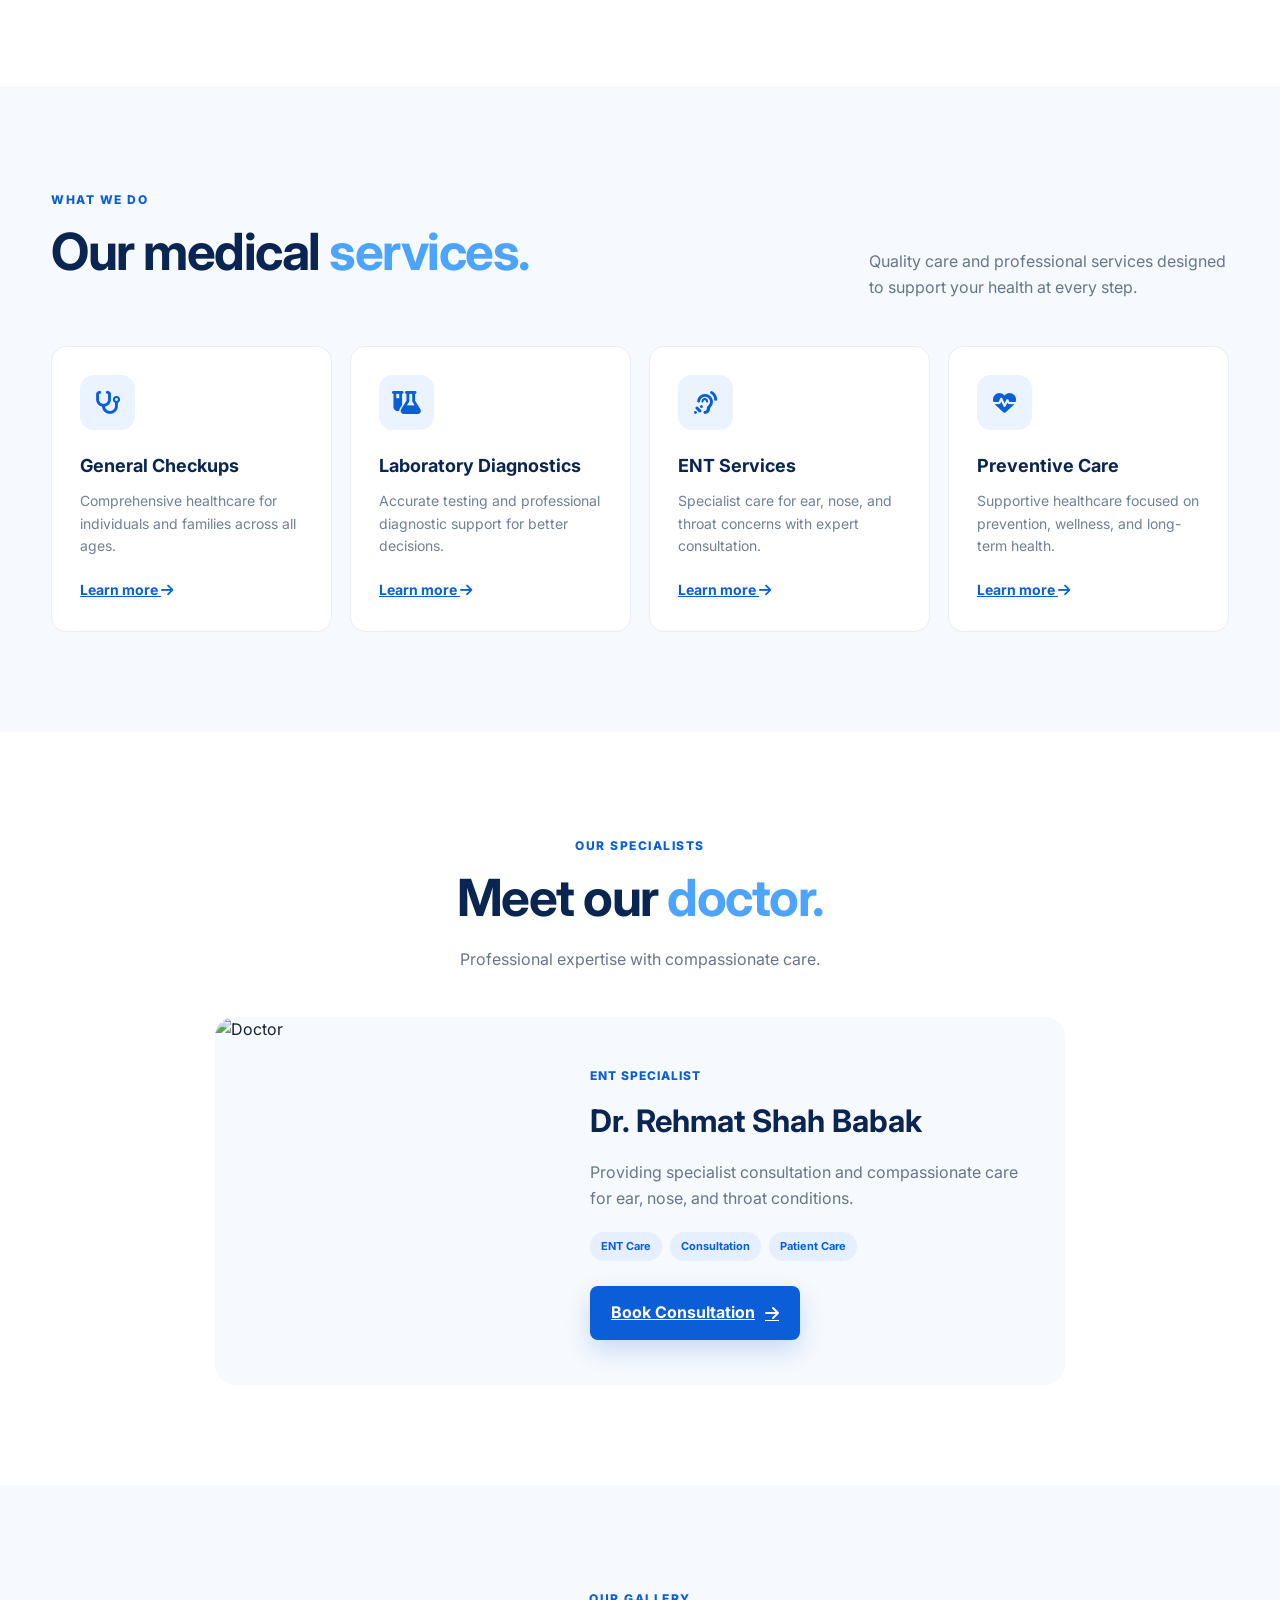
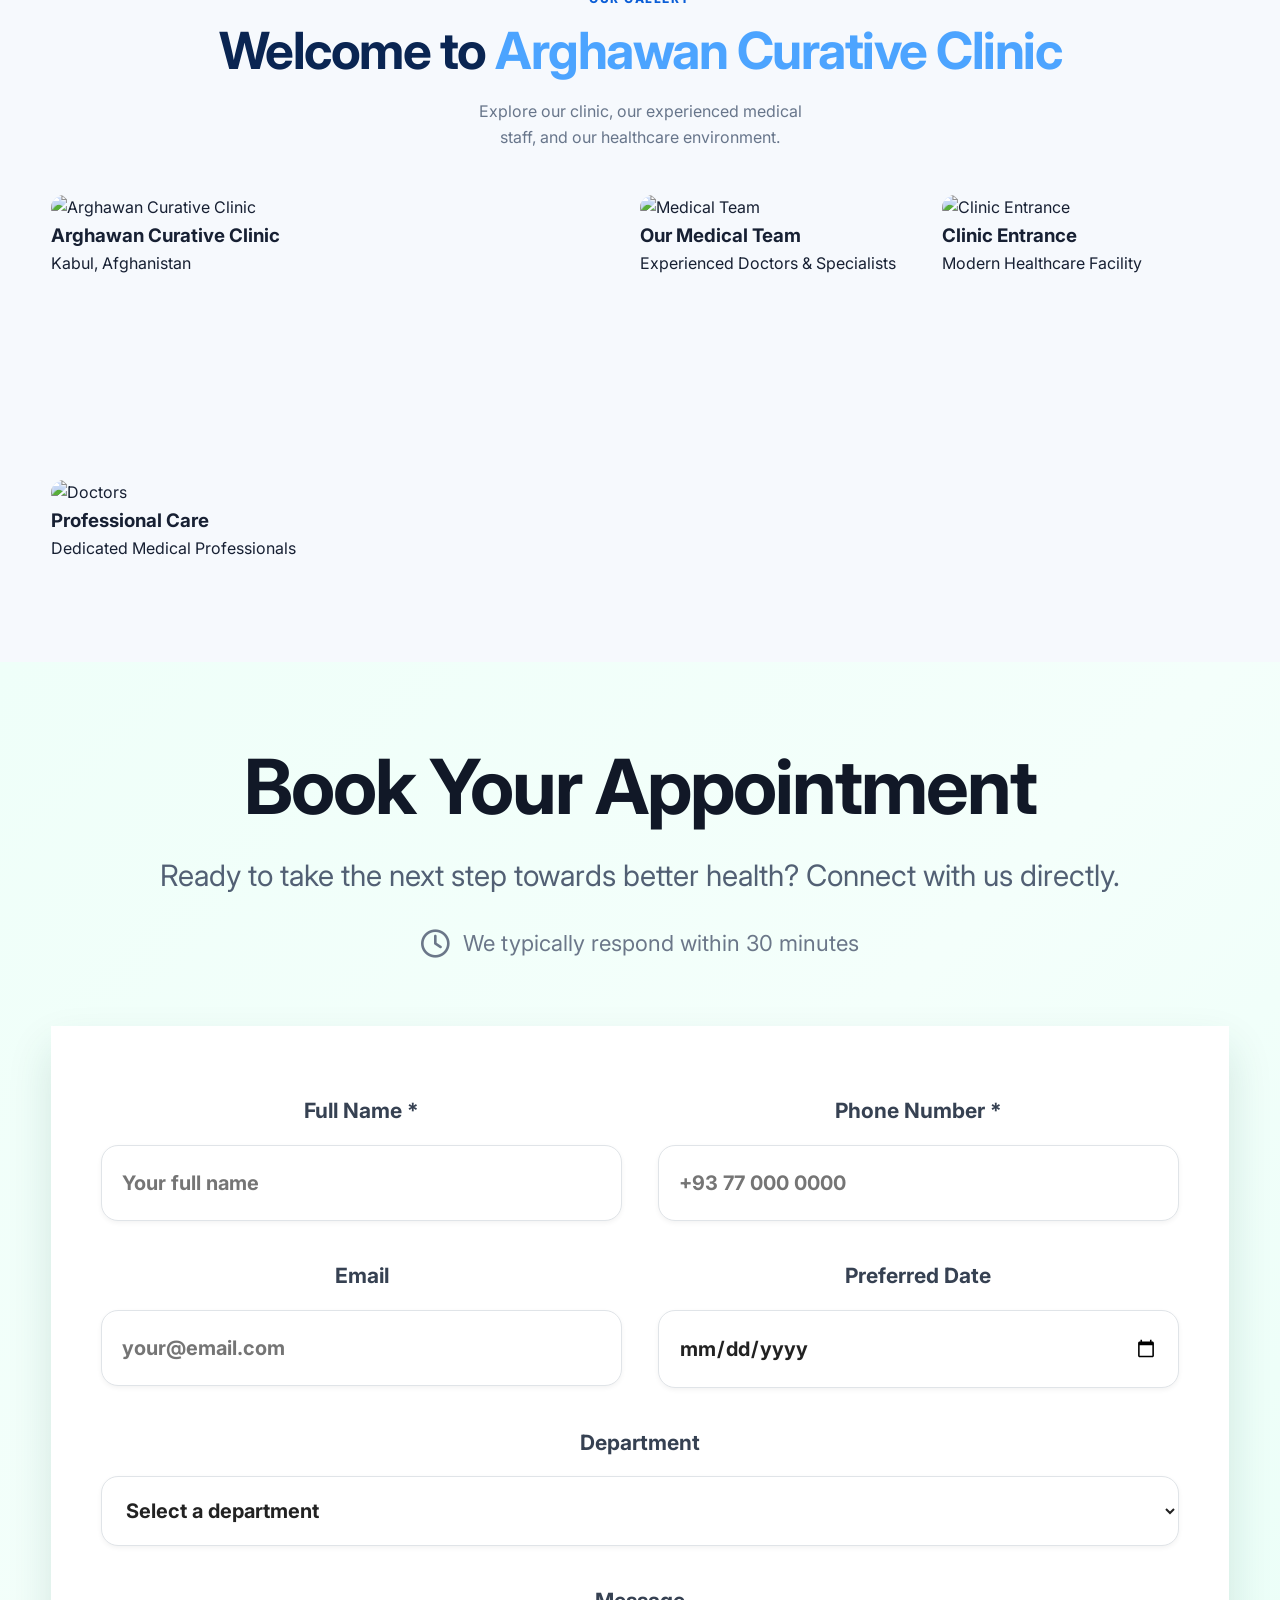
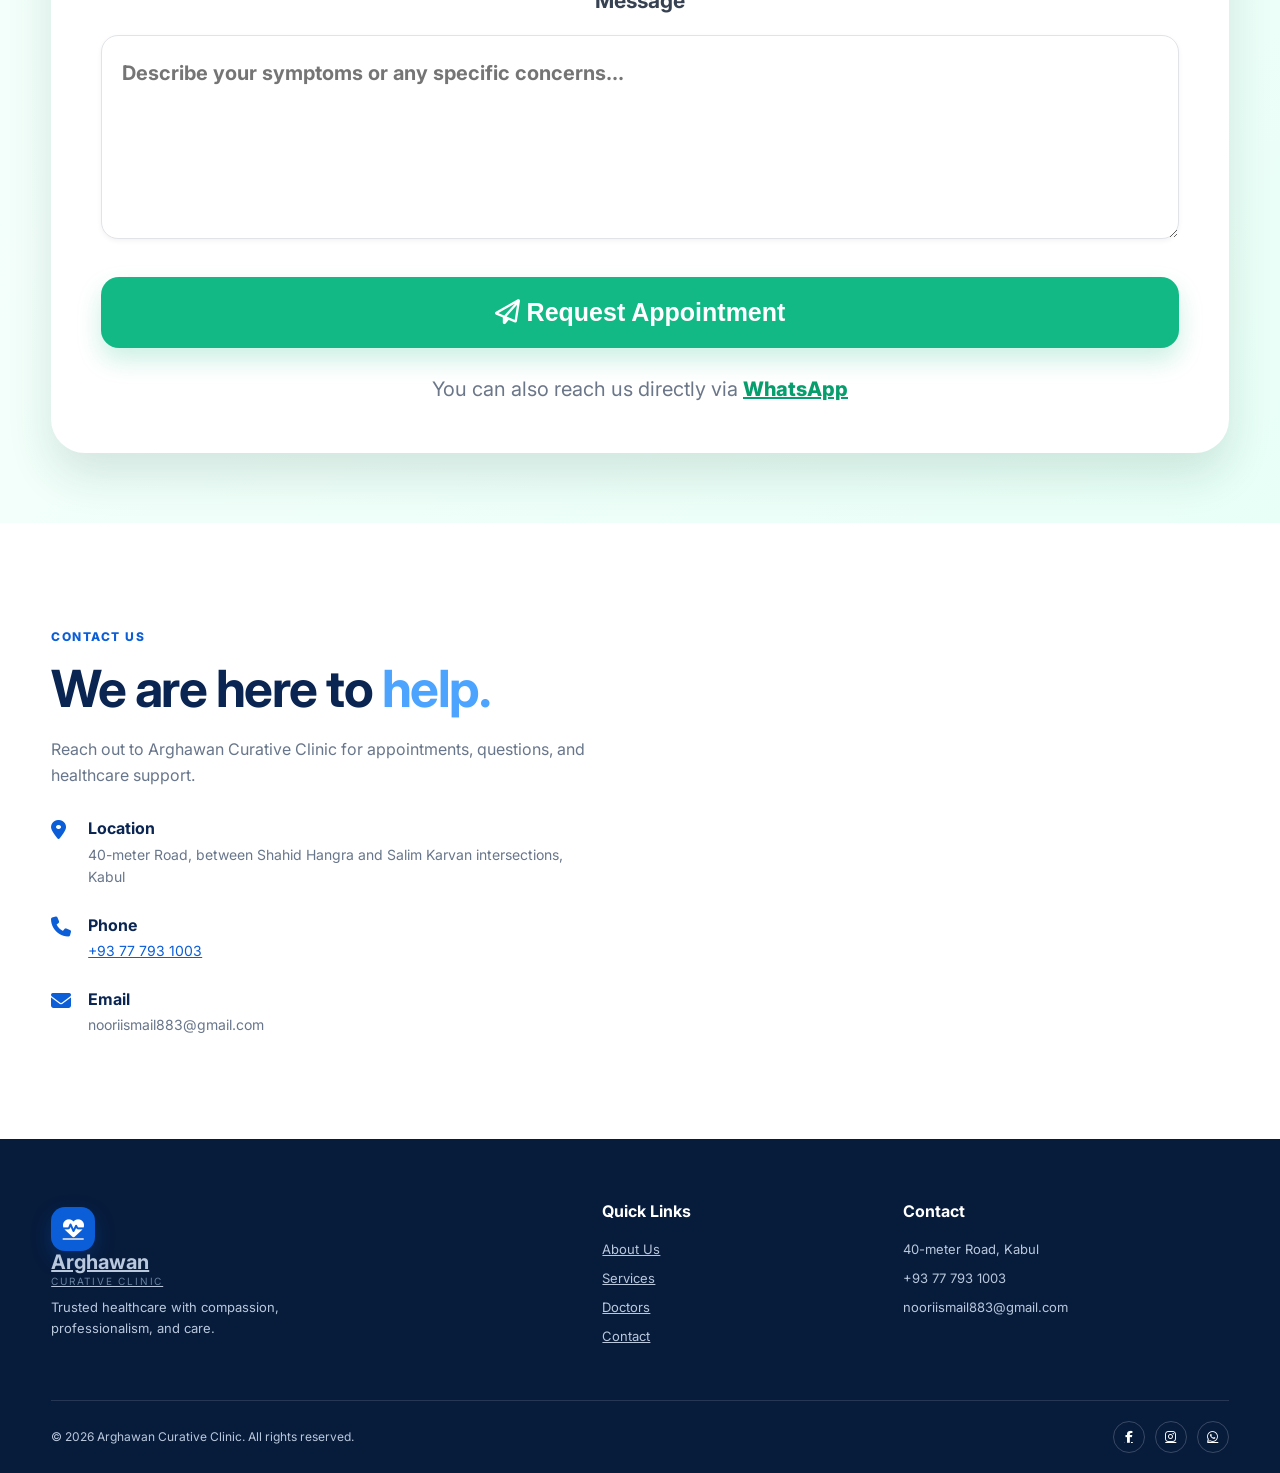
==== commit 3fe52b59: "Refactor gallery section in index.html" ====
--- a/index.html
+++ b/index.html
@@ -476,54 +476,70 @@
 
 
     <!-- GALLERY -->
-    <section class="section gallery" id="gallery">
-
-      <div class="container">
-
-        <div class="section-heading center reveal">
-
-          <span class="section-label">
-            Our Environment
-          </span>
-
-          <h2>
-            A place for
-            <span>better care.</span>
-          </h2>
-
-          <p>
-            Explore a professional and welcoming healthcare environment.
-          </p>
-
-        </div>
-
+<section class="section gallery" id="gallery">
+
+    <div class="container">
+
+        <div class="section-heading center">
+            <span class="section-label">Our Gallery</span>
+
+            <h2>
+                Welcome to
+                <span>Arghawan Curative Clinic</span>
+            </h2>
+
+            <p>
+                Explore our clinic, our experienced medical staff, and our healthcare environment.
+            </p>
+        </div>
 
         <div class="gallery-grid">
 
-          <img
-            class="gallery-large reveal"
-            src="https://images.unsplash.com/photo-1519494026892-80bbd2d6fd0d?auto=format&fit=crop&w=1200&q=85"
-            alt="Clinic interior"
-          >
-
-          <img
-            class="reveal"
-            src="https://images.unsplash.com/photo-1586773860418-d37222d8fce3?auto=format&fit=crop&w=800&q=85"
-            alt="Medical room"
-          >
-
-          <img
-            class="reveal"
-            src="https://images.unsplash.com/photo-1584982751601-97dcc096659c?auto=format&fit=crop&w=800&q=85"
-            alt="Healthcare equipment"
-          >
-
-        </div>
-
-      </div>
-
-    </section>
-
+            <!-- Building -->
+            <div class="gallery-item gallery-large">
+                <img src="images/clinic-building.jpg" alt="Arghawan Curative Clinic">
+
+                <div class="gallery-overlay">
+                    <h3>Arghawan Curative Clinic</h3>
+                    <p>Kabul, Afghanistan</p>
+                </div>
+            </div>
+
+            <!-- Staff -->
+            <div class="gallery-item">
+                <img src="images/clinic-staff.jpg" alt="Medical Team">
+
+                <div class="gallery-overlay">
+                    <h3>Our Medical Team</h3>
+                    <p>Experienced Doctors & Specialists</p>
+                </div>
+            </div>
+
+            <!-- Building Again -->
+            <div class="gallery-item">
+                <img src="images/clinic-building.jpg" alt="Clinic Entrance">
+
+                <div class="gallery-overlay">
+                    <h3>Clinic Entrance</h3>
+                    <p>Modern Healthcare Facility</p>
+                </div>
+            </div>
+
+            <!-- Staff Again -->
+            <div class="gallery-item">
+                <img src="images/clinic-staff.jpg" alt="Doctors">
+
+                <div class="gallery-overlay">
+                    <h3>Professional Care</h3>
+                    <p>Dedicated Medical Professionals</p>
+                </div>
+            </div>
+
+        </div>
+
+    </div>
+
+</section>
 
     <!-- APPOINTMENT -->
     <section class="appointment-page section" id="appointment">
--- a/style.css
+++ b/style.css
@@ -1,891 +1,94 @@
-/* ==========================================
-   ARGHAWAN CURATIVE CLINIC
-   Professional Medical Website
-========================================== */
+*{margin:0;padding:0;box-sizing:border-box}html{scroll-behavior:smooth}body{font-family:Inter,Arial,sans-serif;color:#172033;background:#fff;line-height:1.6}.container{width:min(1180px,92%);margin:auto}.topbar{background:#071b3b;color:#dbe8ff;font-size:13px}.topbar-inner{min-height:38px;display:flex;align-items:center;justify-content:space-between;gap:20px}.topbar a{color:#fff}.header{position:sticky;top:0;z-index:100;background:rgba(255,255,255,.96);backdrop-filter:blur(12px);box-shadow:0 5px 25px rgba(10,30,70,.08)}.nav-wrap{height:78px;display:flex;align-items:center;justify-content:space-between}.logo{display:flex;align-items:center;gap:11px;color:#0a2552}.logo-mark{width:44px;height:44px;border-radius:14px;background:#0b5ed7;color:white;display:grid;place-items:center;font-size:21px;box-shadow:0 8px 20px rgba(11,94,215,.25)}.logo strong{display:block;font-size:20px;line-height:1.1}.logo small{display:block;font-size:10px;letter-spacing:1.8px;text-transform:uppercase;color:#66809f}.nav{display:flex;align-items:center;gap:25px}.nav a{font-size:14px;font-weight:600;color:#33415c}.nav a:hover{color:#0b5ed7}.nav-cta{background:#0b5ed7!important;color:#fff!important;padding:12px 19px;border-radius:8px;box-shadow:0 8px 18px rgba(11,94,215,.2)}.menu-toggle{display:none;border:0;background:none;font-size:24px;color:#0a2552}.hero{min-height:650px;display:flex;align-items:center;position:relative;background:url("https://images.unsplash.com/photo-1588776814546-65d7d1954933?auto=format&fit=crop&w=2000&q=90") center/cover}.hero-overlay{position:absolute;inset:0;background:linear-gradient(90deg,rgba(4,22,52,.92),rgba(4,22,52,.52),rgba(4,22,52,.18))}.hero-content{position:relative;z-index:1;display:flex;align-items:center;justify-content:space-between;gap:50px;padding:90px 0}.hero-copy{max-width:700px;color:#fff}.eyebrow,.section-label{display:inline-block;color:#0b5ed7;font-size:12px;font-weight:800;text-transform:uppercase;letter-spacing:1.5px;margin-bottom:14px}.hero .eyebrow{color:#bcd6ff}.hero h1{font-size:clamp(48px,7vw,82px);line-height:1.05;letter-spacing:-3px;margin-bottom:22px}.hero h1 span,h2 span{color:#4ca4ff}.hero p{font-size:19px;max-width:590px;color:#d9e5f6;margin-bottom:30px}.hero-actions{display:flex;gap:13px;flex-wrap:wrap}.btn{display:inline-flex;align-items:center;justify-content:center;gap:10px;border:0;cursor:pointer;font-weight:700;padding:14px 21px;border-radius:8px;transition:.25s}.btn:hover{transform:translateY(-2px)}.btn-primary{background:#0b5ed7;color:#fff;box-shadow:0 10px 25px rgba(11,94,215,.2)}.btn-light{background:#fff;color:#0b5ed7}.btn-white{background:#fff;color:#0b5ed7}.btn-outline-white{border:1px solid rgba(255,255,255,.7);color:#fff}.hero-trust{display:flex;gap:22px;margin-top:28px;font-size:13px;color:#dbe8ff}.hero-trust i{color:#61c1ff}.hero-card{width:300px;background:rgba(255,255,255,.95);padding:28px;border-radius:16px;box-shadow:0 20px 50px rgba(0,0,0,.2)}.card-icon{width:52px;height:52px;background:#eaf3ff;color:#0b5ed7;border-radius:13px;display:grid;place-items:center;font-size:23px;margin-bottom:20px}.hero-card h3{font-size:22px;color:#0a2552;margin-bottom:8px}.hero-card p{color:#64748b;font-size:14px;margin-bottom:17px}.hero-card a,.text-link,.service-card a{color:#0b5ed7;font-weight:700;font-size:14px}.announcement{background:#f4f8ff;border-bottom:1px solid #e2ebf8}.announcement-inner{display:flex;align-items:center;gap:17px;padding:18px 0}.announcement-icon{width:46px;height:46px;border-radius:50%;background:#dcecff;color:#0b5ed7;display:grid;place-items:center}.announcement strong{font-size:12px;text-transform:uppercase;color:#0b5ed7;letter-spacing:1px}.announcement p{font-size:14px;color:#4b5c75}.announcement a{margin-left:auto;color:#0b5ed7;font-weight:700;font-size:13px}.stats{background:#0b5ed7;color:#fff}.stats-grid{display:grid;grid-template-columns:repeat(4,1fr);padding:30px 0}.stat{text-align:center;border-right:1px solid rgba(255,255,255,.2)}.stat:last-child{border:0}.stat strong{font-size:38px;line-height:1}.stat span{font-size:26px;font-weight:700}.stat p{font-size:12px;color:#cfe1ff;margin-top:6px}.section{padding:100px 0}.two-col{display:grid;grid-template-columns:1fr 1fr;gap:80px;align-items:center}.section-image{position:relative}.section-image img{width:100%;height:500px;object-fit:cover;border-radius:18px;display:block}.experience-badge{position:absolute;right:-20px;bottom:28px;background:#0b5ed7;color:#fff;padding:18px 25px;border-radius:12px;box-shadow:0 15px 30px rgba(11,94,215,.25)}.experience-badge strong,.experience-badge span{display:block}.experience-badge span{font-size:12px;color:#d6e7ff}.section-copy h2,.section-heading h2{font-size:clamp(34px,4vw,52px);line-height:1.12;letter-spacing:-1.5px;color:#0a2552;margin-bottom:20px}.section-copy p{color:#68768b;margin-bottom:15px}.check-list{list-style:none;margin:24px 0}.check-list li{margin:12px 0;color:#33415c;font-weight:600;font-size:14px}.check-list i{color:#0b5ed7;margin-right:9px}.services{background:#f6f9fd}.section-heading{display:flex;justify-content:space-between;align-items:end;margin-bottom:45px}.section-heading>p{max-width:360px;color:#68768b}.center{display:block;text-align:center}.center>p{margin:auto}.service-grid{display:grid;grid-template-columns:repeat(4,1fr);gap:18px}.service-card{background:#fff;border:1px solid #e8eef6;padding:28px;border-radius:15px;transition:.3s}.service-card:hover{transform:translateY(-8px);box-shadow:0 18px 35px rgba(10,35,80,.1);border-color:#cfe1ff}.service-icon{width:55px;height:55px;border-radius:14px;background:#eaf3ff;color:#0b5ed7;display:grid;place-items:center;font-size:23px;margin-bottom:22px}.service-card h3{font-size:18px;color:#0a2552;margin-bottom:10px}.service-card p{color:#718096;font-size:14px;margin-bottom:20px}.doctor-section{background:#fff}.doctor-card{display:grid;grid-template-columns:330px 1fr;max-width:850px;margin:0 auto;background:#f6f9fd;border-radius:20px;overflow:hidden}.doctor-photo img{width:100%;height:100%;min-height:360px;object-fit:cover}.doctor-info{padding:45px}.doctor-role{color:#0b5ed7;font-size:12px;font-weight:800;text-transform:uppercase;letter-spacing:1px}.doctor-info h3{font-size:31px;color:#0a2552;margin:8px 0 15px}.doctor-info p{color:#68768b;margin-bottom:20px}.doctor-tags{display:flex;gap:8px;flex-wrap:wrap;margin-bottom:25px}.doctor-tags span{background:#e5efff;color:#0b5ed7;border-radius:50px;padding:6px 11px;font-size:11px;font-weight:700}.gallery{background:#f6f9fd}.gallery-grid{display:grid;grid-template-columns:2fr 1fr 1fr;gap:15px}.gallery-grid img{width:100%;height:270px;object-fit:cover;border-radius:15px}.gallery-grid .gallery-large{height:270px}.appointment{padding-top:30px}.appointment-box{background:linear-gradient(110deg,#0a2552,#0b5ed7);color:#fff;border-radius:20px;padding:48px 55px;display:flex;justify-content:space-between;align-items:center;gap:30px}.appointment-box h2{font-size:35px;line-height:1.15;margin:8px 0 10px}.appointment-box p{color:#d9e7ff}.appointment-actions{display:flex;gap:10px;flex-wrap:wrap}.contact-grid{align-items:start}.contact-list{margin-top:28px;display:grid;gap:22px}.contact-list>div{display:flex;gap:15px}.contact-list>div>i{color:#0b5ed7;font-size:20px;margin-top:4px;width:22px}.contact-list strong{color:#0a2552}.contact-list p{font-size:14px;margin:2px 0}.contact-list a{color:#0b5ed7}.contact-form{background:#f6f9fd;padding:32px;border-radius:17px}.contact-form h3{font-size:24px;color:#0a2552;margin-bottom:22px}.contact-form label{display:block;font-size:13px;font-weight:700;color:#33415c;margin-bottom:15px}.contact-form input,.contact-form textarea{display:block;width:100%;margin-top:7px;padding:13px 14px;border:1px solid #dbe4ef;border-radius:8px;font:inherit;outline:none;background:#fff}.contact-form input:focus,.contact-form textarea:focus{border-color:#0b5ed7}.contact-form .btn{width:100%}.form-message{font-size:13px;margin-top:12px;text-align:center}.footer{background:#071b3b;color:#b9c8dc;padding:60px 0 20px}.footer-grid{display:grid;grid-template-columns:2fr 1fr 1.3fr;gap:50px;padding-bottom:45px}.footer-logo{color:#fff;margin-bottom:18px}.footer-grid>div>p{font-size:13px;max-width:280px}.footer h4{color:#fff;margin-bottom:15px}.footer-grid a,.footer-grid p{display:block;color:#b9c8dc;font-size:13px;margin:8px 0}.footer-grid a:hover{color:#fff}.footer-bottom{border-top:1px solid rgba(255,255,255,.12);padding-top:20px;display:flex;justify-content:space-between;align-items:center;font-size:12px}.socials{display:flex;gap:10px}.socials a{width:32px;height:32px;border:1px solid rgba(255,255,255,.2);border-radius:50%;display:grid;place-items:center;color:#fff}.floating-whatsapp,.back-top{position:fixed;z-index:90;width:52px;height:52px;border-radius:50%;display:grid;place-items:center;color:#fff;border:0;cursor:pointer;box-shadow:0 10px 25px rgba(0,0,0,.2)}.floating-whatsapp{right:24px;bottom:24px;background:#25d366;font-size:25px}.back-top{right:24px;bottom:88px;background:#0b5ed7;opacity:0;pointer-events:none;transition:.3s}.back-top.show{opacity:1;pointer-events:auto}.reveal{opacity:0;transform:translateY(25px);transition:.7s ease}.reveal.visible{opacity:1;transform:none}@media(max-width:950px){.nav{gap:14px}.service-grid{grid-template-columns:repeat(2,1fr)}.hero-card{display:none}.two-col{gap:45px}.gallery-grid{grid-template-columns:1fr 1fr}.gallery-large{grid-column:span 2}.footer-grid{grid-template-columns:1fr 1fr}}@media(max-width:720px){.topbar-inner{justify-content:center}.topbar-inner span:nth-child(2){display:none}.nav{display:none;position:absolute;left:4%;right:4%;top:72px;background:#fff;padding:18px;border-radius:12px;box-shadow:0 15px 30px rgba(10,35,80,.12);flex-direction:column;align-items:stretch}.nav.open{display:flex}.nav a{padding:9px}.menu-toggle{display:block}.hero{min-height:600px}.hero-content{padding:70px 0}.hero h1{letter-spacing:-2px}.hero p{font-size:16px}.stats-grid{grid-template-columns:1fr 1fr;gap:25px}.stat{border:0}.section{padding:70px 0}.two-col{grid-template-columns:1fr}.section-image img{height:360px}.experience-badge{right:10px}.section-heading{display:block}.section-heading>p{margin-top:15px}.service-grid{grid-template-columns:1fr}.doctor-card{grid-template-columns:1fr}.doctor-photo img{height:330px}.doctor-info{padding:28px}.appointment-box{padding:32px 25px;display:block}.appointment-actions{margin-top:25px}.gallery-grid{grid-template-columns:1fr}.gallery-large{grid-column:auto}.gallery-grid img,.gallery-grid .gallery-large{height:230px}.footer-grid{grid-template-columns:1fr;gap:30px}.footer-bottom{display:block}.socials{margin-top:15px}.announcement-inner{align-items:flex-start;flex-wrap:wrap}.announcement a{margin-left:63px}}
 
-*{
-    margin:0;
-    padding:0;
-    box-sizing:border-box;
+/* Professional appointment page */
+.appointment-page{background:linear-gradient(135deg,#effff9 0%,#f4fffb 45%,#e8fff7 100%);padding:85px 0 70px}
+.appointment-page-inner{max-width:1180px}
+.appointment-heading{text-align:center;margin-bottom:65px}
+.appointment-heading h2{font-size:clamp(44px,6vw,76px);line-height:1.05;letter-spacing:-2px;color:#111827;margin-bottom:30px}
+.appointment-heading p{font-size:clamp(20px,2.3vw,31px);line-height:1.35;color:#526074}
+.response-time{display:flex;justify-content:center;align-items:center;gap:14px;color:#6b7789;font-size:22px;margin-top:30px}
+.response-time i{font-size:28px}
+.appointment-form{background:#fff;border-radius:0 0 34px 34px;padding:68px 50px 48px;box-shadow:0 22px 45px rgba(21,75,62,.14)}
+.form-row{display:grid;grid-template-columns:1fr 1fr;gap:36px}
+.appointment-form label{display:block;text-align:center;font-size:21px;font-weight:700;color:#364152;margin-bottom:38px}
+.appointment-form input,.appointment-form select,.appointment-form textarea{display:block;width:100%;margin-top:17px;padding:21px 20px;border:1px solid #e0e4e8;border-radius:17px;background:#fff;color:#222;font:inherit;font-size:20px;box-shadow:0 2px 5px rgba(0,0,0,.05);outline:none}
+.appointment-form input:focus,.appointment-form select:focus,.appointment-form textarea:focus{border-color:#14b887;box-shadow:0 0 0 3px rgba(20,184,135,.12)}
+.appointment-form textarea{resize:vertical;text-align:left}
+.appointment-submit{width:100%;border:0;border-radius:18px;padding:21px;background:#12b985;color:#fff;font-size:25px;font-weight:700;cursor:pointer;box-shadow:0 12px 24px rgba(18,185,133,.22);transition:.25s}
+.appointment-submit:hover{transform:translateY(-2px);background:#0eaa7a}
+.whatsapp-note{text-align:center;color:#6b7789;font-size:20px;margin-top:25px}
+.whatsapp-note a{color:#079d6d;font-weight:800}
+@media(max-width:720px){
+  .appointment-page{padding:55px 0 45px}
+  .appointment-heading h2{font-size:42px}
+  .appointment-heading p{font-size:19px}
+  .desktop-break{display:none}
+  .response-time{font-size:16px}
+  .form-row{grid-template-columns:1fr;gap:0}
+  .appointment-form{padding:38px 20px 30px;border-radius:0 0 24px 24px}
+  .appointment-form label{font-size:18px;margin-bottom:25px}
+  .appointment-form input,.appointment-form select,.appointment-form textarea{font-size:16px;padding:17px}
+  .appointment-submit{font-size:19px}
+  .whatsapp-note{font-size:16px}
 }
 
-html{
-    scroll-behavior:smooth;
+/* ==========================
+   Modern Animated Button
+========================== */
+
+.btn-modern {
+    position: relative;
+    display: inline-flex;
+    justify-content: center;
+    align-items: center;
+    padding: 15px 35px;
+    border-radius: 12px;
+    background: #0b1733;
+    color: white;
+    font-size: 17px;
+    font-weight: 700;
+    text-decoration: none;
+    overflow: hidden;
+    border: none;
+    cursor: pointer;
+    transition: .35s ease;
+    z-index: 1;
 }
 
-body{
-    font-family:'Inter',sans-serif;
-    background:#ffffff;
-    color:#1f2937;
-    line-height:1.7;
+.btn-modern::before{
+    content:"";
+    position:absolute;
+    inset:-3px;
+    background:conic-gradient(
+        #00f7ff,
+        #7c3aed,
+        #ec4899,
+        #00f7ff
+    );
+    animation:rotateBorder 3s linear infinite;
+    z-index:-2;
 }
 
-img{
-    max-width:100%;
-    display:block;
+.btn-modern::after{
+    content:"";
+    position:absolute;
+    inset:3px;
+    background:#081122;
+    border-radius:10px;
+    z-index:-1;
 }
 
-a{
-    text-decoration:none;
+.btn-modern:hover{
+    transform:translateY(-3px);
+    color:#fff;
+    box-shadow:0 0 25px rgba(0,247,255,.4);
 }
 
-.container{
-    width:min(1200px,92%);
-    margin:auto;
+@keyframes rotateBorder{
+    from{
+        transform:rotate(0deg);
+    }
+    to{
+        transform:rotate(360deg);
+    }
 }
-
-/* ===========================
-   TOP BAR
-=========================== */
-
-.topbar{
-    background:#061b44;
-    color:#fff;
-    font-size:14px;
-}
-
-.topbar-inner{
-    display:flex;
-    justify-content:space-between;
-    align-items:center;
-    min-height:42px;
-}
-
-.topbar a{
-    color:#fff;
-}
-
-/* ===========================
-   HEADER
-=========================== */
-
-.header{
-    position:sticky;
-    top:0;
-    z-index:1000;
-    background:#fff;
-    box-shadow:0 8px 30px rgba(0,0,0,.08);
-}
-
-.nav-wrap{
-    display:flex;
-    justify-content:space-between;
-    align-items:center;
-    height:82px;
-}
-
-.logo{
-    display:flex;
-    align-items:center;
-    gap:12px;
-    color:#0b5ed7;
-}
-
-.logo-mark{
-    width:48px;
-    height:48px;
-    border-radius:14px;
-    display:grid;
-    place-items:center;
-    background:#0b5ed7;
-    color:#fff;
-    font-size:22px;
-}
-
-.logo strong{
-    display:block;
-    font-size:22px;
-}
-
-.logo small{
-    color:#6b7280;
-    letter-spacing:2px;
-    text-transform:uppercase;
-    font-size:10px;
-}
-
-.nav{
-    display:flex;
-    align-items:center;
-    gap:25px;
-}
-
-.nav a{
-    color:#374151;
-    font-weight:600;
-    transition:.3s;
-}
-
-.nav a:hover{
-    color:#0b5ed7;
-}
-
-/* ===========================
-   BUTTONS
-=========================== */
-
-.btn{
-    position:relative;
-    display:inline-flex;
-    align-items:center;
-    justify-content:center;
-    gap:10px;
-    padding:15px 34px;
-    border-radius:14px;
-    border:none;
-    cursor:pointer;
-    color:#fff;
-    font-weight:700;
-    overflow:hidden;
-    transition:.35s;
-    z-index:1;
-}
-
-.btn::before{
-
-    content:"";
-
-    position:absolute;
-
-    inset:-3px;
-
-    border-radius:16px;
-
-    background:conic-gradient(
-
-        #00f7ff,
-
-        #0b5ed7,
-
-        #5b21b6,
-
-        #00f7ff
-
-    );
-
-    animation:borderSpin 3s linear infinite;
-
-    z-index:-2;
-
-}
-
-.btn::after{
-
-    content:"";
-
-    position:absolute;
-
-    inset:3px;
-
-    border-radius:12px;
-
-    background:#0b5ed7;
-
-    z-index:-1;
-
-}
-
-.btn:hover{
-
-    transform:translateY(-4px);
-
-    box-shadow:
-    0 0 20px rgba(0,247,255,.5),
-    0 0 40px rgba(11,94,215,.3);
-
-}
-
-.btn:active{
-
-    transform:scale(.97);
-
-}
-
-@keyframes borderSpin{
-
-    from{
-
-        transform:rotate(0deg);
-
-    }
-
-    to{
-
-        transform:rotate(360deg);
-
-    }
-
-}
-
-/* ===========================
-   HERO
-=========================== */
-
-.hero{
-
-    position:relative;
-
-    min-height:720px;
-
-    display:flex;
-
-    align-items:center;
-
-    background:url("https://images.unsplash.com/photo-1588776814546-65d7d1954933?auto=format&fit=crop&w=2000&q=80")
-    center/cover;
-
-}
-
-.hero-overlay{
-
-    position:absolute;
-
-    inset:0;
-
-    background:linear-gradient(
-        90deg,
-        rgba(6,20,55,.92),
-        rgba(6,20,55,.55)
-    );
-
-}
-
-.hero-content{
-
-    position:relative;
-
-    z-index:2;
-
-    display:flex;
-
-    justify-content:space-between;
-
-    align-items:center;
-
-    gap:60px;
-
-    padding:90px 0;
-
-}
-
-.hero-copy{
-
-    max-width:680px;
-
-    color:white;
-
-}
-
-.hero h1{
-
-    font-size:70px;
-
-    line-height:1.05;
-
-    margin:25px 0;
-
-}
-
-.hero h1 span{
-
-    color:#53b5ff;
-
-}
-
-.hero p{
-
-    color:#dbeafe;
-
-    font-size:20px;
-
-    margin-bottom:35px;
-
-}
-
-.hero-actions{
-
-    display:flex;
-
-    gap:18px;
-
-    flex-wrap:wrap;
-
-}/* ==========================================
-   SECTIONS
-========================================== */
-
-.section{
-    padding:100px 0;
-}
-
-.section-label{
-    display:inline-block;
-    color:#0b5ed7;
-    text-transform:uppercase;
-    letter-spacing:2px;
-    font-size:13px;
-    font-weight:700;
-    margin-bottom:15px;
-}
-
-.section h2{
-    font-size:48px;
-    color:#0f172a;
-    line-height:1.1;
-    margin-bottom:20px;
-}
-
-.section h2 span{
-    color:#0b5ed7;
-}
-
-.section p{
-    color:#64748b;
-}
-
-/* ===========================
-   ABOUT
-=========================== */
-
-.two-col{
-    display:grid;
-    grid-template-columns:1fr 1fr;
-    gap:70px;
-    align-items:center;
-}
-
-.section-image{
-    position:relative;
-}
-
-.section-image img{
-    height:550px;
-    width:100%;
-    object-fit:cover;
-    border-radius:22px;
-    box-shadow:0 20px 45px rgba(0,0,0,.12);
-}
-
-.experience-badge{
-    position:absolute;
-    right:-20px;
-    bottom:30px;
-    background:#0b5ed7;
-    color:#fff;
-    padding:22px;
-    border-radius:18px;
-    box-shadow:0 15px 35px rgba(11,94,215,.3);
-}
-
-.experience-badge strong{
-    display:block;
-    font-size:26px;
-}
-
-.experience-badge span{
-    font-size:13px;
-    opacity:.9;
-}
-
-/* ===========================
-   CHECK LIST
-=========================== */
-
-.check-list{
-    list-style:none;
-    margin-top:30px;
-}
-
-.check-list li{
-    margin:15px 0;
-    font-weight:600;
-    color:#334155;
-}
-
-.check-list i{
-    color:#0b5ed7;
-    margin-right:10px;
-}
-
-/* ===========================
-   SERVICES
-=========================== */
-
-.services{
-    background:#f8fbff;
-}
-
-.service-grid{
-    display:grid;
-    grid-template-columns:repeat(4,1fr);
-    gap:25px;
-}
-
-.service-card{
-    background:#fff;
-    border-radius:20px;
-    padding:35px;
-    transition:.35s;
-    border:1px solid #e6eef8;
-    box-shadow:0 10px 25px rgba(0,0,0,.05);
-}
-
-.service-card:hover{
-    transform:translateY(-12px);
-    box-shadow:0 25px 45px rgba(11,94,215,.15);
-}
-
-.service-icon{
-    width:65px;
-    height:65px;
-    display:grid;
-    place-items:center;
-    background:#eef5ff;
-    color:#0b5ed7;
-    border-radius:18px;
-    font-size:26px;
-    margin-bottom:22px;
-}
-
-.service-card h3{
-    margin-bottom:15px;
-    color:#0f172a;
-    font-size:22px;
-}
-
-.service-card p{
-    margin-bottom:20px;
-}
-
-.service-card a{
-    color:#0b5ed7;
-    font-weight:700;
-}
-
-/* ===========================
-   DOCTOR
-=========================== */
-
-.doctor-section{
-    background:white;
-}
-
-.doctor-card{
-    display:grid;
-    grid-template-columns:360px 1fr;
-    overflow:hidden;
-    border-radius:24px;
-    background:#f8fbff;
-    box-shadow:0 20px 40px rgba(0,0,0,.08);
-}
-
-.doctor-photo img{
-    width:100%;
-    height:100%;
-    object-fit:cover;
-}
-
-.doctor-info{
-    padding:50px;
-}
-
-.doctor-role{
-    color:#0b5ed7;
-    text-transform:uppercase;
-    font-size:13px;
-    font-weight:700;
-    letter-spacing:2px;
-}
-
-.doctor-info h3{
-    margin:15px 0;
-    font-size:36px;
-    color:#0f172a;
-}
-
-.doctor-info p{
-    margin-bottom:25px;
-}
-
-.doctor-tags{
-    display:flex;
-    flex-wrap:wrap;
-    gap:10px;
-    margin-bottom:30px;
-}
-
-.doctor-tags span{
-    background:#e8f1ff;
-    color:#0b5ed7;
-    padding:8px 14px;
-    border-radius:50px;
-    font-size:13px;
-    font-weight:700;
-}
-
-/* ===========================
-   GALLERY
-=========================== */
-
-.gallery{
-    background:#f8fbff;
-}
-
-.gallery-grid{
-    display:grid;
-    grid-template-columns:2fr 1fr 1fr;
-    gap:18px;
-}
-
-.gallery-grid img{
-    width:100%;
-    height:280px;
-    object-fit:cover;
-    border-radius:18px;
-    transition:.35s;
-}
-
-.gallery-grid img:hover{
-    transform:scale(1.04);
-}
-
-.gallery-large{
-    height:280px;
-}
-
-/* ===========================
-   REVEAL ANIMATION
-=========================== */
-
-.reveal{
-    opacity:0;
-    transform:translateY(40px);
-    transition:all .8s ease;
-}
-
-.reveal.visible{
-    opacity:1;
-    transform:translateY(0);
-}/* ==========================================
-   APPOINTMENT
-========================================== */
-
-.appointment-page{
-    background:#f8fbff;
-}
-
-.appointment-page-inner{
-    max-width:1000px;
-}
-
-.appointment-heading{
-    text-align:center;
-    margin-bottom:50px;
-}
-
-.appointment-heading h2{
-    font-size:50px;
-    color:#0f172a;
-    margin-bottom:20px;
-}
-
-.appointment-heading p{
-    color:#64748b;
-    font-size:18px;
-}
-
-.response-time{
-    margin-top:20px;
-    display:flex;
-    justify-content:center;
-    align-items:center;
-    gap:10px;
-    color:#0b5ed7;
-    font-weight:600;
-}
-
-.appointment-form{
-    background:#fff;
-    border-radius:24px;
-    padding:45px;
-    box-shadow:0 20px 40px rgba(0,0,0,.08);
-}
-
-.form-row{
-    display:grid;
-    grid-template-columns:1fr 1fr;
-    gap:25px;
-}
-
-.appointment-form label{
-    display:block;
-    margin-bottom:20px;
-    font-weight:600;
-    color:#334155;
-}
-
-.appointment-form input,
-.appointment-form select,
-.appointment-form textarea{
-    width:100%;
-    margin-top:8px;
-    padding:16px;
-    border:1px solid #d8e3f2;
-    border-radius:12px;
-    font-size:16px;
-    font-family:inherit;
-    outline:none;
-    transition:.3s;
-}
-
-.appointment-form input:focus,
-.appointment-form select:focus,
-.appointment-form textarea:focus{
-    border-color:#0b5ed7;
-    box-shadow:0 0 0 4px rgba(11,94,215,.15);
-}
-
-.appointment-form textarea{
-    resize:vertical;
-}
-
-.appointment-submit{
-    width:100%;
-    margin-top:20px;
-    padding:18px;
-    border:none;
-    border-radius:14px;
-    background:#0b5ed7;
-    color:#fff;
-    font-size:18px;
-    font-weight:700;
-    cursor:pointer;
-    transition:.3s;
-}
-
-.appointment-submit:hover{
-    background:#0848b4;
-}
-
-.whatsapp-note{
-    margin-top:20px;
-    text-align:center;
-    color:#64748b;
-}
-
-.whatsapp-note a{
-    color:#0b5ed7;
-    font-weight:700;
-}
-
-/* ===========================
-   CONTACT
-=========================== */
-
-.contact-list{
-    display:grid;
-    gap:25px;
-    margin-top:35px;
-}
-
-.contact-list>div{
-    display:flex;
-    gap:18px;
-}
-
-.contact-list i{
-    color:#0b5ed7;
-    font-size:24px;
-    width:28px;
-}
-
-.contact-list strong{
-    display:block;
-    margin-bottom:6px;
-    color:#0f172a;
-}
-
-.contact-list a{
-    color:#0b5ed7;
-}
-
-/* ===========================
-   FOOTER
-=========================== */
-
-.footer{
-    background:#061b44;
-    color:#dbe7ff;
-    padding:70px 0 25px;
-}
-
-.footer-grid{
-    display:grid;
-    grid-template-columns:2fr 1fr 1fr;
-    gap:50px;
-    padding-bottom:40px;
-}
-
-.footer h4{
-    color:#fff;
-    margin-bottom:18px;
-}
-
-.footer a{
-    color:#dbe7ff;
-    display:block;
-    margin:10px 0;
-    transition:.3s;
-}
-
-.footer a:hover{
-    color:#fff;
-}
-
-.footer-bottom{
-    border-top:1px solid rgba(255,255,255,.15);
-    margin-top:30px;
-    padding-top:20px;
-    display:flex;
-    justify-content:space-between;
-    align-items:center;
-}
-
-.socials{
-    display:flex;
-    gap:12px;
-}
-
-.socials a{
-    width:40px;
-    height:40px;
-    border-radius:50%;
-    background:rgba(255,255,255,.08);
-    display:grid;
-    place-items:center;
-}
-
-/* ===========================
-   FLOATING BUTTONS
-=========================== */
-
-.floating-whatsapp,
-.back-top{
-    position:fixed;
-    right:25px;
-    width:55px;
-    height:55px;
-    border-radius:50%;
-    display:grid;
-    place-items:center;
-    color:#fff;
-    z-index:100;
-    box-shadow:0 10px 25px rgba(0,0,0,.2);
-}
-
-.floating-whatsapp{
-    bottom:25px;
-    background:#25d366;
-    font-size:26px;
-}
-
-.back-top{
-    bottom:90px;
-    background:#0b5ed7;
-    opacity:0;
-    pointer-events:none;
-    transition:.3s;
-}
-
-.back-top.show{
-    opacity:1;
-    pointer-events:auto;
-}
-
-/* ===========================
-   RESPONSIVE
-=========================== */
-
-@media(max-width:992px){
-
-.service-grid{
-grid-template-columns:repeat(2,1fr);
-}
-
-.two-col{
-grid-template-columns:1fr;
-}
-
-.doctor-card{
-grid-template-columns:1fr;
-}
-
-.footer-grid{
-grid-template-columns:1fr 1fr;
-}
-
-.hero-content{
-flex-direction:column;
-}
-
-}
-
-@media(max-width:768px){
-
-.nav{
-display:none;
-}
-
-.hero{
-min-height:600px;
-}
-
-.hero h1{
-font-size:48px;
-}
-
-.hero-actions{
-flex-direction:column;
-}
-
-.btn{
-width:100%;
-}
-
-.form-row{
-grid-template-columns:1fr;
-}
-
-.service-grid{
-grid-template-columns:1fr;
-}
-
-.gallery-grid{
-grid-template-columns:1fr;
-}
-
-.gallery-large{
-height:240px;
-}
-
-.gallery-grid img{
-height:240px;
-}
-
-.footer-grid{
-grid-template-columns:1fr;
-}
-
-.footer-bottom{
-flex-direction:column;
-gap:15px;
-text-align:center;
-}
-
-.topbar-inner{
-flex-direction:column;
-padding:10px 0;
-gap:6px;
-}
-
-}
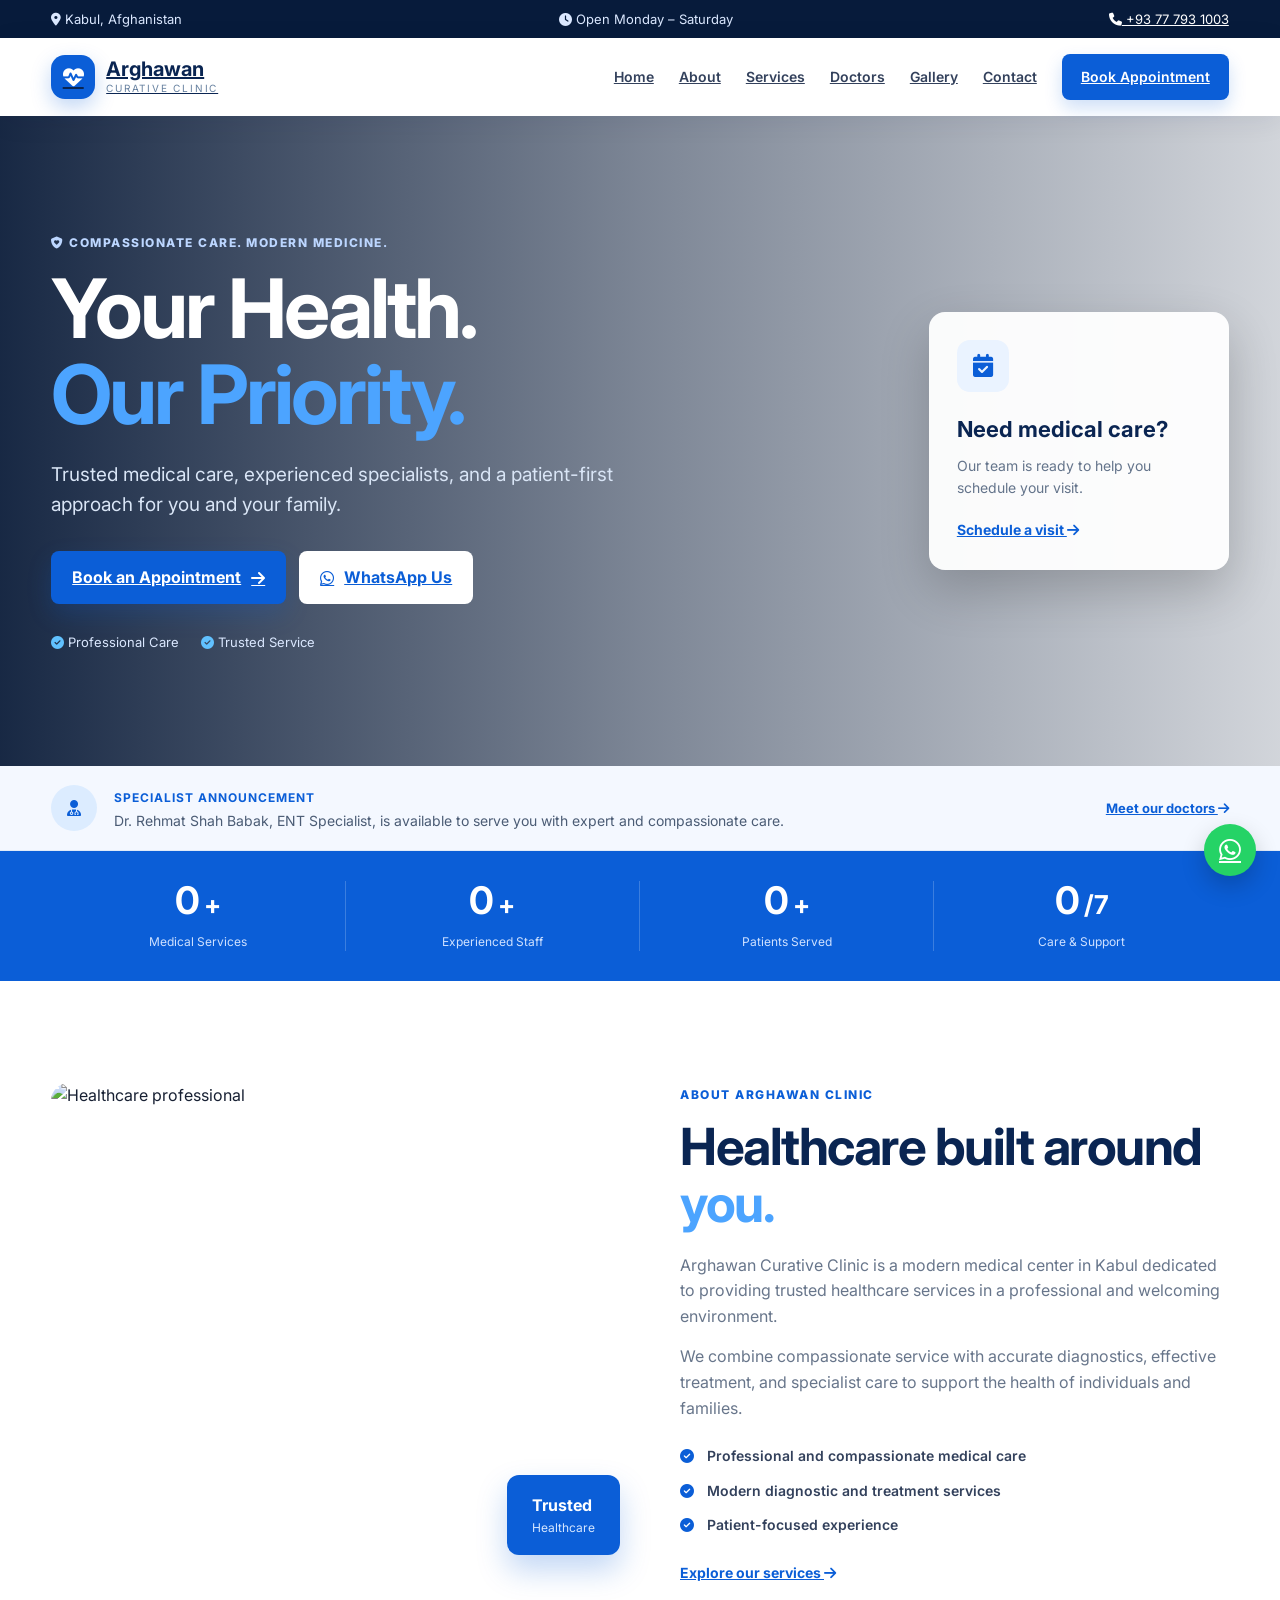
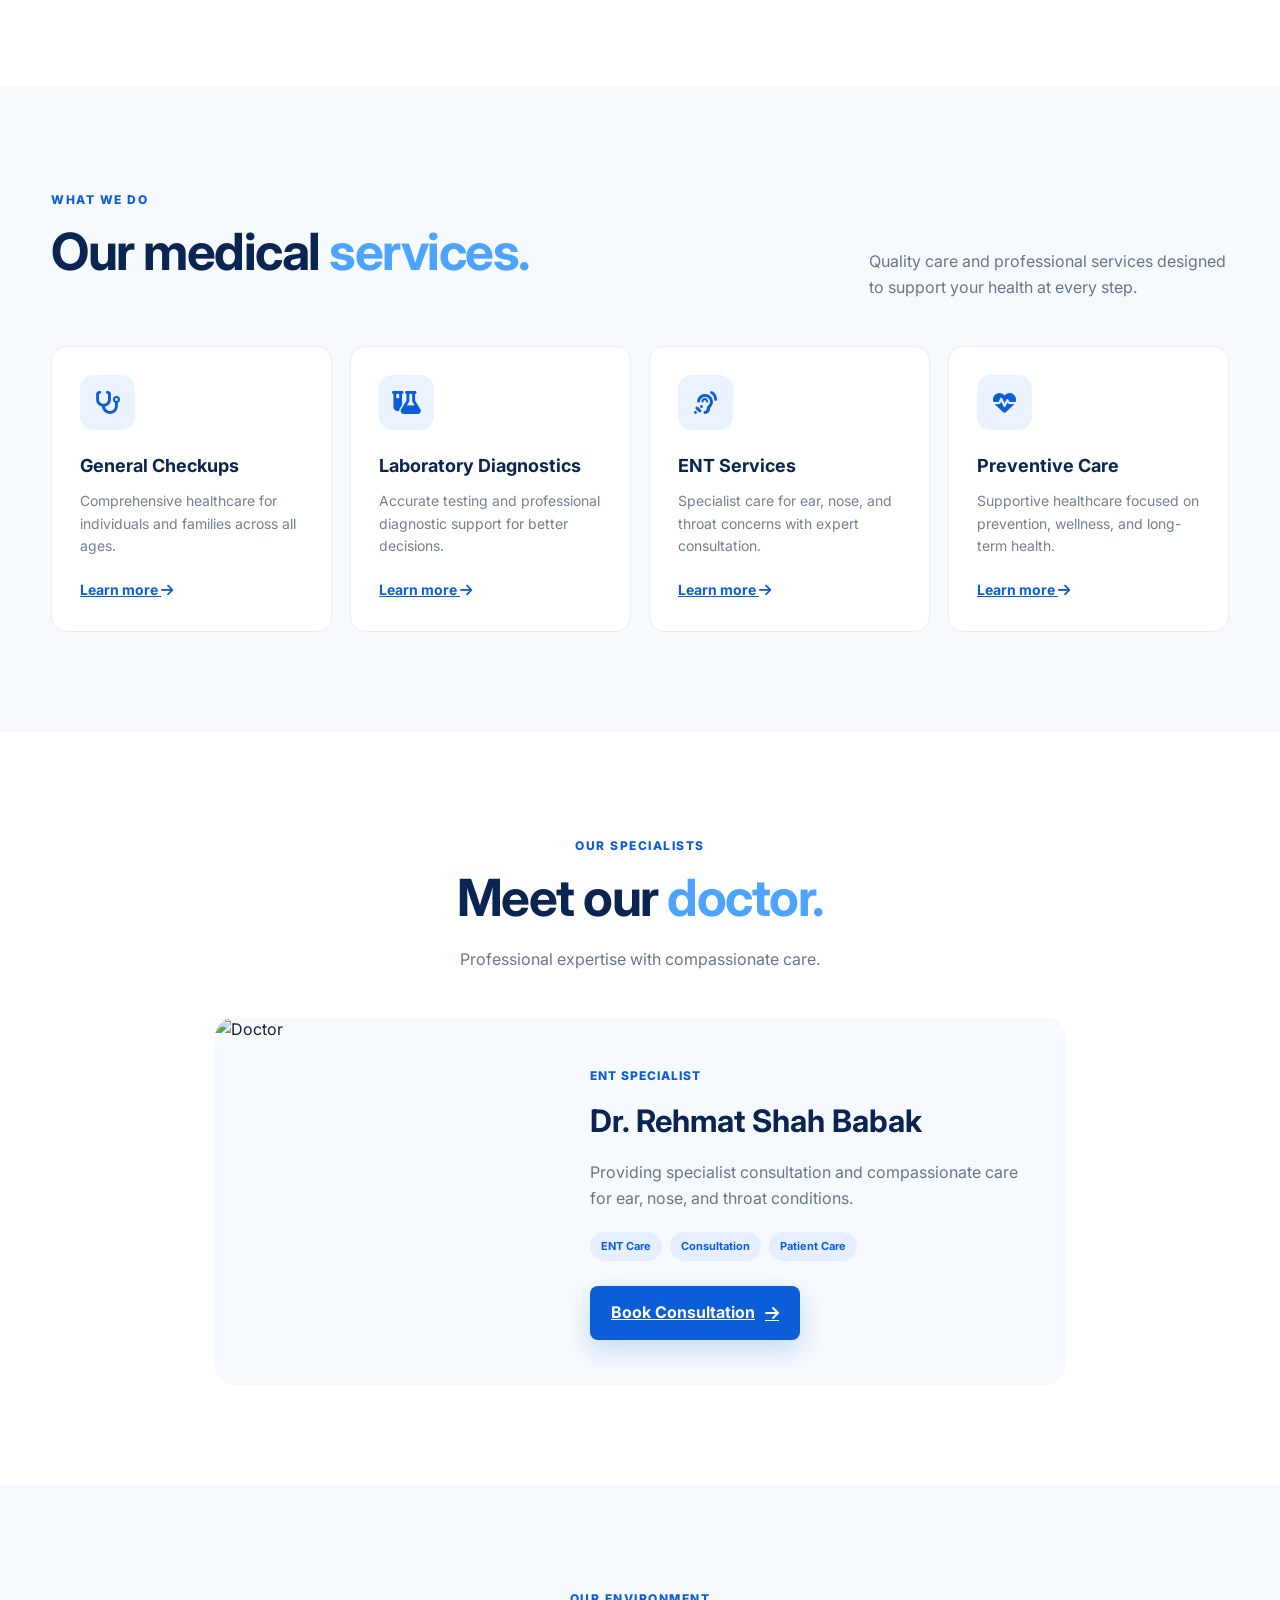
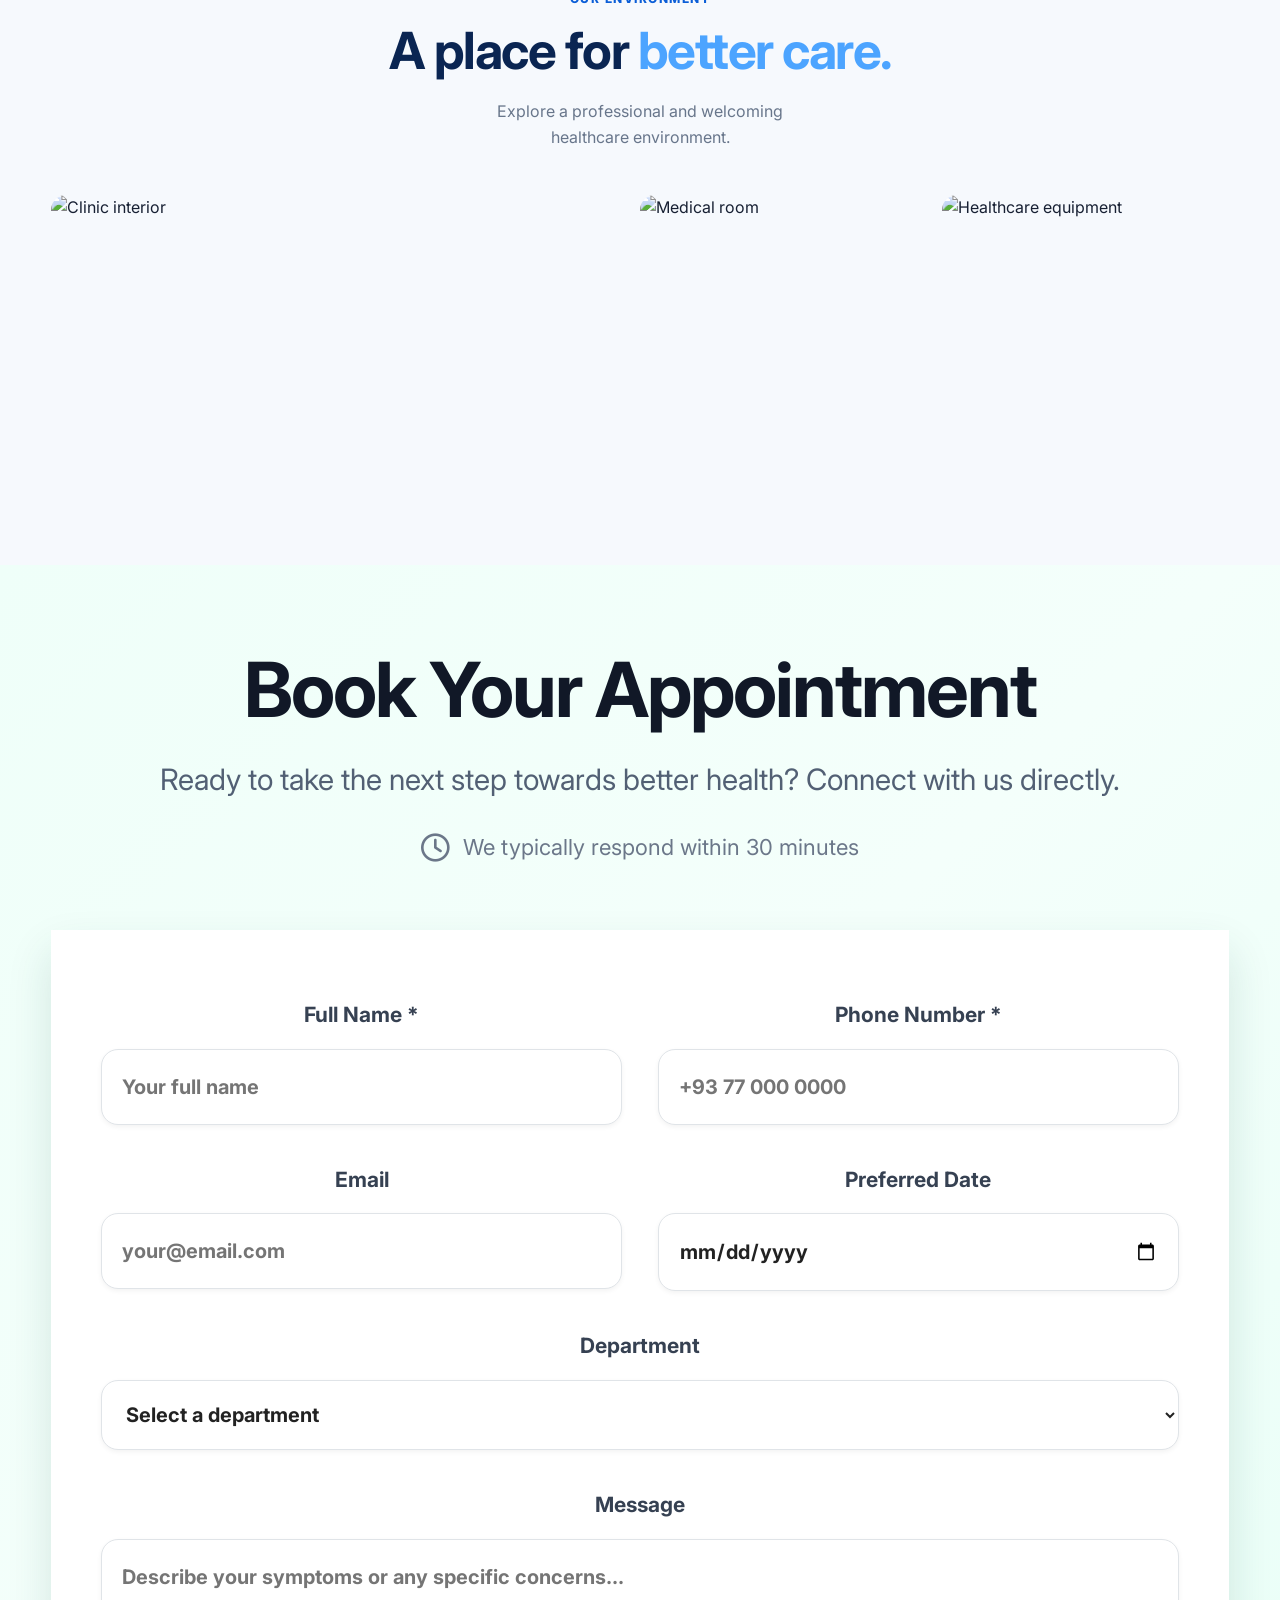
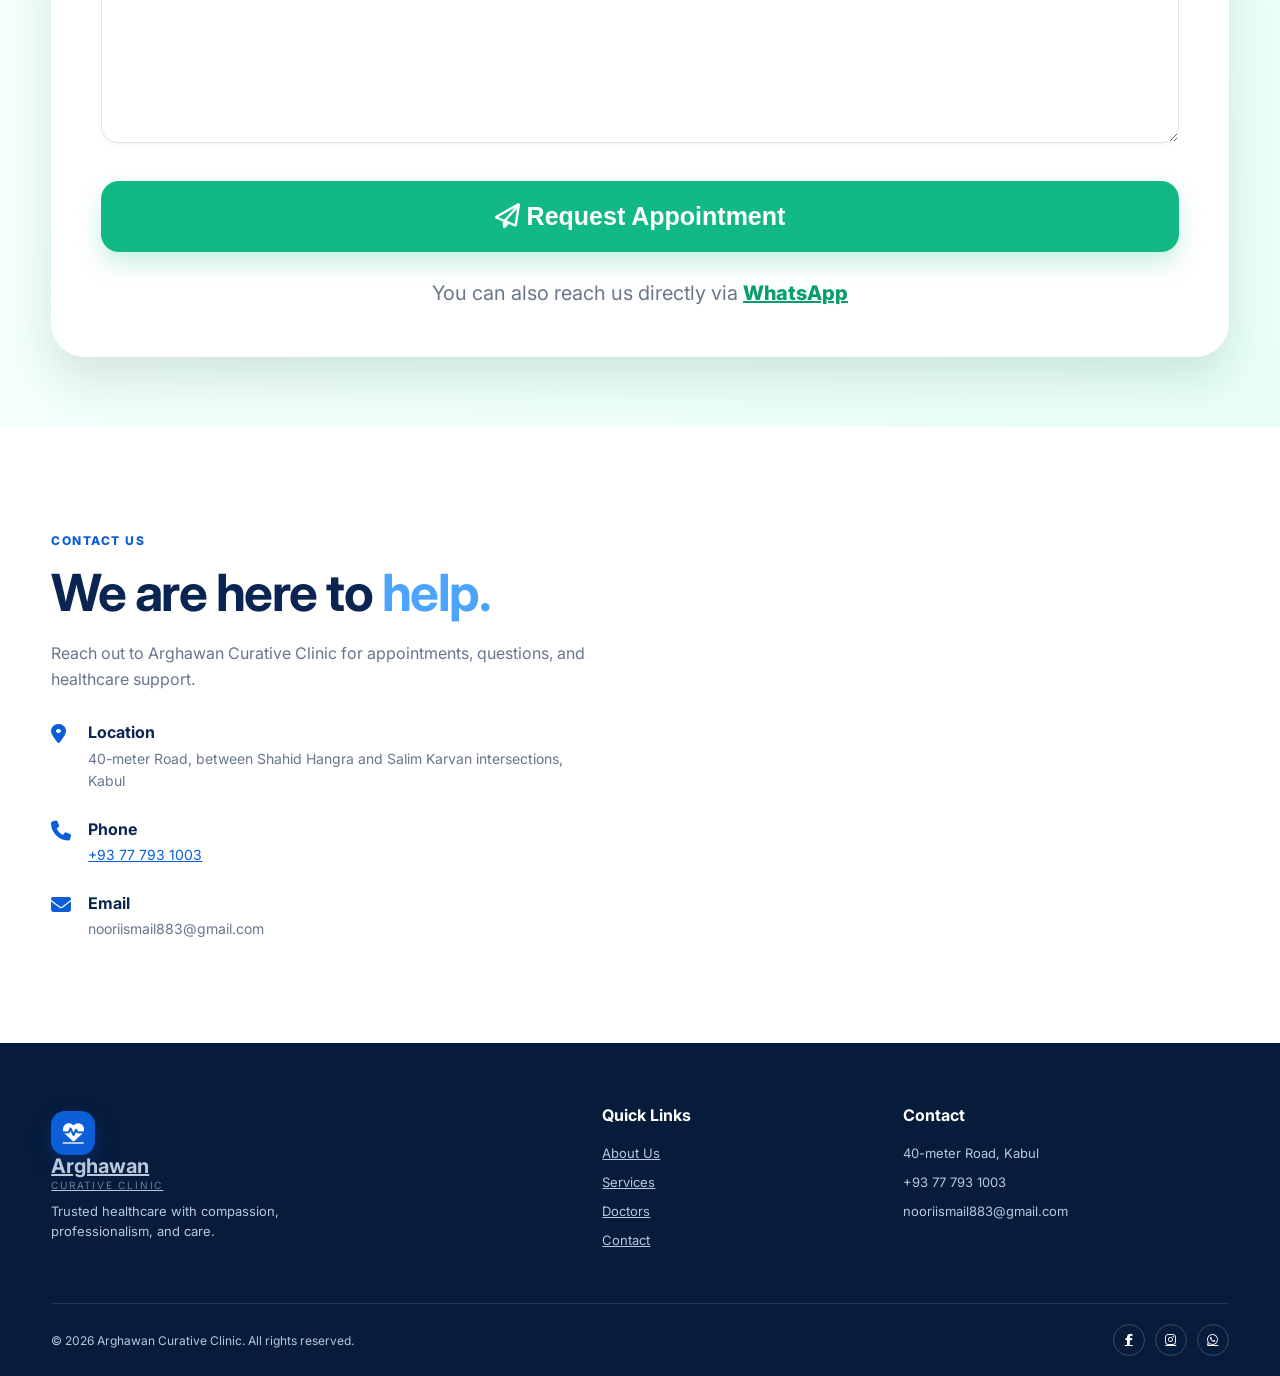
==== commit 181b0a68: "Refactor gallery section for improved layout" ====
--- a/index.html
+++ b/index.html
@@ -476,70 +476,54 @@
 
 
     <!-- GALLERY -->
-<section class="section gallery" id="gallery">
-
-    <div class="container">
-
-        <div class="section-heading center">
-            <span class="section-label">Our Gallery</span>
-
-            <h2>
-                Welcome to
-                <span>Arghawan Curative Clinic</span>
-            </h2>
-
-            <p>
-                Explore our clinic, our experienced medical staff, and our healthcare environment.
-            </p>
-        </div>
+    <section class="section gallery" id="gallery">
+
+      <div class="container">
+
+        <div class="section-heading center reveal">
+
+          <span class="section-label">
+            Our Environment
+          </span>
+
+          <h2>
+            A place for
+            <span>better care.</span>
+          </h2>
+
+          <p>
+            Explore a professional and welcoming healthcare environment.
+          </p>
+
+        </div>
+
 
         <div class="gallery-grid">
 
-            <!-- Building -->
-            <div class="gallery-item gallery-large">
-                <img src="images/clinic-building.jpg" alt="Arghawan Curative Clinic">
-
-                <div class="gallery-overlay">
-                    <h3>Arghawan Curative Clinic</h3>
-                    <p>Kabul, Afghanistan</p>
-                </div>
-            </div>
-
-            <!-- Staff -->
-            <div class="gallery-item">
-                <img src="images/clinic-staff.jpg" alt="Medical Team">
-
-                <div class="gallery-overlay">
-                    <h3>Our Medical Team</h3>
-                    <p>Experienced Doctors & Specialists</p>
-                </div>
-            </div>
-
-            <!-- Building Again -->
-            <div class="gallery-item">
-                <img src="images/clinic-building.jpg" alt="Clinic Entrance">
-
-                <div class="gallery-overlay">
-                    <h3>Clinic Entrance</h3>
-                    <p>Modern Healthcare Facility</p>
-                </div>
-            </div>
-
-            <!-- Staff Again -->
-            <div class="gallery-item">
-                <img src="images/clinic-staff.jpg" alt="Doctors">
-
-                <div class="gallery-overlay">
-                    <h3>Professional Care</h3>
-                    <p>Dedicated Medical Professionals</p>
-                </div>
-            </div>
-
-        </div>
-
-    </div>
-
-</section>
+          <img
+            class="gallery-large reveal"
+            src="https://images.unsplash.com/photo-1519494026892-80bbd2d6fd0d?auto=format&fit=crop&w=1200&q=85"
+            alt="Clinic interior"
+          >
+
+          <img
+            class="reveal"
+            src="https://images.unsplash.com/photo-1586773860418-d37222d8fce3?auto=format&fit=crop&w=800&q=85"
+            alt="Medical room"
+          >
+
+          <img
+            class="reveal"
+            src="https://images.unsplash.com/photo-1584982751601-97dcc096659c?auto=format&fit=crop&w=800&q=85"
+            alt="Healthcare equipment"
+          >
+
+        </div>
+
+      </div>
+
+    </section>
+
 
     <!-- APPOINTMENT -->
     <section class="appointment-page section" id="appointment">
@@ -955,4 +939,3 @@
 
 </body>
 </html>
-
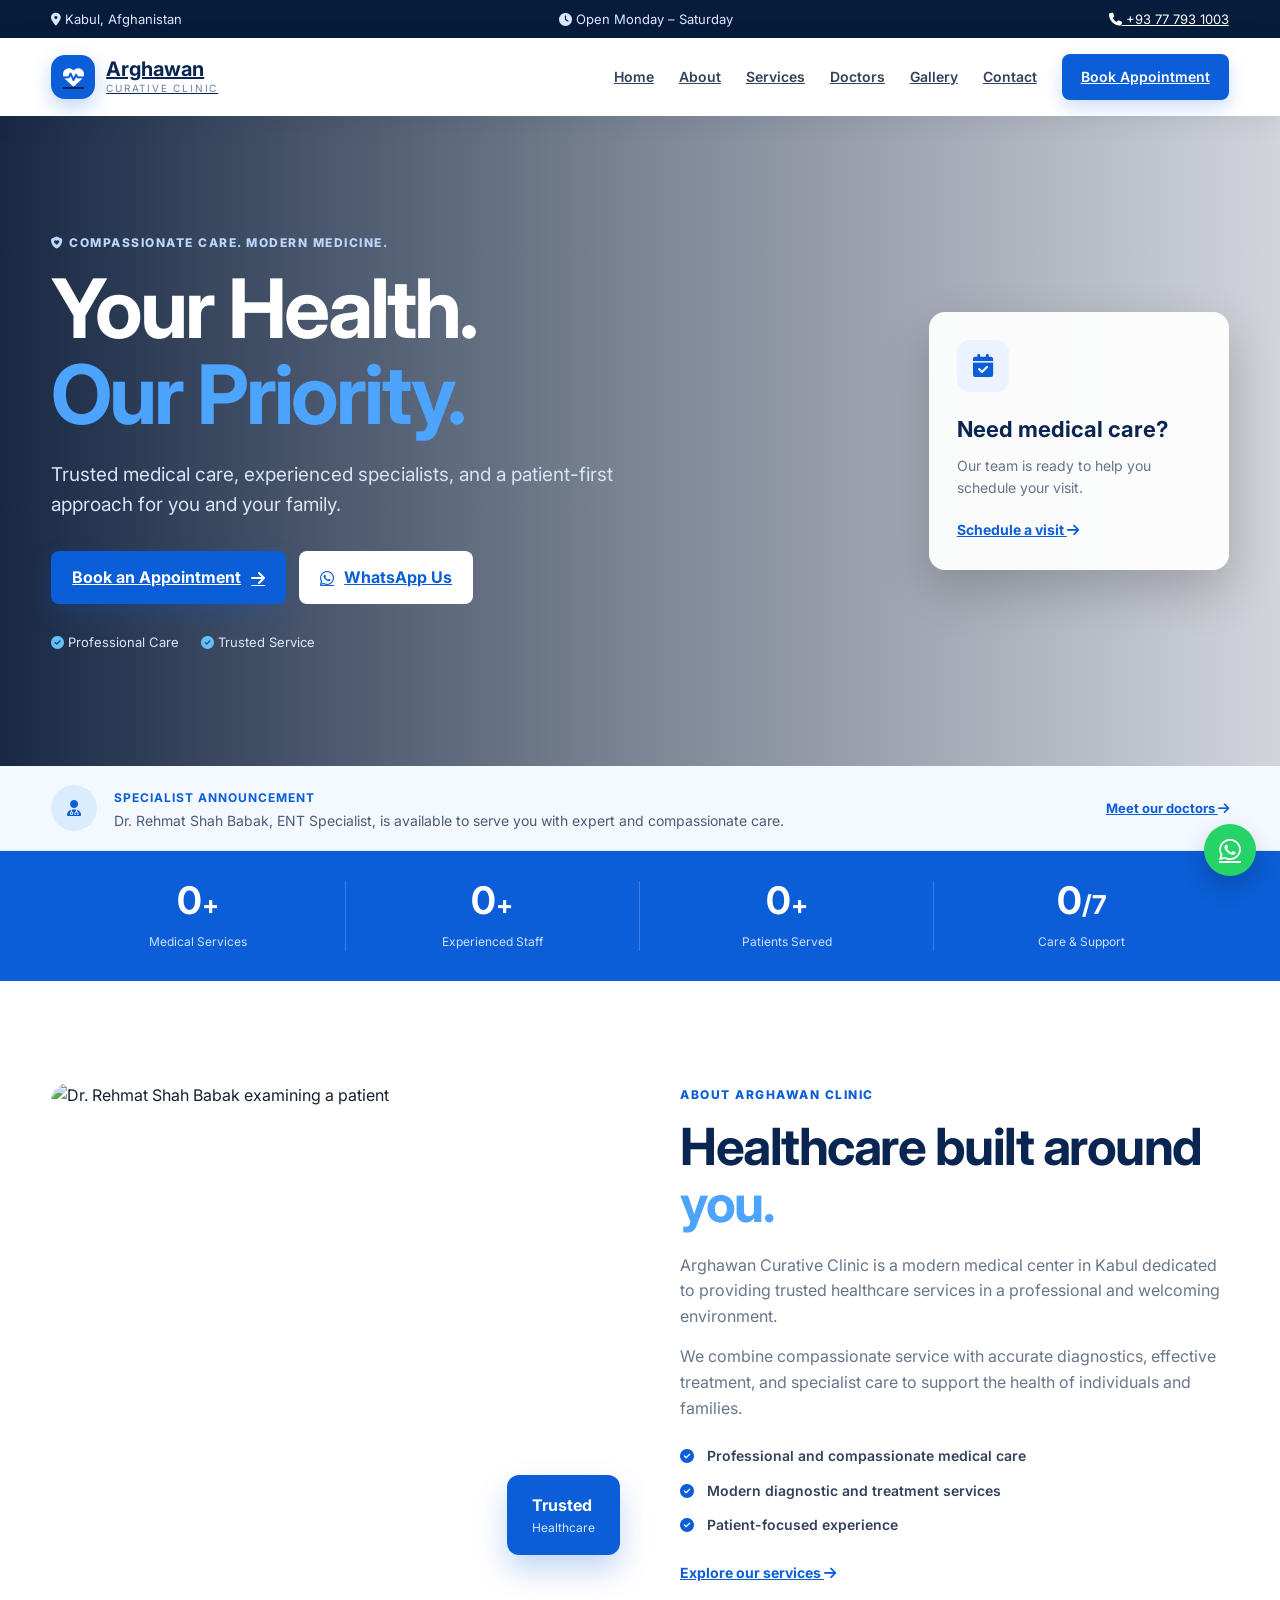
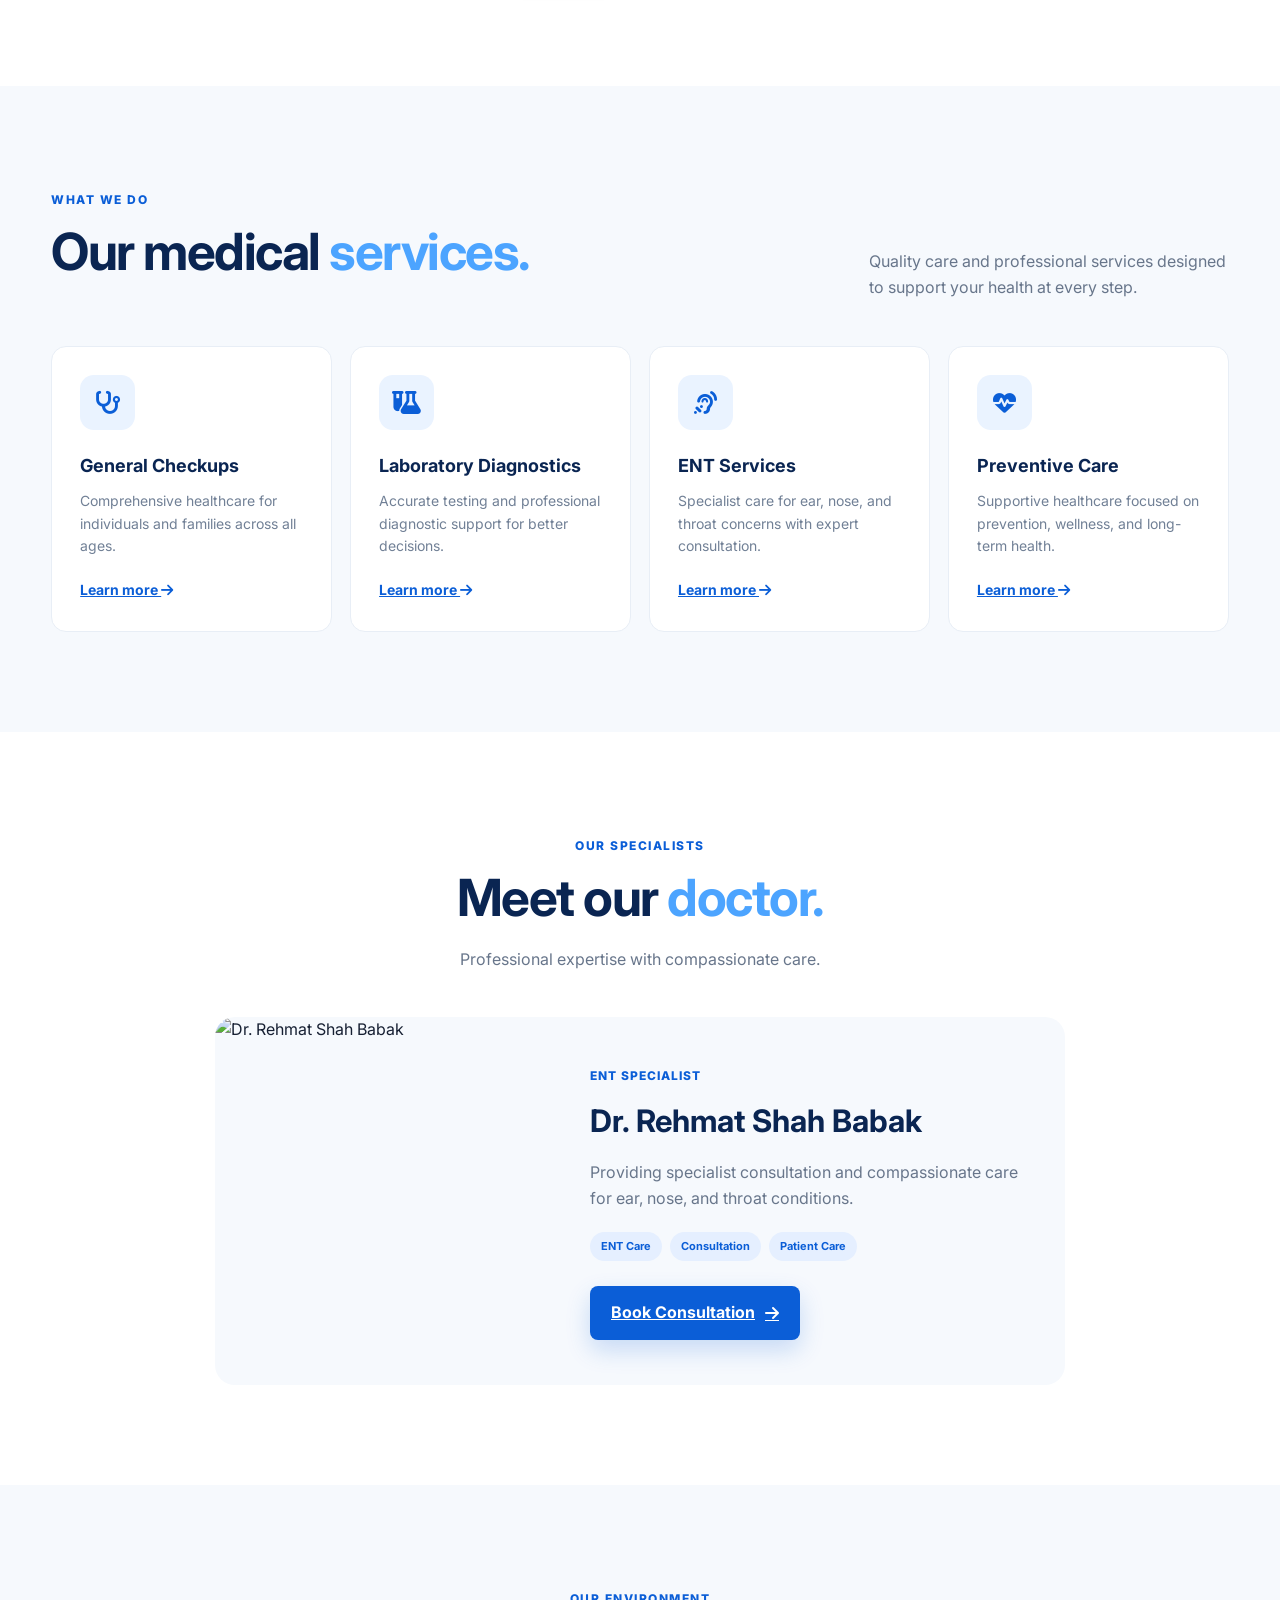
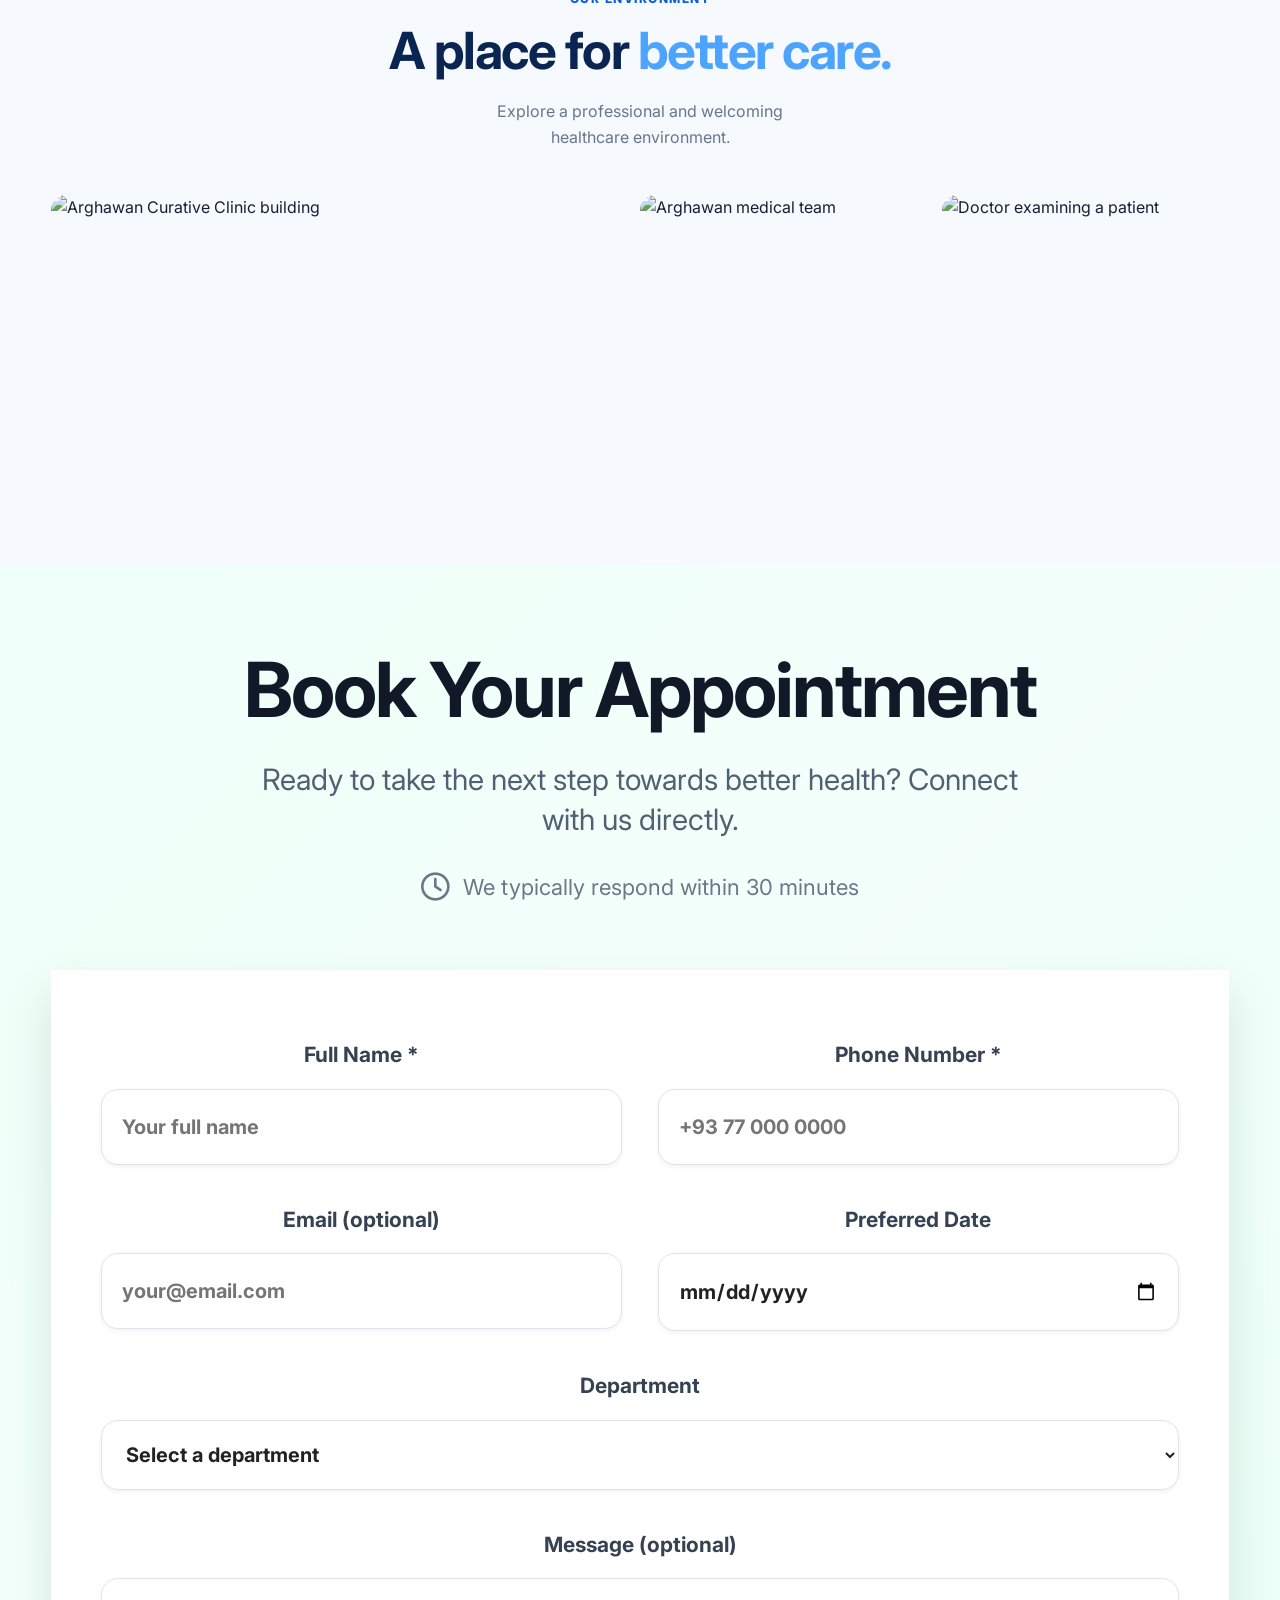
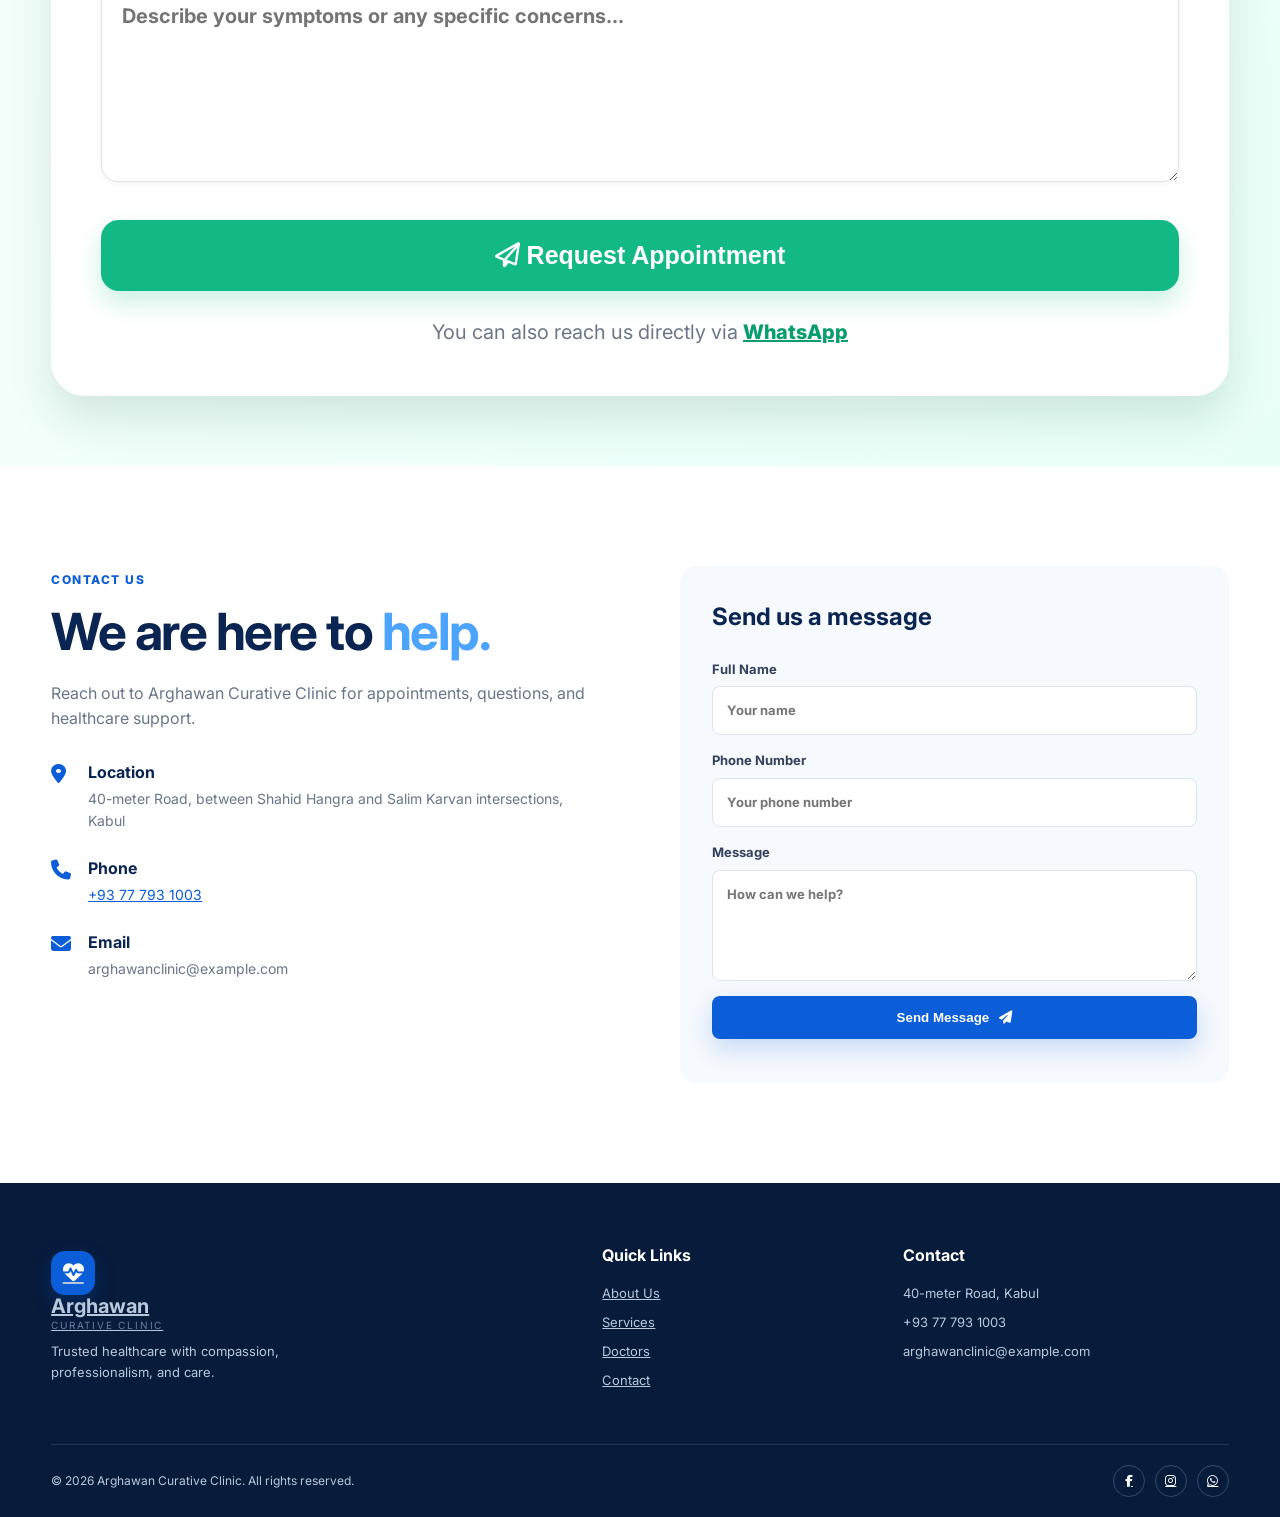
==== commit 86d87e0f: "Upload index.html" ====
--- a/index.html
+++ b/index.html
@@ -9,38 +9,26 @@
   <link rel="preconnect" href="https://fonts.googleapis.com">
   <link rel="preconnect" href="https://fonts.gstatic.com" crossorigin>
   <link href="https://fonts.googleapis.com/css2?family=Inter:wght@400;500;600;700;800&display=swap" rel="stylesheet">
-
   <link rel="stylesheet" href="https://cdnjs.cloudflare.com/ajax/libs/font-awesome/6.5.2/css/all.min.css">
   <link rel="stylesheet" href="style.css">
 </head>
-
 <body>
-
   <div class="topbar">
     <div class="container topbar-inner">
       <span><i class="fa-solid fa-location-dot"></i> Kabul, Afghanistan</span>
       <span><i class="fa-solid fa-clock"></i> Open Monday – Saturday</span>
-      <a href="tel:+93777931003">
-        <i class="fa-solid fa-phone"></i> +93 77 793 1003
-      </a>
+      <a href="tel:+93777931003"><i class="fa-solid fa-phone"></i> +93 77 793 1003</a>
     </div>
   </div>
 
   <header class="header" id="header">
     <div class="container nav-wrap">
-
       <a href="#home" class="logo">
-        <span class="logo-mark">
-          <i class="fa-solid fa-heart-pulse"></i>
-        </span>
-
-        <span>
-          <strong>Arghawan</strong>
-          <small>Curative Clinic</small>
-        </span>
+        <span class="logo-mark"><i class="fa-solid fa-heart-pulse"></i></span>
+        <span><strong>Arghawan</strong><small>Curative Clinic</small></span>
       </a>
 
-      <button class="menu-toggle" id="menuToggle">
+      <button class="menu-toggle" id="menuToggle" aria-label="Open menu">
         <i class="fa-solid fa-bars"></i>
       </button>
 
@@ -53,889 +41,242 @@
         <a href="#contact">Contact</a>
         <a href="#appointment" class="nav-cta">Book Appointment</a>
       </nav>
-
     </div>
   </header>
 
   <main>
-
-    <!-- HERO -->
     <section class="hero" id="home">
-
       <div class="hero-overlay"></div>
-
       <div class="container hero-content">
-
         <div class="hero-copy reveal">
-
-          <span class="eyebrow">
-            <i class="fa-solid fa-shield-heart"></i>
-            Compassionate care. Modern medicine.
-          </span>
-
-          <h1>
-            Your Health.
-            <br>
-            <span>Our Priority.</span>
-          </h1>
-
-          <p>
-            Trusted medical care, experienced specialists,
-            and a patient-first approach for you and your family.
-          </p>
-
+          <span class="eyebrow"><i class="fa-solid fa-shield-heart"></i> Compassionate care. Modern medicine.</span>
+          <h1>Your Health.<br><span>Our Priority.</span></h1>
+          <p>Trusted medical care, experienced specialists, and a patient-first approach for you and your family.</p>
           <div class="hero-actions">
-
-            <a href="#appointment" class="btn btn-primary">
-              Book an Appointment
-              <i class="fa-solid fa-arrow-right"></i>
-            </a>
-
-            <a href="https://wa.me/93777931003"
-               target="_blank"
-               class="btn btn-light">
-
-              <i class="fa-brands fa-whatsapp"></i>
-              WhatsApp Us
-
-            </a>
-
-          </div>
-
+            <a href="#appointment" class="btn btn-primary">Book an Appointment <i class="fa-solid fa-arrow-right"></i></a>
+            <a href="https://wa.me/93777931003" target="_blank" class="btn btn-light"><i class="fa-brands fa-whatsapp"></i> WhatsApp Us</a>
+          </div>
           <div class="hero-trust">
-
-            <span>
-              <i class="fa-solid fa-circle-check"></i>
-              Professional Care
-            </span>
-
-            <span>
-              <i class="fa-solid fa-circle-check"></i>
-              Trusted Service
-            </span>
-
-          </div>
-
-        </div>
-
+            <span><i class="fa-solid fa-circle-check"></i> Professional Care</span>
+            <span><i class="fa-solid fa-circle-check"></i> Trusted Service</span>
+          </div>
+        </div>
 
         <div class="hero-card reveal">
-
-          <div class="card-icon">
-            <i class="fa-solid fa-calendar-check"></i>
-          </div>
-
+          <div class="card-icon"><i class="fa-solid fa-calendar-check"></i></div>
           <h3>Need medical care?</h3>
-
-          <p>
-            Our team is ready to help you schedule your visit.
-          </p>
-
-          <a href="#appointment">
-            Schedule a visit
-            <i class="fa-solid fa-arrow-right"></i>
-          </a>
-
-        </div>
-
-      </div>
-
-    </section>
-
-
-    <!-- ANNOUNCEMENT -->
+          <p>Our team is ready to help you schedule your visit.</p>
+          <a href="#appointment">Schedule a visit <i class="fa-solid fa-arrow-right"></i></a>
+        </div>
+      </div>
+    </section>
+
     <section class="announcement">
-
       <div class="container announcement-inner">
-
-        <div class="announcement-icon">
-          <i class="fa-solid fa-user-doctor"></i>
-        </div>
-
+        <div class="announcement-icon"><i class="fa-solid fa-user-doctor"></i></div>
         <div>
-
           <strong>Specialist Announcement</strong>
-
-          <p>
-            Dr. Rehmat Shah Babak, ENT Specialist,
-            is available to serve you with expert and compassionate care.
-          </p>
-
-        </div>
-
-        <a href="#doctors">
-          Meet our doctors
-          <i class="fa-solid fa-arrow-right"></i>
+          <p>Dr. Rehmat Shah Babak, ENT Specialist, is available to serve you with expert and compassionate care.</p>
+        </div>
+        <a href="#doctors">Meet our doctors <i class="fa-solid fa-arrow-right"></i></a>
+      </div>
+    </section>
+
+    <section class="stats">
+      <div class="container stats-grid">
+        <div class="stat"><strong class="counter" data-target="10">0</strong><span>+</span><p>Medical Services</p></div>
+        <div class="stat"><strong class="counter" data-target="5">0</strong><span>+</span><p>Experienced Staff</p></div>
+        <div class="stat"><strong class="counter" data-target="1000">0</strong><span>+</span><p>Patients Served</p></div>
+        <div class="stat"><strong class="counter" data-target="24">0</strong><span>/7</span><p>Care & Support</p></div>
+      </div>
+    </section>
+
+    <section class="section about" id="about">
+      <div class="container two-col">
+        <div class="section-image reveal">
+          <img src="doctor-with-patient.png" alt="Dr. Rehmat Shah Babak examining a patient">
+          <div class="experience-badge"><strong>Trusted</strong><span>Healthcare</span></div>
+        </div>
+        <div class="section-copy reveal">
+          <span class="section-label">About Arghawan Clinic</span>
+          <h2>Healthcare built around <span>you.</span></h2>
+          <p>Arghawan Curative Clinic is a modern medical center in Kabul dedicated to providing trusted healthcare services in a professional and welcoming environment.</p>
+          <p>We combine compassionate service with accurate diagnostics, effective treatment, and specialist care to support the health of individuals and families.</p>
+          <ul class="check-list">
+            <li><i class="fa-solid fa-circle-check"></i> Professional and compassionate medical care</li>
+            <li><i class="fa-solid fa-circle-check"></i> Modern diagnostic and treatment services</li>
+            <li><i class="fa-solid fa-circle-check"></i> Patient-focused experience</li>
+          </ul>
+          <a href="#services" class="text-link">Explore our services <i class="fa-solid fa-arrow-right"></i></a>
+        </div>
+      </div>
+    </section>
+
+    <section class="section services" id="services">
+      <div class="container">
+        <div class="section-heading reveal">
+          <div>
+            <span class="section-label">What We Do</span>
+            <h2>Our medical <span>services.</span></h2>
+          </div>
+          <p>Quality care and professional services designed to support your health at every step.</p>
+        </div>
+
+        <div class="service-grid">
+          <article class="service-card reveal">
+            <div class="service-icon"><i class="fa-solid fa-stethoscope"></i></div>
+            <h3>General Checkups</h3>
+            <p>Comprehensive healthcare for individuals and families across all ages.</p>
+            <a href="#appointment">Learn more <i class="fa-solid fa-arrow-right"></i></a>
+          </article>
+          <article class="service-card reveal">
+            <div class="service-icon"><i class="fa-solid fa-flask-vial"></i></div>
+            <h3>Laboratory Diagnostics</h3>
+            <p>Accurate testing and professional diagnostic support for better decisions.</p>
+            <a href="#appointment">Learn more <i class="fa-solid fa-arrow-right"></i></a>
+          </article>
+          <article class="service-card reveal">
+            <div class="service-icon"><i class="fa-solid fa-ear-listen"></i></div>
+            <h3>ENT Services</h3>
+            <p>Specialist care for ear, nose, and throat concerns with expert consultation.</p>
+            <a href="#appointment">Learn more <i class="fa-solid fa-arrow-right"></i></a>
+          </article>
+          <article class="service-card reveal">
+            <div class="service-icon"><i class="fa-solid fa-heart-pulse"></i></div>
+            <h3>Preventive Care</h3>
+            <p>Supportive healthcare focused on prevention, wellness, and long-term health.</p>
+            <a href="#appointment">Learn more <i class="fa-solid fa-arrow-right"></i></a>
+          </article>
+        </div>
+      </div>
+    </section>
+
+    <section class="section doctor-section" id="doctors">
+      <div class="container">
+        <div class="section-heading center reveal">
+          <span class="section-label">Our Specialists</span>
+          <h2>Meet our <span>doctor.</span></h2>
+          <p>Professional expertise with compassionate care.</p>
+        </div>
+        <div class="doctor-card reveal">
+          <div class="doctor-photo">
+            <img src="dr-rehmat-shah-babak.png" alt="Dr. Rehmat Shah Babak">
+          </div>
+          <div class="doctor-info">
+            <span class="doctor-role">ENT Specialist</span>
+            <h3>Dr. Rehmat Shah Babak</h3>
+            <p>Providing specialist consultation and compassionate care for ear, nose, and throat conditions.</p>
+            <div class="doctor-tags"><span>ENT Care</span><span>Consultation</span><span>Patient Care</span></div>
+            <a href="#appointment" class="btn btn-primary">Book Consultation <i class="fa-solid fa-arrow-right"></i></a>
+          </div>
+        </div>
+      </div>
+    </section>
+
+    <section class="section gallery" id="gallery">
+      <div class="container">
+        <div class="section-heading center reveal">
+          <span class="section-label">Our Environment</span>
+          <h2>A place for <span>better care.</span></h2>
+          <p>Explore a professional and welcoming healthcare environment.</p>
+        </div>
+        <div class="gallery-grid">
+          <img class="gallery-large reveal" src="clinic-building.jpg" alt="Arghawan Curative Clinic building">
+          <img class="reveal" src="medical-team.jpg" alt="Arghawan medical team">
+          <img class="reveal" src="doctor-with-patient.png" alt="Doctor examining a patient">
+        </div>
+      </div>
+    </section>
+
+    <section class="appointment-page section" id="appointment">
+      <div class="container appointment-page-inner reveal">
+        <div class="appointment-heading">
+          <h2>Book Your Appointment</h2>
+          <p>Ready to take the next step towards better health? Connect<br class="desktop-break"> with us directly.</p>
+          <div class="response-time"><i class="fa-regular fa-clock"></i> We typically respond within 30 minutes</div>
+        </div>
+
+        <form class="appointment-form" action="https://formsubmit.co/nooriismail883@gmail.com" method="POST">
+          <input type="hidden" name="_subject" value="New Appointment Request - Arghawan Curative Clinic">
+          <input type="hidden" name="_captcha" value="false">
+          <input type="hidden" name="_template" value="table">
+          <input type="hidden" name="_next" value="https://arghawanclinic.com/thank-you.html">
+
+          <div class="form-row">
+            <label>Full Name *<input type="text" name="Full Name" placeholder="Your full name" required></label>
+            <label>Phone Number *<input type="tel" name="Phone Number" placeholder="+93 77 000 0000" required></label>
+          </div>
+
+          <div class="form-row">
+            <label>Email (optional)<input type="email" name="Email" placeholder="your@email.com"></label>
+            <label>Preferred Date<input type="date" name="Preferred Date"></label>
+          </div>
+
+          <label>Department
+            <select name="Department">
+              <option value="">Select a department</option>
+              <option>General Checkups</option>
+              <option>Laboratory Diagnostics</option>
+              <option>ENT Services</option>
+              <option>Preventive Care</option>
+            </select>
+          </label>
+
+          <label>Message (optional)
+            <textarea name="Message" rows="5" placeholder="Describe your symptoms or any specific concerns..."></textarea>
+          </label>
+
+          <button type="submit" class="appointment-submit"><i class="fa-regular fa-paper-plane"></i> Request Appointment</button>
+          <p class="whatsapp-note">You can also reach us directly via <a href="https://wa.me/93777931003" target="_blank">WhatsApp</a></p>
+        </form>
+      </div>
+    </section>
+
+    <section class="section contact" id="contact">
+      <div class="container two-col contact-grid">
+        <div class="section-copy reveal">
+          <span class="section-label">Contact Us</span>
+          <h2>We are here to <span>help.</span></h2>
+          <p>Reach out to Arghawan Curative Clinic for appointments, questions, and healthcare support.</p>
+          <div class="contact-list">
+            <div><i class="fa-solid fa-location-dot"></i><div><strong>Location</strong><p>40-meter Road, between Shahid Hangra and Salim Karvan intersections, Kabul</p></div></div>
+            <div><i class="fa-solid fa-phone"></i><div><strong>Phone</strong><p><a href="tel:+93777931003">+93 77 793 1003</a></p></div></div>
+            <div><i class="fa-solid fa-envelope"></i><div><strong>Email</strong><p>arghawanclinic@example.com</p></div></div>
+          </div>
+        </div>
+        <form class="contact-form reveal" id="contactForm">
+          <h3>Send us a message</h3>
+          <label>Full Name<input type="text" id="name" placeholder="Your name" required></label>
+          <label>Phone Number<input type="tel" id="phone" placeholder="Your phone number" required></label>
+          <label>Message<textarea id="message" rows="4" placeholder="How can we help?" required></textarea></label>
+          <button type="submit" class="btn btn-primary">Send Message <i class="fa-solid fa-paper-plane"></i></button>
+          <p class="form-message" id="formMessage"></p>
+        </form>
+      </div>
+    </section>
+  </main>
+
+  <footer class="footer">
+    <div class="container footer-grid">
+      <div>
+        <a href="#home" class="logo footer-logo">
+          <span class="logo-mark"><i class="fa-solid fa-heart-pulse"></i></span>
+          <span><strong>Arghawan</strong><small>Curative Clinic</small></span>
         </a>
-
-      </div>
-
-    </section>
-
-
-    <!-- STATS -->
-    <section class="stats">
-
-      <div class="container stats-grid">
-
-        <div class="stat">
-          <strong class="counter" data-target="10">0</strong>
-          <span>+</span>
-          <p>Medical Services</p>
-        </div>
-
-        <div class="stat">
-          <strong class="counter" data-target="5">0</strong>
-          <span>+</span>
-          <p>Experienced Staff</p>
-        </div>
-
-        <div class="stat">
-          <strong class="counter" data-target="1000">0</strong>
-          <span>+</span>
-          <p>Patients Served</p>
-        </div>
-
-        <div class="stat">
-          <strong class="counter" data-target="24">0</strong>
-          <span>/7</span>
-          <p>Care & Support</p>
-        </div>
-
-      </div>
-
-    </section>
-
-
-    <!-- ABOUT -->
-    <section class="section about" id="about">
-
-      <div class="container two-col">
-
-        <div class="section-image reveal">
-
-          <img
-            src="https://images.unsplash.com/photo-1576091160399-112ba8d25d1d?auto=format&fit=crop&w=1000&q=85"
-            alt="Healthcare professional"
-          >
-
-          <div class="experience-badge">
-            <strong>Trusted</strong>
-            <span>Healthcare</span>
-          </div>
-
-        </div>
-
-
-        <div class="section-copy reveal">
-
-          <span class="section-label">
-            About Arghawan Clinic
-          </span>
-
-          <h2>
-            Healthcare built around
-            <span>you.</span>
-          </h2>
-
-          <p>
-            Arghawan Curative Clinic is a modern medical center in Kabul
-            dedicated to providing trusted healthcare services in a professional
-            and welcoming environment.
-          </p>
-
-          <p>
-            We combine compassionate service with accurate diagnostics,
-            effective treatment, and specialist care to support the health
-            of individuals and families.
-          </p>
-
-          <ul class="check-list">
-
-            <li>
-              <i class="fa-solid fa-circle-check"></i>
-              Professional and compassionate medical care
-            </li>
-
-            <li>
-              <i class="fa-solid fa-circle-check"></i>
-              Modern diagnostic and treatment services
-            </li>
-
-            <li>
-              <i class="fa-solid fa-circle-check"></i>
-              Patient-focused experience
-            </li>
-
-          </ul>
-
-          <a href="#services" class="text-link">
-            Explore our services
-            <i class="fa-solid fa-arrow-right"></i>
-          </a>
-
-        </div>
-
-      </div>
-
-    </section>
-
-
-    <!-- SERVICES -->
-    <section class="section services" id="services">
-
-      <div class="container">
-
-        <div class="section-heading reveal">
-
-          <div>
-
-            <span class="section-label">
-              What We Do
-            </span>
-
-            <h2>
-              Our medical
-              <span>services.</span>
-            </h2>
-
-          </div>
-
-          <p>
-            Quality care and professional services designed
-            to support your health at every step.
-          </p>
-
-        </div>
-
-
-        <div class="service-grid">
-
-          <article class="service-card reveal">
-
-            <div class="service-icon">
-              <i class="fa-solid fa-stethoscope"></i>
-            </div>
-
-            <h3>General Checkups</h3>
-
-            <p>
-              Comprehensive healthcare for individuals and families
-              across all ages.
-            </p>
-
-            <a href="#appointment">
-              Learn more
-              <i class="fa-solid fa-arrow-right"></i>
-            </a>
-
-          </article>
-
-
-          <article class="service-card reveal">
-
-            <div class="service-icon">
-              <i class="fa-solid fa-flask-vial"></i>
-            </div>
-
-            <h3>Laboratory Diagnostics</h3>
-
-            <p>
-              Accurate testing and professional diagnostic support
-              for better decisions.
-            </p>
-
-            <a href="#appointment">
-              Learn more
-              <i class="fa-solid fa-arrow-right"></i>
-            </a>
-
-          </article>
-
-
-          <article class="service-card reveal">
-
-            <div class="service-icon">
-              <i class="fa-solid fa-ear-listen"></i>
-            </div>
-
-            <h3>ENT Services</h3>
-
-            <p>
-              Specialist care for ear, nose, and throat concerns
-              with expert consultation.
-            </p>
-
-            <a href="#appointment">
-              Learn more
-              <i class="fa-solid fa-arrow-right"></i>
-            </a>
-
-          </article>
-
-
-          <article class="service-card reveal">
-
-            <div class="service-icon">
-              <i class="fa-solid fa-heart-pulse"></i>
-            </div>
-
-            <h3>Preventive Care</h3>
-
-            <p>
-              Supportive healthcare focused on prevention,
-              wellness, and long-term health.
-            </p>
-
-            <a href="#appointment">
-              Learn more
-              <i class="fa-solid fa-arrow-right"></i>
-            </a>
-
-          </article>
-
-        </div>
-
-      </div>
-
-    </section>
-
-
-    <!-- DOCTORS -->
-    <section class="section doctor-section" id="doctors">
-
-      <div class="container">
-
-        <div class="section-heading center reveal">
-
-          <span class="section-label">
-            Our Specialists
-          </span>
-
-          <h2>
-            Meet our
-            <span>doctor.</span>
-          </h2>
-
-          <p>
-            Professional expertise with compassionate care.
-          </p>
-
-        </div>
-
-
-        <div class="doctor-card reveal">
-
-          <div class="doctor-photo">
-
-            <img
-              src="https://images.unsplash.com/photo-1612349317150-e413f6a5b16d?auto=format&fit=crop&w=700&q=85"
-              alt="Doctor"
-            >
-
-          </div>
-
-
-          <div class="doctor-info">
-
-            <span class="doctor-role">
-              ENT Specialist
-            </span>
-
-            <h3>
-              Dr. Rehmat Shah Babak
-            </h3>
-
-            <p>
-              Providing specialist consultation and compassionate care
-              for ear, nose, and throat conditions.
-            </p>
-
-            <div class="doctor-tags">
-
-              <span>ENT Care</span>
-              <span>Consultation</span>
-              <span>Patient Care</span>
-
-            </div>
-
-            <a href="#appointment" class="btn btn-primary">
-
-              Book Consultation
-              <i class="fa-solid fa-arrow-right"></i>
-
-            </a>
-
-          </div>
-
-        </div>
-
-      </div>
-
-    </section>
-
-
-    <!-- GALLERY -->
-    <section class="section gallery" id="gallery">
-
-      <div class="container">
-
-        <div class="section-heading center reveal">
-
-          <span class="section-label">
-            Our Environment
-          </span>
-
-          <h2>
-            A place for
-            <span>better care.</span>
-          </h2>
-
-          <p>
-            Explore a professional and welcoming healthcare environment.
-          </p>
-
-        </div>
-
-
-        <div class="gallery-grid">
-
-          <img
-            class="gallery-large reveal"
-            src="https://images.unsplash.com/photo-1519494026892-80bbd2d6fd0d?auto=format&fit=crop&w=1200&q=85"
-            alt="Clinic interior"
-          >
-
-          <img
-            class="reveal"
-            src="https://images.unsplash.com/photo-1586773860418-d37222d8fce3?auto=format&fit=crop&w=800&q=85"
-            alt="Medical room"
-          >
-
-          <img
-            class="reveal"
-            src="https://images.unsplash.com/photo-1584982751601-97dcc096659c?auto=format&fit=crop&w=800&q=85"
-            alt="Healthcare equipment"
-          >
-
-        </div>
-
-      </div>
-
-    </section>
-
-
-    <!-- APPOINTMENT -->
-    <section class="appointment-page section" id="appointment">
-
-      <div class="container appointment-page-inner reveal">
-
-        <div class="appointment-heading">
-
-          <h2>
-            Book Your Appointment
-          </h2>
-
-          <p>
-            Ready to take the next step towards better health?
-            Connect with us directly.
-          </p>
-
-          <div class="response-time">
-
-            <i class="fa-regular fa-clock"></i>
-
-            We typically respond within 30 minutes
-
-          </div>
-
-        </div>
-
-
-        <!-- ONLY ONE FORM -->
-
-        <form
-          class="appointment-form"
-          action="https://formsubmit.co/nooriismail883@gmail.com"
-          method="POST"
-        >
-
-          <input
-            type="hidden"
-            name="_subject"
-            value="New Appointment Request - Arghawan Curative Clinic"
-          >
-
-          <input
-            type="hidden"
-            name="_captcha"
-            value="false"
-          >
-
-          <input
-            type="hidden"
-            name="_template"
-            value="table"
-          >
-
-
-          <div class="form-row">
-
-            <label>
-              Full Name *
-
-              <input
-                type="text"
-                name="Full Name"
-                placeholder="Your full name"
-                required
-              >
-
-            </label>
-
-
-            <label>
-              Phone Number *
-
-              <input
-                type="tel"
-                name="Phone Number"
-                placeholder="+93 77 000 0000"
-                required
-              >
-
-            </label>
-
-          </div>
-
-
-          <div class="form-row">
-
-            <label>
-              Email
-
-              <input
-                type="email"
-                name="Email"
-                placeholder="your@email.com"
-              >
-
-            </label>
-
-
-            <label>
-              Preferred Date
-
-              <input
-                type="date"
-                name="Preferred Date"
-              >
-
-            </label>
-
-          </div>
-
-
-          <label>
-
-            Department
-
-            <select name="Department">
-
-              <option value="">
-                Select a department
-              </option>
-
-              <option>
-                General Checkups
-              </option>
-
-              <option>
-                Laboratory Diagnostics
-              </option>
-
-              <option>
-                ENT Services
-              </option>
-
-              <option>
-                Preventive Care
-              </option>
-
-            </select>
-
-          </label>
-
-
-          <label>
-
-            Message
-
-            <textarea
-              name="Message"
-              rows="5"
-              placeholder="Describe your symptoms or any specific concerns..."
-            ></textarea>
-
-          </label>
-
-
-          <button
-            type="submit"
-            class="appointment-submit"
-          >
-
-            <i class="fa-regular fa-paper-plane"></i>
-
-            Request Appointment
-
-          </button>
-
-
-          <p class="whatsapp-note">
-
-            You can also reach us directly via
-
-            <a
-              href="https://wa.me/93777931003"
-              target="_blank"
-            >
-              WhatsApp
-            </a>
-
-          </p>
-
-        </form>
-
-      </div>
-
-    </section>
-
-
-    <!-- CONTACT -->
-    <section class="section contact" id="contact">
-
-      <div class="container two-col contact-grid">
-
-        <div class="section-copy reveal">
-
-          <span class="section-label">
-            Contact Us
-          </span>
-
-          <h2>
-            We are here to
-            <span>help.</span>
-          </h2>
-
-          <p>
-            Reach out to Arghawan Curative Clinic for appointments,
-            questions, and healthcare support.
-          </p>
-
-
-          <div class="contact-list">
-
-            <div>
-
-              <i class="fa-solid fa-location-dot"></i>
-
-              <div>
-
-                <strong>Location</strong>
-
-                <p>
-                  40-meter Road, between Shahid Hangra and
-                  Salim Karvan intersections, Kabul
-                </p>
-
-              </div>
-
-            </div>
-
-
-            <div>
-
-              <i class="fa-solid fa-phone"></i>
-
-              <div>
-
-                <strong>Phone</strong>
-
-                <p>
-                  <a href="tel:+93777931003">
-                    +93 77 793 1003
-                  </a>
-                </p>
-
-              </div>
-
-            </div>
-
-
-            <div>
-
-              <i class="fa-solid fa-envelope"></i>
-
-              <div>
-
-                <strong>Email</strong>
-
-                <p>
-                  nooriismail883@gmail.com
-                </p>
-
-              </div>
-
-            </div>
-
-          </div>
-
-        </div>
-
-
-        
-      </div>
-
-    </section>
-
-  </main>
-
-
-  <!-- FOOTER -->
-  <footer class="footer">
-
-    <div class="container footer-grid">
-
-      <div>
-
-        <a href="#home" class="logo footer-logo">
-
-          <span class="logo-mark">
-
-            <i class="fa-solid fa-heart-pulse"></i>
-
-          </span>
-
-          <span>
-
-            <strong>Arghawan</strong>
-            <small>Curative Clinic</small>
-
-          </span>
-
-        </a>
-
-
-        <p>
-          Trusted healthcare with compassion,
-          professionalism, and care.
-        </p>
-
-      </div>
-
-
-      <div>
-
-        <h4>
-          Quick Links
-        </h4>
-
-        <a href="#about">
-          About Us
-        </a>
-
-        <a href="#services">
-          Services
-        </a>
-
-        <a href="#doctors">
-          Doctors
-        </a>
-
-        <a href="#contact">
-          Contact
-        </a>
-
-      </div>
-
-
-      <div>
-
-        <h4>
-          Contact
-        </h4>
-
-        <p>
-          40-meter Road, Kabul
-        </p>
-
-        <p>
-          +93 77 793 1003
-        </p>
-
-        <p>
-          nooriismail883@gmail.com
-        </p>
-
-      </div>
-
-    </div>
-
-
+        <p>Trusted healthcare with compassion, professionalism, and care.</p>
+      </div>
+      <div><h4>Quick Links</h4><a href="#about">About Us</a><a href="#services">Services</a><a href="#doctors">Doctors</a><a href="#contact">Contact</a></div>
+      <div><h4>Contact</h4><p>40-meter Road, Kabul</p><p>+93 77 793 1003</p><p>arghawanclinic@example.com</p></div>
+    </div>
     <div class="container footer-bottom">
-
-      <p>
-        © 2026 Arghawan Curative Clinic.
-        All rights reserved.
-      </p>
-
-
-      <div class="socials">
-
-        <a href="#">
-          <i class="fa-brands fa-facebook-f"></i>
-        </a>
-
-        <a href="#">
-          <i class="fa-brands fa-instagram"></i>
-        </a>
-
-        <a href="#">
-          <i class="fa-brands fa-whatsapp"></i>
-        </a>
-
-      </div>
-
-    </div>
-
+      <p>© 2026 Arghawan Curative Clinic. All rights reserved.</p>
+      <div class="socials"><a href="#"><i class="fa-brands fa-facebook-f"></i></a><a href="#"><i class="fa-brands fa-instagram"></i></a><a href="#"><i class="fa-brands fa-whatsapp"></i></a></div>
+    </div>
   </footer>
 
-
-  <a
-    class="floating-whatsapp"
-    href="https://wa.me/93777931003"
-    target="_blank"
-    aria-label="WhatsApp"
-  >
-
-    <i class="fa-brands fa-whatsapp"></i>
-
-  </a>
-
-
-  <button
-    class="back-top"
-    id="backTop"
-    aria-label="Back to top"
-  >
-
-    <i class="fa-solid fa-arrow-up"></i>
-
-  </button>
-
+  <a class="floating-whatsapp" href="https://wa.me/93777931003" target="_blank" aria-label="WhatsApp"><i class="fa-brands fa-whatsapp"></i></a>
+  <button class="back-top" id="backTop" aria-label="Back to top"><i class="fa-solid fa-arrow-up"></i></button>
 
   <script src="script.js"></script>
-
 </body>
 </html>
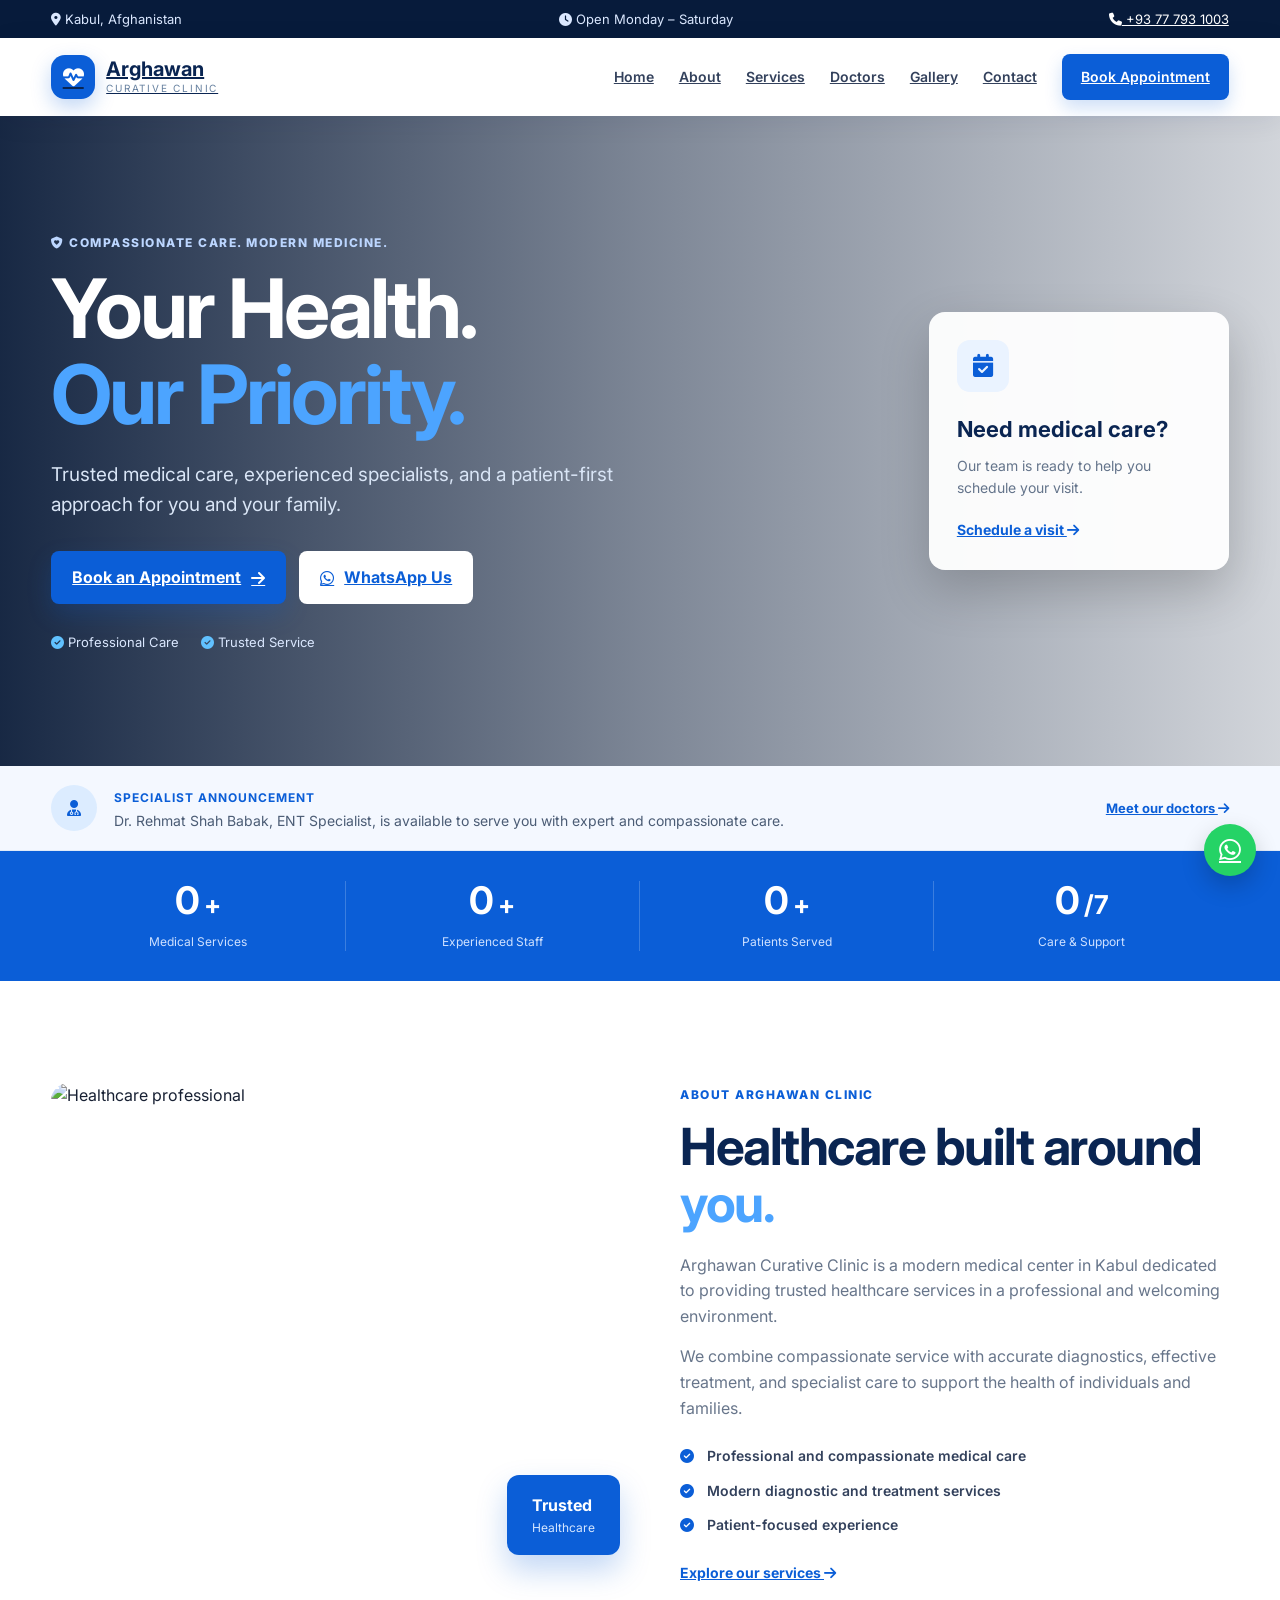
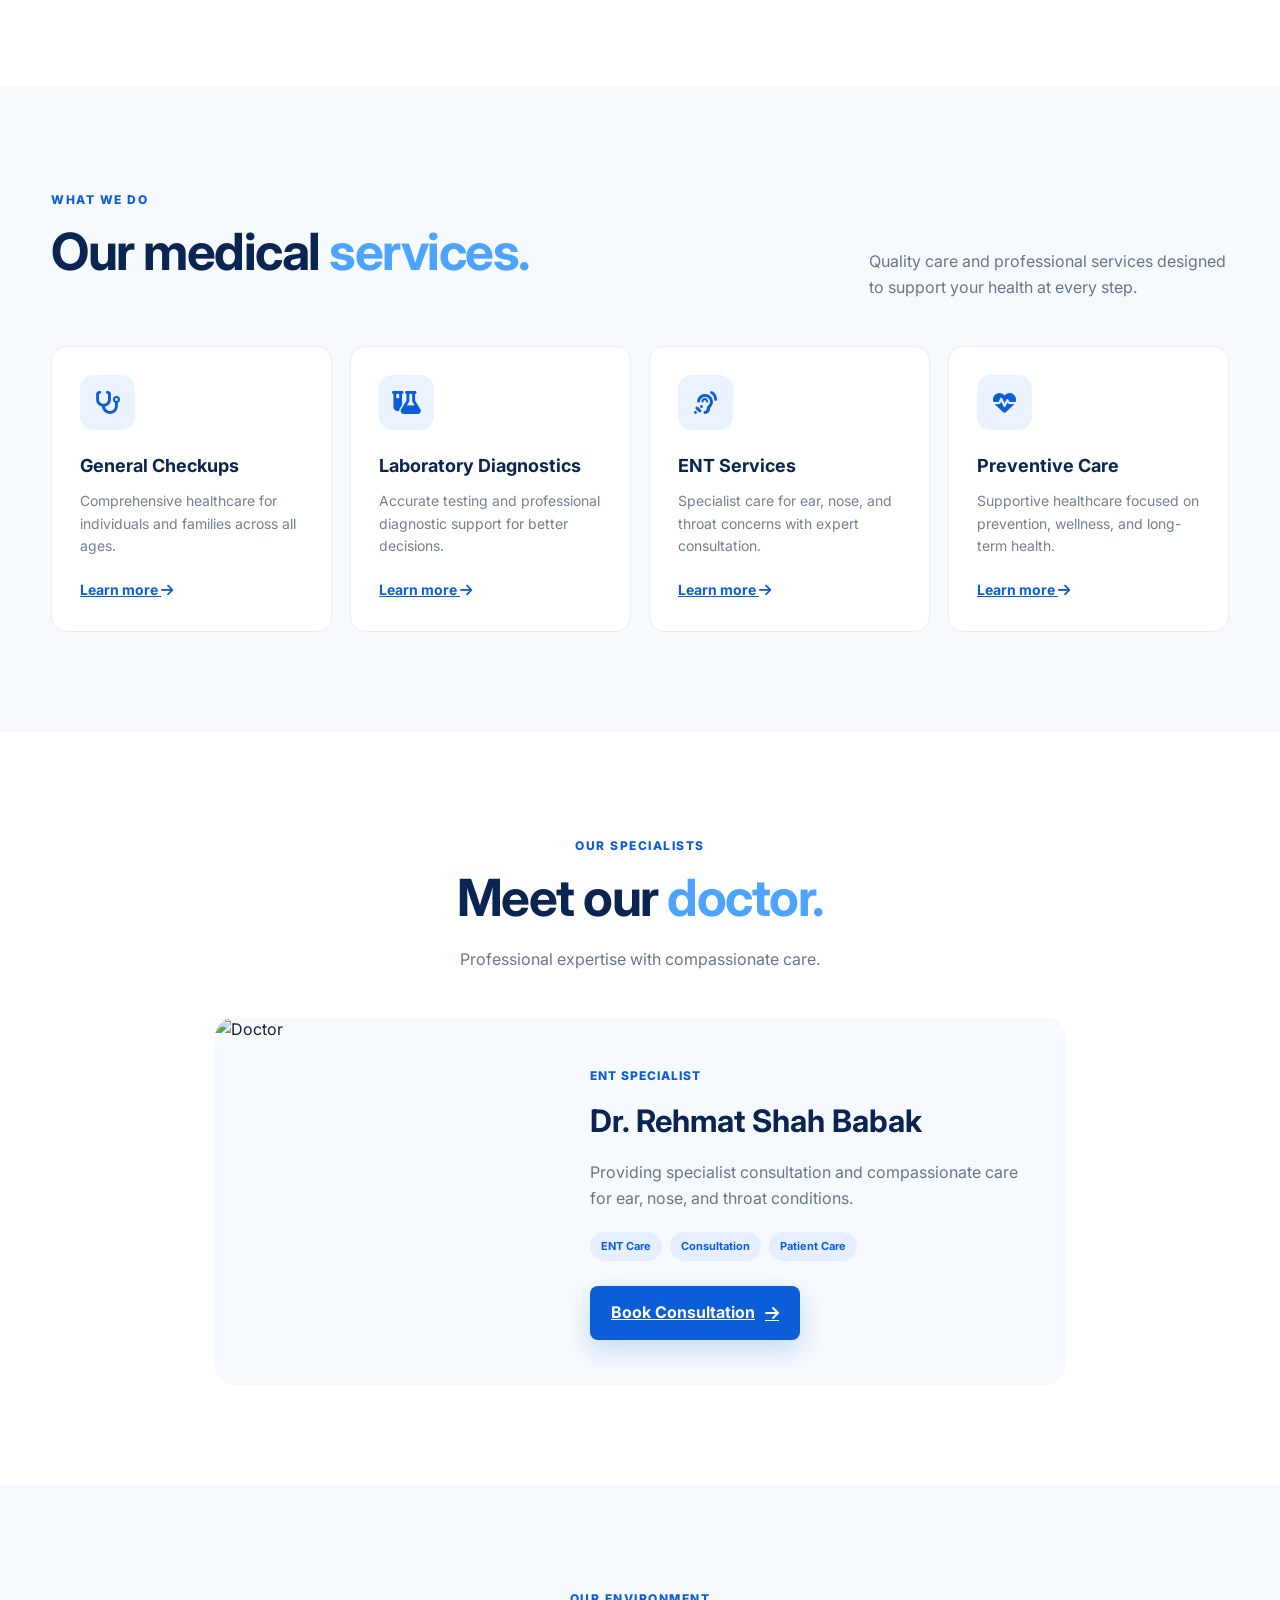
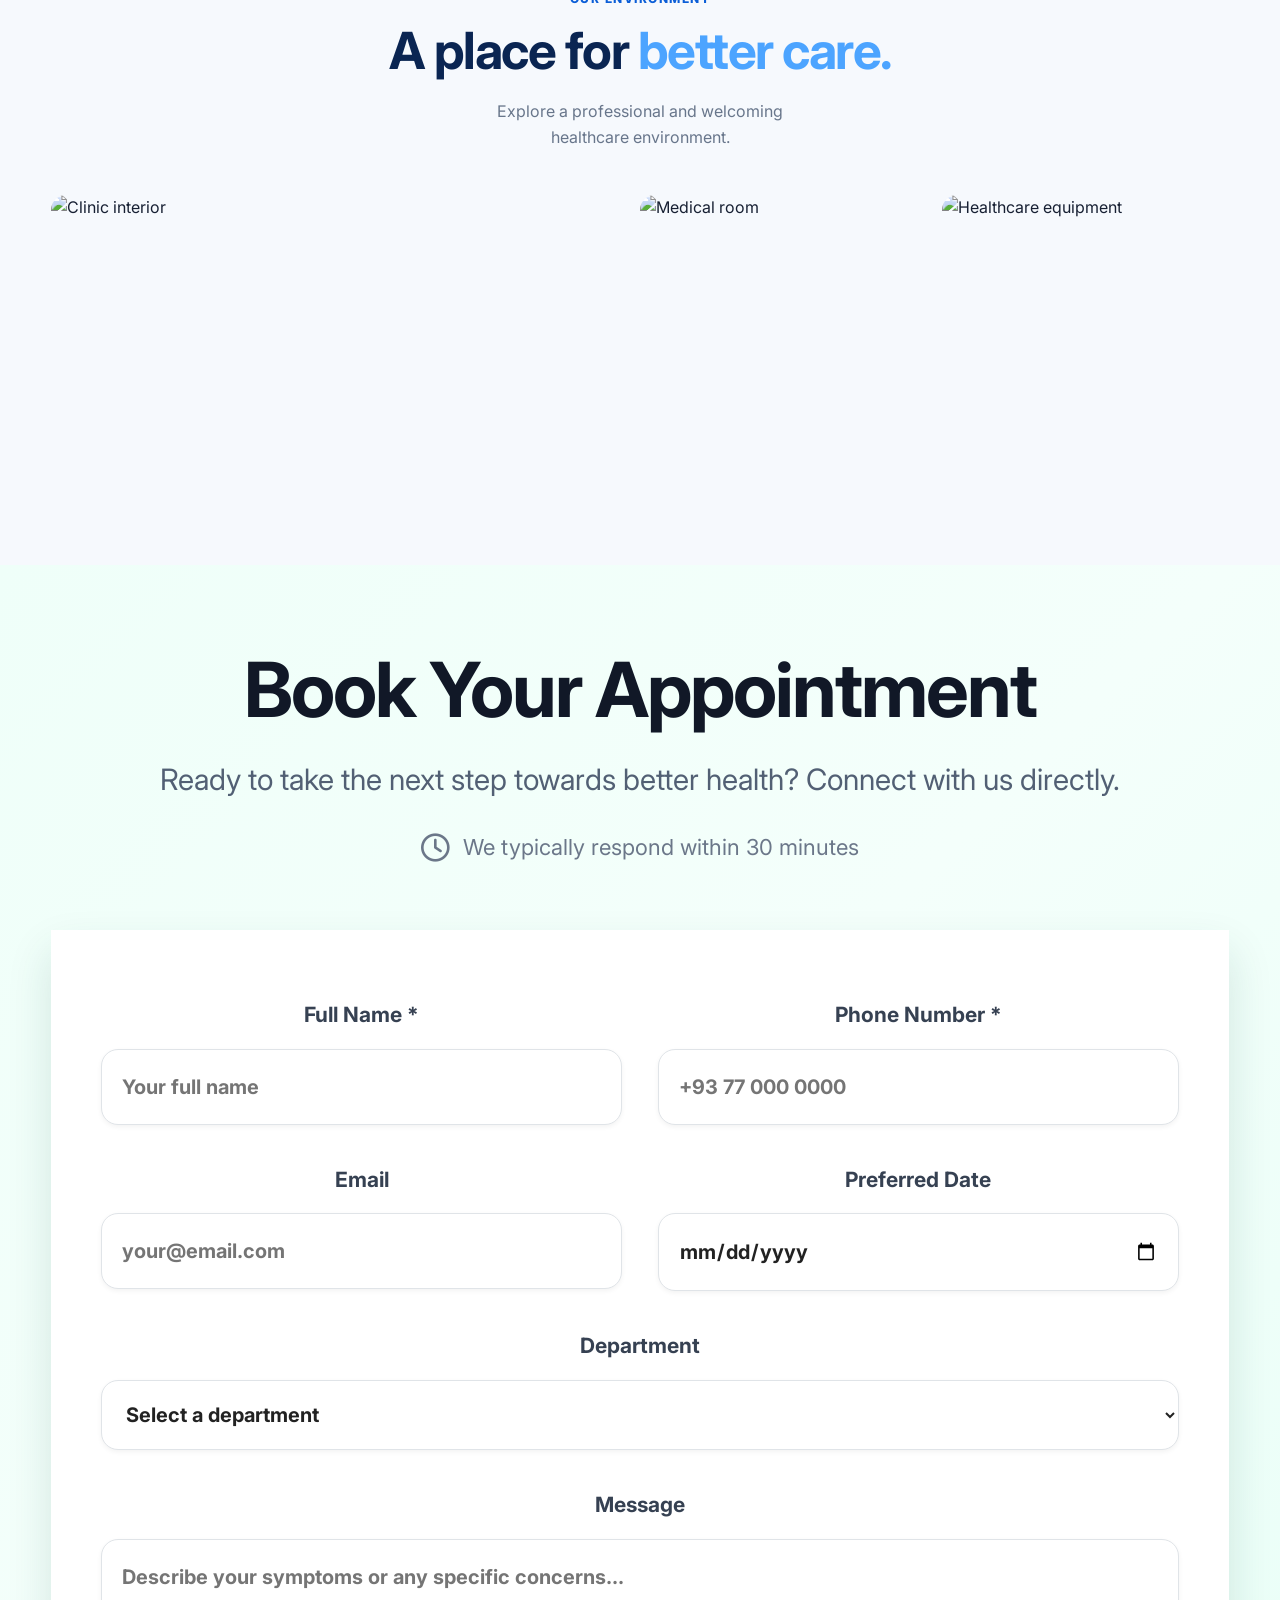
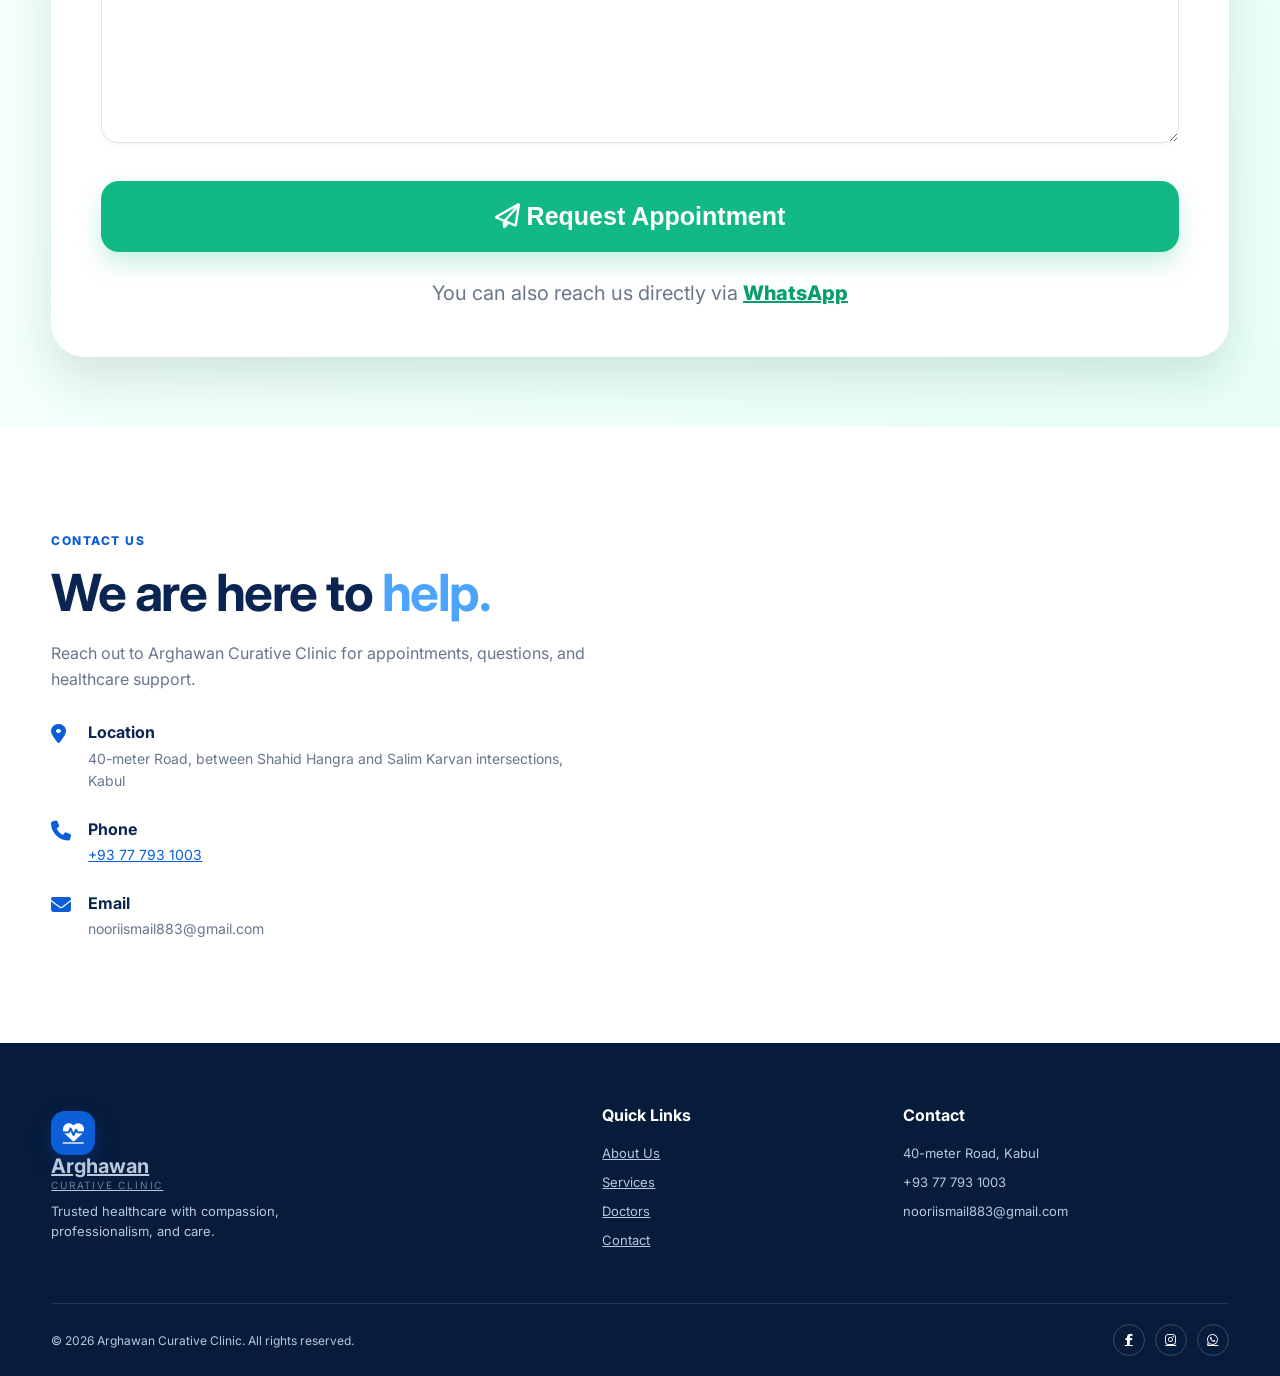
==== commit 21abb315: "Add index.html for Arghawan Curative Clinic website This commit adds a new HTML file for the Arghawa" ====
--- a/index.html
+++ b/index.html
@@ -9,26 +9,38 @@
   <link rel="preconnect" href="https://fonts.googleapis.com">
   <link rel="preconnect" href="https://fonts.gstatic.com" crossorigin>
   <link href="https://fonts.googleapis.com/css2?family=Inter:wght@400;500;600;700;800&display=swap" rel="stylesheet">
+
   <link rel="stylesheet" href="https://cdnjs.cloudflare.com/ajax/libs/font-awesome/6.5.2/css/all.min.css">
   <link rel="stylesheet" href="style.css">
 </head>
+
 <body>
+
   <div class="topbar">
     <div class="container topbar-inner">
       <span><i class="fa-solid fa-location-dot"></i> Kabul, Afghanistan</span>
       <span><i class="fa-solid fa-clock"></i> Open Monday – Saturday</span>
-      <a href="tel:+93777931003"><i class="fa-solid fa-phone"></i> +93 77 793 1003</a>
+      <a href="tel:+93777931003">
+        <i class="fa-solid fa-phone"></i> +93 77 793 1003
+      </a>
     </div>
   </div>
 
   <header class="header" id="header">
     <div class="container nav-wrap">
+
       <a href="#home" class="logo">
-        <span class="logo-mark"><i class="fa-solid fa-heart-pulse"></i></span>
-        <span><strong>Arghawan</strong><small>Curative Clinic</small></span>
+        <span class="logo-mark">
+          <i class="fa-solid fa-heart-pulse"></i>
+        </span>
+
+        <span>
+          <strong>Arghawan</strong>
+          <small>Curative Clinic</small>
+        </span>
       </a>
 
-      <button class="menu-toggle" id="menuToggle" aria-label="Open menu">
+      <button class="menu-toggle" id="menuToggle">
         <i class="fa-solid fa-bars"></i>
       </button>
 
@@ -41,242 +53,889 @@
         <a href="#contact">Contact</a>
         <a href="#appointment" class="nav-cta">Book Appointment</a>
       </nav>
+
     </div>
   </header>
 
   <main>
+
+    <!-- HERO -->
     <section class="hero" id="home">
+
       <div class="hero-overlay"></div>
+
       <div class="container hero-content">
+
         <div class="hero-copy reveal">
-          <span class="eyebrow"><i class="fa-solid fa-shield-heart"></i> Compassionate care. Modern medicine.</span>
-          <h1>Your Health.<br><span>Our Priority.</span></h1>
-          <p>Trusted medical care, experienced specialists, and a patient-first approach for you and your family.</p>
+
+          <span class="eyebrow">
+            <i class="fa-solid fa-shield-heart"></i>
+            Compassionate care. Modern medicine.
+          </span>
+
+          <h1>
+            Your Health.
+            <br>
+            <span>Our Priority.</span>
+          </h1>
+
+          <p>
+            Trusted medical care, experienced specialists,
+            and a patient-first approach for you and your family.
+          </p>
+
           <div class="hero-actions">
-            <a href="#appointment" class="btn btn-primary">Book an Appointment <i class="fa-solid fa-arrow-right"></i></a>
-            <a href="https://wa.me/93777931003" target="_blank" class="btn btn-light"><i class="fa-brands fa-whatsapp"></i> WhatsApp Us</a>
-          </div>
+
+            <a href="#appointment" class="btn btn-primary">
+              Book an Appointment
+              <i class="fa-solid fa-arrow-right"></i>
+            </a>
+
+            <a href="https://wa.me/93777931003"
+               target="_blank"
+               class="btn btn-light">
+
+              <i class="fa-brands fa-whatsapp"></i>
+              WhatsApp Us
+
+            </a>
+
+          </div>
+
           <div class="hero-trust">
-            <span><i class="fa-solid fa-circle-check"></i> Professional Care</span>
-            <span><i class="fa-solid fa-circle-check"></i> Trusted Service</span>
-          </div>
-        </div>
+
+            <span>
+              <i class="fa-solid fa-circle-check"></i>
+              Professional Care
+            </span>
+
+            <span>
+              <i class="fa-solid fa-circle-check"></i>
+              Trusted Service
+            </span>
+
+          </div>
+
+        </div>
+
 
         <div class="hero-card reveal">
-          <div class="card-icon"><i class="fa-solid fa-calendar-check"></i></div>
+
+          <div class="card-icon">
+            <i class="fa-solid fa-calendar-check"></i>
+          </div>
+
           <h3>Need medical care?</h3>
-          <p>Our team is ready to help you schedule your visit.</p>
-          <a href="#appointment">Schedule a visit <i class="fa-solid fa-arrow-right"></i></a>
-        </div>
-      </div>
+
+          <p>
+            Our team is ready to help you schedule your visit.
+          </p>
+
+          <a href="#appointment">
+            Schedule a visit
+            <i class="fa-solid fa-arrow-right"></i>
+          </a>
+
+        </div>
+
+      </div>
+
     </section>
 
+
+    <!-- ANNOUNCEMENT -->
     <section class="announcement">
+
       <div class="container announcement-inner">
-        <div class="announcement-icon"><i class="fa-solid fa-user-doctor"></i></div>
+
+        <div class="announcement-icon">
+          <i class="fa-solid fa-user-doctor"></i>
+        </div>
+
         <div>
+
           <strong>Specialist Announcement</strong>
-          <p>Dr. Rehmat Shah Babak, ENT Specialist, is available to serve you with expert and compassionate care.</p>
-        </div>
-        <a href="#doctors">Meet our doctors <i class="fa-solid fa-arrow-right"></i></a>
-      </div>
+
+          <p>
+            Dr. Rehmat Shah Babak, ENT Specialist,
+            is available to serve you with expert and compassionate care.
+          </p>
+
+        </div>
+
+        <a href="#doctors">
+          Meet our doctors
+          <i class="fa-solid fa-arrow-right"></i>
+        </a>
+
+      </div>
+
     </section>
 
+
+    <!-- STATS -->
     <section class="stats">
+
       <div class="container stats-grid">
-        <div class="stat"><strong class="counter" data-target="10">0</strong><span>+</span><p>Medical Services</p></div>
-        <div class="stat"><strong class="counter" data-target="5">0</strong><span>+</span><p>Experienced Staff</p></div>
-        <div class="stat"><strong class="counter" data-target="1000">0</strong><span>+</span><p>Patients Served</p></div>
-        <div class="stat"><strong class="counter" data-target="24">0</strong><span>/7</span><p>Care & Support</p></div>
-      </div>
+
+        <div class="stat">
+          <strong class="counter" data-target="10">0</strong>
+          <span>+</span>
+          <p>Medical Services</p>
+        </div>
+
+        <div class="stat">
+          <strong class="counter" data-target="5">0</strong>
+          <span>+</span>
+          <p>Experienced Staff</p>
+        </div>
+
+        <div class="stat">
+          <strong class="counter" data-target="1000">0</strong>
+          <span>+</span>
+          <p>Patients Served</p>
+        </div>
+
+        <div class="stat">
+          <strong class="counter" data-target="24">0</strong>
+          <span>/7</span>
+          <p>Care & Support</p>
+        </div>
+
+      </div>
+
     </section>
 
+
+    <!-- ABOUT -->
     <section class="section about" id="about">
+
       <div class="container two-col">
+
         <div class="section-image reveal">
-          <img src="doctor-with-patient.png" alt="Dr. Rehmat Shah Babak examining a patient">
-          <div class="experience-badge"><strong>Trusted</strong><span>Healthcare</span></div>
-        </div>
+
+          <img
+            src="https://images.unsplash.com/photo-1576091160399-112ba8d25d1d?auto=format&fit=crop&w=1000&q=85"
+            alt="Healthcare professional"
+          >
+
+          <div class="experience-badge">
+            <strong>Trusted</strong>
+            <span>Healthcare</span>
+          </div>
+
+        </div>
+
+
         <div class="section-copy reveal">
-          <span class="section-label">About Arghawan Clinic</span>
-          <h2>Healthcare built around <span>you.</span></h2>
-          <p>Arghawan Curative Clinic is a modern medical center in Kabul dedicated to providing trusted healthcare services in a professional and welcoming environment.</p>
-          <p>We combine compassionate service with accurate diagnostics, effective treatment, and specialist care to support the health of individuals and families.</p>
+
+          <span class="section-label">
+            About Arghawan Clinic
+          </span>
+
+          <h2>
+            Healthcare built around
+            <span>you.</span>
+          </h2>
+
+          <p>
+            Arghawan Curative Clinic is a modern medical center in Kabul
+            dedicated to providing trusted healthcare services in a professional
+            and welcoming environment.
+          </p>
+
+          <p>
+            We combine compassionate service with accurate diagnostics,
+            effective treatment, and specialist care to support the health
+            of individuals and families.
+          </p>
+
           <ul class="check-list">
-            <li><i class="fa-solid fa-circle-check"></i> Professional and compassionate medical care</li>
-            <li><i class="fa-solid fa-circle-check"></i> Modern diagnostic and treatment services</li>
-            <li><i class="fa-solid fa-circle-check"></i> Patient-focused experience</li>
+
+            <li>
+              <i class="fa-solid fa-circle-check"></i>
+              Professional and compassionate medical care
+            </li>
+
+            <li>
+              <i class="fa-solid fa-circle-check"></i>
+              Modern diagnostic and treatment services
+            </li>
+
+            <li>
+              <i class="fa-solid fa-circle-check"></i>
+              Patient-focused experience
+            </li>
+
           </ul>
-          <a href="#services" class="text-link">Explore our services <i class="fa-solid fa-arrow-right"></i></a>
-        </div>
-      </div>
+
+          <a href="#services" class="text-link">
+            Explore our services
+            <i class="fa-solid fa-arrow-right"></i>
+          </a>
+
+        </div>
+
+      </div>
+
     </section>
 
+
+    <!-- SERVICES -->
     <section class="section services" id="services">
+
       <div class="container">
+
         <div class="section-heading reveal">
+
           <div>
-            <span class="section-label">What We Do</span>
-            <h2>Our medical <span>services.</span></h2>
-          </div>
-          <p>Quality care and professional services designed to support your health at every step.</p>
-        </div>
+
+            <span class="section-label">
+              What We Do
+            </span>
+
+            <h2>
+              Our medical
+              <span>services.</span>
+            </h2>
+
+          </div>
+
+          <p>
+            Quality care and professional services designed
+            to support your health at every step.
+          </p>
+
+        </div>
+
 
         <div class="service-grid">
+
           <article class="service-card reveal">
-            <div class="service-icon"><i class="fa-solid fa-stethoscope"></i></div>
+
+            <div class="service-icon">
+              <i class="fa-solid fa-stethoscope"></i>
+            </div>
+
             <h3>General Checkups</h3>
-            <p>Comprehensive healthcare for individuals and families across all ages.</p>
-            <a href="#appointment">Learn more <i class="fa-solid fa-arrow-right"></i></a>
+
+            <p>
+              Comprehensive healthcare for individuals and families
+              across all ages.
+            </p>
+
+            <a href="#appointment">
+              Learn more
+              <i class="fa-solid fa-arrow-right"></i>
+            </a>
+
           </article>
+
+
           <article class="service-card reveal">
-            <div class="service-icon"><i class="fa-solid fa-flask-vial"></i></div>
+
+            <div class="service-icon">
+              <i class="fa-solid fa-flask-vial"></i>
+            </div>
+
             <h3>Laboratory Diagnostics</h3>
-            <p>Accurate testing and professional diagnostic support for better decisions.</p>
-            <a href="#appointment">Learn more <i class="fa-solid fa-arrow-right"></i></a>
+
+            <p>
+              Accurate testing and professional diagnostic support
+              for better decisions.
+            </p>
+
+            <a href="#appointment">
+              Learn more
+              <i class="fa-solid fa-arrow-right"></i>
+            </a>
+
           </article>
+
+
           <article class="service-card reveal">
-            <div class="service-icon"><i class="fa-solid fa-ear-listen"></i></div>
+
+            <div class="service-icon">
+              <i class="fa-solid fa-ear-listen"></i>
+            </div>
+
             <h3>ENT Services</h3>
-            <p>Specialist care for ear, nose, and throat concerns with expert consultation.</p>
-            <a href="#appointment">Learn more <i class="fa-solid fa-arrow-right"></i></a>
+
+            <p>
+              Specialist care for ear, nose, and throat concerns
+              with expert consultation.
+            </p>
+
+            <a href="#appointment">
+              Learn more
+              <i class="fa-solid fa-arrow-right"></i>
+            </a>
+
           </article>
+
+
           <article class="service-card reveal">
-            <div class="service-icon"><i class="fa-solid fa-heart-pulse"></i></div>
+
+            <div class="service-icon">
+              <i class="fa-solid fa-heart-pulse"></i>
+            </div>
+
             <h3>Preventive Care</h3>
-            <p>Supportive healthcare focused on prevention, wellness, and long-term health.</p>
-            <a href="#appointment">Learn more <i class="fa-solid fa-arrow-right"></i></a>
+
+            <p>
+              Supportive healthcare focused on prevention,
+              wellness, and long-term health.
+            </p>
+
+            <a href="#appointment">
+              Learn more
+              <i class="fa-solid fa-arrow-right"></i>
+            </a>
+
           </article>
-        </div>
-      </div>
+
+        </div>
+
+      </div>
+
     </section>
 
+
+    <!-- DOCTORS -->
     <section class="section doctor-section" id="doctors">
+
       <div class="container">
+
         <div class="section-heading center reveal">
-          <span class="section-label">Our Specialists</span>
-          <h2>Meet our <span>doctor.</span></h2>
-          <p>Professional expertise with compassionate care.</p>
-        </div>
+
+          <span class="section-label">
+            Our Specialists
+          </span>
+
+          <h2>
+            Meet our
+            <span>doctor.</span>
+          </h2>
+
+          <p>
+            Professional expertise with compassionate care.
+          </p>
+
+        </div>
+
+
         <div class="doctor-card reveal">
+
           <div class="doctor-photo">
-            <img src="dr-rehmat-shah-babak.png" alt="Dr. Rehmat Shah Babak">
-          </div>
+
+            <img
+              src="https://images.unsplash.com/photo-1612349317150-e413f6a5b16d?auto=format&fit=crop&w=700&q=85"
+              alt="Doctor"
+            >
+
+          </div>
+
+
           <div class="doctor-info">
-            <span class="doctor-role">ENT Specialist</span>
-            <h3>Dr. Rehmat Shah Babak</h3>
-            <p>Providing specialist consultation and compassionate care for ear, nose, and throat conditions.</p>
-            <div class="doctor-tags"><span>ENT Care</span><span>Consultation</span><span>Patient Care</span></div>
-            <a href="#appointment" class="btn btn-primary">Book Consultation <i class="fa-solid fa-arrow-right"></i></a>
-          </div>
-        </div>
-      </div>
+
+            <span class="doctor-role">
+              ENT Specialist
+            </span>
+
+            <h3>
+              Dr. Rehmat Shah Babak
+            </h3>
+
+            <p>
+              Providing specialist consultation and compassionate care
+              for ear, nose, and throat conditions.
+            </p>
+
+            <div class="doctor-tags">
+
+              <span>ENT Care</span>
+              <span>Consultation</span>
+              <span>Patient Care</span>
+
+            </div>
+
+            <a href="#appointment" class="btn btn-primary">
+
+              Book Consultation
+              <i class="fa-solid fa-arrow-right"></i>
+
+            </a>
+
+          </div>
+
+        </div>
+
+      </div>
+
     </section>
 
+
+    <!-- GALLERY -->
     <section class="section gallery" id="gallery">
+
       <div class="container">
+
         <div class="section-heading center reveal">
-          <span class="section-label">Our Environment</span>
-          <h2>A place for <span>better care.</span></h2>
-          <p>Explore a professional and welcoming healthcare environment.</p>
-        </div>
+
+          <span class="section-label">
+            Our Environment
+          </span>
+
+          <h2>
+            A place for
+            <span>better care.</span>
+          </h2>
+
+          <p>
+            Explore a professional and welcoming healthcare environment.
+          </p>
+
+        </div>
+
+
         <div class="gallery-grid">
-          <img class="gallery-large reveal" src="clinic-building.jpg" alt="Arghawan Curative Clinic building">
-          <img class="reveal" src="medical-team.jpg" alt="Arghawan medical team">
-          <img class="reveal" src="doctor-with-patient.png" alt="Doctor examining a patient">
-        </div>
-      </div>
+
+          <img
+            class="gallery-large reveal"
+            src="https://images.unsplash.com/photo-1519494026892-80bbd2d6fd0d?auto=format&fit=crop&w=1200&q=85"
+            alt="Clinic interior"
+          >
+
+          <img
+            class="reveal"
+            src="https://images.unsplash.com/photo-1586773860418-d37222d8fce3?auto=format&fit=crop&w=800&q=85"
+            alt="Medical room"
+          >
+
+          <img
+            class="reveal"
+            src="https://images.unsplash.com/photo-1584982751601-97dcc096659c?auto=format&fit=crop&w=800&q=85"
+            alt="Healthcare equipment"
+          >
+
+        </div>
+
+      </div>
+
     </section>
 
+
+    <!-- APPOINTMENT -->
     <section class="appointment-page section" id="appointment">
+
       <div class="container appointment-page-inner reveal">
+
         <div class="appointment-heading">
-          <h2>Book Your Appointment</h2>
-          <p>Ready to take the next step towards better health? Connect<br class="desktop-break"> with us directly.</p>
-          <div class="response-time"><i class="fa-regular fa-clock"></i> We typically respond within 30 minutes</div>
-        </div>
-
-        <form class="appointment-form" action="https://formsubmit.co/nooriismail883@gmail.com" method="POST">
-          <input type="hidden" name="_subject" value="New Appointment Request - Arghawan Curative Clinic">
-          <input type="hidden" name="_captcha" value="false">
-          <input type="hidden" name="_template" value="table">
-          <input type="hidden" name="_next" value="https://arghawanclinic.com/thank-you.html">
+
+          <h2>
+            Book Your Appointment
+          </h2>
+
+          <p>
+            Ready to take the next step towards better health?
+            Connect with us directly.
+          </p>
+
+          <div class="response-time">
+
+            <i class="fa-regular fa-clock"></i>
+
+            We typically respond within 30 minutes
+
+          </div>
+
+        </div>
+
+
+        <!-- ONLY ONE FORM -->
+
+        <form
+          class="appointment-form"
+          action="https://formsubmit.co/nooriismail883@gmail.com"
+          method="POST"
+        >
+
+          <input
+            type="hidden"
+            name="_subject"
+            value="New Appointment Request - Arghawan Curative Clinic"
+          >
+
+          <input
+            type="hidden"
+            name="_captcha"
+            value="false"
+          >
+
+          <input
+            type="hidden"
+            name="_template"
+            value="table"
+          >
+
 
           <div class="form-row">
-            <label>Full Name *<input type="text" name="Full Name" placeholder="Your full name" required></label>
-            <label>Phone Number *<input type="tel" name="Phone Number" placeholder="+93 77 000 0000" required></label>
-          </div>
+
+            <label>
+              Full Name *
+
+              <input
+                type="text"
+                name="Full Name"
+                placeholder="Your full name"
+                required
+              >
+
+            </label>
+
+
+            <label>
+              Phone Number *
+
+              <input
+                type="tel"
+                name="Phone Number"
+                placeholder="+93 77 000 0000"
+                required
+              >
+
+            </label>
+
+          </div>
+
 
           <div class="form-row">
-            <label>Email (optional)<input type="email" name="Email" placeholder="your@email.com"></label>
-            <label>Preferred Date<input type="date" name="Preferred Date"></label>
-          </div>
-
-          <label>Department
+
+            <label>
+              Email
+
+              <input
+                type="email"
+                name="Email"
+                placeholder="your@email.com"
+              >
+
+            </label>
+
+
+            <label>
+              Preferred Date
+
+              <input
+                type="date"
+                name="Preferred Date"
+              >
+
+            </label>
+
+          </div>
+
+
+          <label>
+
+            Department
+
             <select name="Department">
-              <option value="">Select a department</option>
-              <option>General Checkups</option>
-              <option>Laboratory Diagnostics</option>
-              <option>ENT Services</option>
-              <option>Preventive Care</option>
+
+              <option value="">
+                Select a department
+              </option>
+
+              <option>
+                General Checkups
+              </option>
+
+              <option>
+                Laboratory Diagnostics
+              </option>
+
+              <option>
+                ENT Services
+              </option>
+
+              <option>
+                Preventive Care
+              </option>
+
             </select>
+
           </label>
 
-          <label>Message (optional)
-            <textarea name="Message" rows="5" placeholder="Describe your symptoms or any specific concerns..."></textarea>
+
+          <label>
+
+            Message
+
+            <textarea
+              name="Message"
+              rows="5"
+              placeholder="Describe your symptoms or any specific concerns..."
+            ></textarea>
+
           </label>
 
-          <button type="submit" class="appointment-submit"><i class="fa-regular fa-paper-plane"></i> Request Appointment</button>
-          <p class="whatsapp-note">You can also reach us directly via <a href="https://wa.me/93777931003" target="_blank">WhatsApp</a></p>
+
+          <button
+            type="submit"
+            class="appointment-submit"
+          >
+
+            <i class="fa-regular fa-paper-plane"></i>
+
+            Request Appointment
+
+          </button>
+
+
+          <p class="whatsapp-note">
+
+            You can also reach us directly via
+
+            <a
+              href="https://wa.me/93777931003"
+              target="_blank"
+            >
+              WhatsApp
+            </a>
+
+          </p>
+
         </form>
-      </div>
+
+      </div>
+
     </section>
 
+
+    <!-- CONTACT -->
     <section class="section contact" id="contact">
+
       <div class="container two-col contact-grid">
+
         <div class="section-copy reveal">
-          <span class="section-label">Contact Us</span>
-          <h2>We are here to <span>help.</span></h2>
-          <p>Reach out to Arghawan Curative Clinic for appointments, questions, and healthcare support.</p>
+
+          <span class="section-label">
+            Contact Us
+          </span>
+
+          <h2>
+            We are here to
+            <span>help.</span>
+          </h2>
+
+          <p>
+            Reach out to Arghawan Curative Clinic for appointments,
+            questions, and healthcare support.
+          </p>
+
+
           <div class="contact-list">
-            <div><i class="fa-solid fa-location-dot"></i><div><strong>Location</strong><p>40-meter Road, between Shahid Hangra and Salim Karvan intersections, Kabul</p></div></div>
-            <div><i class="fa-solid fa-phone"></i><div><strong>Phone</strong><p><a href="tel:+93777931003">+93 77 793 1003</a></p></div></div>
-            <div><i class="fa-solid fa-envelope"></i><div><strong>Email</strong><p>arghawanclinic@example.com</p></div></div>
-          </div>
-        </div>
-        <form class="contact-form reveal" id="contactForm">
-          <h3>Send us a message</h3>
-          <label>Full Name<input type="text" id="name" placeholder="Your name" required></label>
-          <label>Phone Number<input type="tel" id="phone" placeholder="Your phone number" required></label>
-          <label>Message<textarea id="message" rows="4" placeholder="How can we help?" required></textarea></label>
-          <button type="submit" class="btn btn-primary">Send Message <i class="fa-solid fa-paper-plane"></i></button>
-          <p class="form-message" id="formMessage"></p>
-        </form>
-      </div>
+
+            <div>
+
+              <i class="fa-solid fa-location-dot"></i>
+
+              <div>
+
+                <strong>Location</strong>
+
+                <p>
+                  40-meter Road, between Shahid Hangra and
+                  Salim Karvan intersections, Kabul
+                </p>
+
+              </div>
+
+            </div>
+
+
+            <div>
+
+              <i class="fa-solid fa-phone"></i>
+
+              <div>
+
+                <strong>Phone</strong>
+
+                <p>
+                  <a href="tel:+93777931003">
+                    +93 77 793 1003
+                  </a>
+                </p>
+
+              </div>
+
+            </div>
+
+
+            <div>
+
+              <i class="fa-solid fa-envelope"></i>
+
+              <div>
+
+                <strong>Email</strong>
+
+                <p>
+                  nooriismail883@gmail.com
+                </p>
+
+              </div>
+
+            </div>
+
+          </div>
+
+        </div>
+
+
+        
+      </div>
+
     </section>
+
   </main>
 
+
+  <!-- FOOTER -->
   <footer class="footer">
+
     <div class="container footer-grid">
+
       <div>
+
         <a href="#home" class="logo footer-logo">
-          <span class="logo-mark"><i class="fa-solid fa-heart-pulse"></i></span>
-          <span><strong>Arghawan</strong><small>Curative Clinic</small></span>
+
+          <span class="logo-mark">
+
+            <i class="fa-solid fa-heart-pulse"></i>
+
+          </span>
+
+          <span>
+
+            <strong>Arghawan</strong>
+            <small>Curative Clinic</small>
+
+          </span>
+
         </a>
-        <p>Trusted healthcare with compassion, professionalism, and care.</p>
-      </div>
-      <div><h4>Quick Links</h4><a href="#about">About Us</a><a href="#services">Services</a><a href="#doctors">Doctors</a><a href="#contact">Contact</a></div>
-      <div><h4>Contact</h4><p>40-meter Road, Kabul</p><p>+93 77 793 1003</p><p>arghawanclinic@example.com</p></div>
+
+
+        <p>
+          Trusted healthcare with compassion,
+          professionalism, and care.
+        </p>
+
+      </div>
+
+
+      <div>
+
+        <h4>
+          Quick Links
+        </h4>
+
+        <a href="#about">
+          About Us
+        </a>
+
+        <a href="#services">
+          Services
+        </a>
+
+        <a href="#doctors">
+          Doctors
+        </a>
+
+        <a href="#contact">
+          Contact
+        </a>
+
+      </div>
+
+
+      <div>
+
+        <h4>
+          Contact
+        </h4>
+
+        <p>
+          40-meter Road, Kabul
+        </p>
+
+        <p>
+          +93 77 793 1003
+        </p>
+
+        <p>
+          nooriismail883@gmail.com
+        </p>
+
+      </div>
+
     </div>
+
+
     <div class="container footer-bottom">
-      <p>© 2026 Arghawan Curative Clinic. All rights reserved.</p>
-      <div class="socials"><a href="#"><i class="fa-brands fa-facebook-f"></i></a><a href="#"><i class="fa-brands fa-instagram"></i></a><a href="#"><i class="fa-brands fa-whatsapp"></i></a></div>
+
+      <p>
+        © 2026 Arghawan Curative Clinic.
+        All rights reserved.
+      </p>
+
+
+      <div class="socials">
+
+        <a href="#">
+          <i class="fa-brands fa-facebook-f"></i>
+        </a>
+
+        <a href="#">
+          <i class="fa-brands fa-instagram"></i>
+        </a>
+
+        <a href="#">
+          <i class="fa-brands fa-whatsapp"></i>
+        </a>
+
+      </div>
+
     </div>
+
   </footer>
 
-  <a class="floating-whatsapp" href="https://wa.me/93777931003" target="_blank" aria-label="WhatsApp"><i class="fa-brands fa-whatsapp"></i></a>
-  <button class="back-top" id="backTop" aria-label="Back to top"><i class="fa-solid fa-arrow-up"></i></button>
+
+  <a
+    class="floating-whatsapp"
+    href="https://wa.me/93777931003"
+    target="_blank"
+    aria-label="WhatsApp"
+  >
+
+    <i class="fa-brands fa-whatsapp"></i>
+
+  </a>
+
+
+  <button
+    class="back-top"
+    id="backTop"
+    aria-label="Back to top"
+  >
+
+    <i class="fa-solid fa-arrow-up"></i>
+
+  </button>
+
 
   <script src="script.js"></script>
+
 </body>
 </html>
